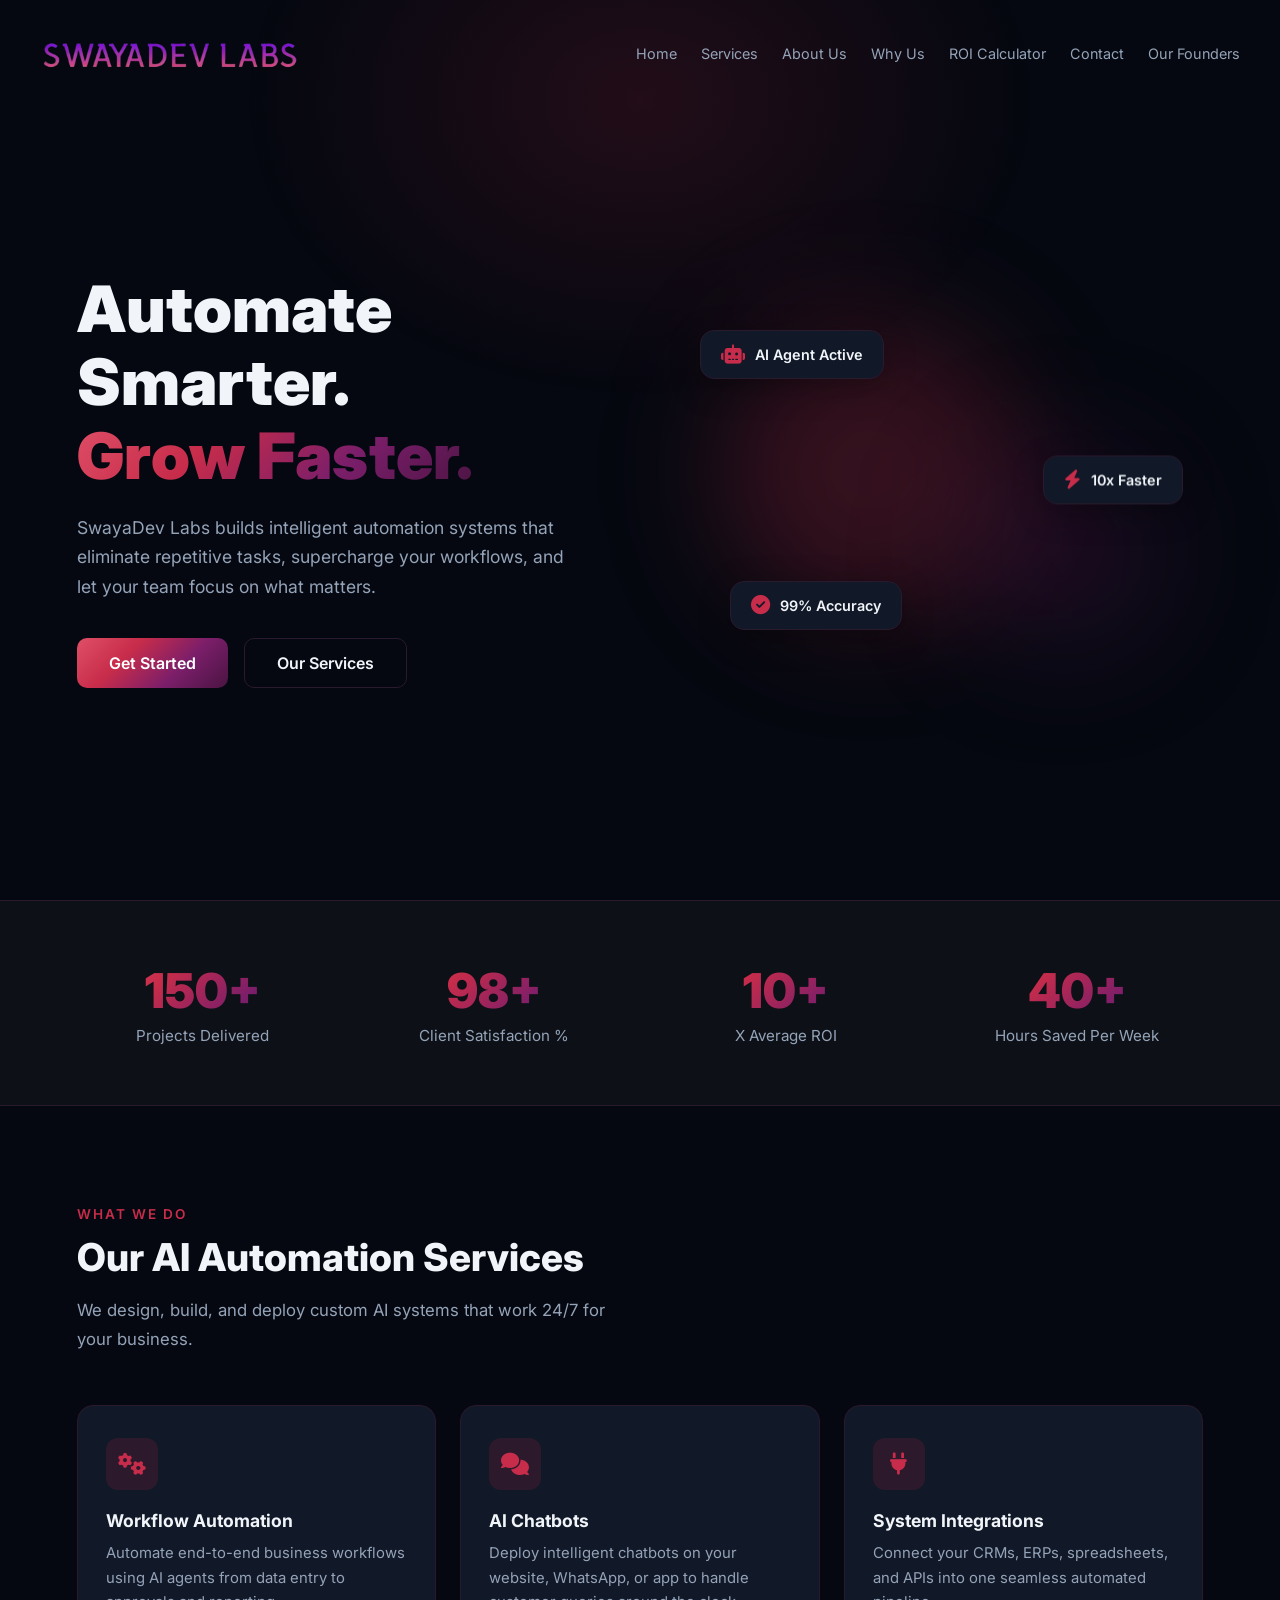
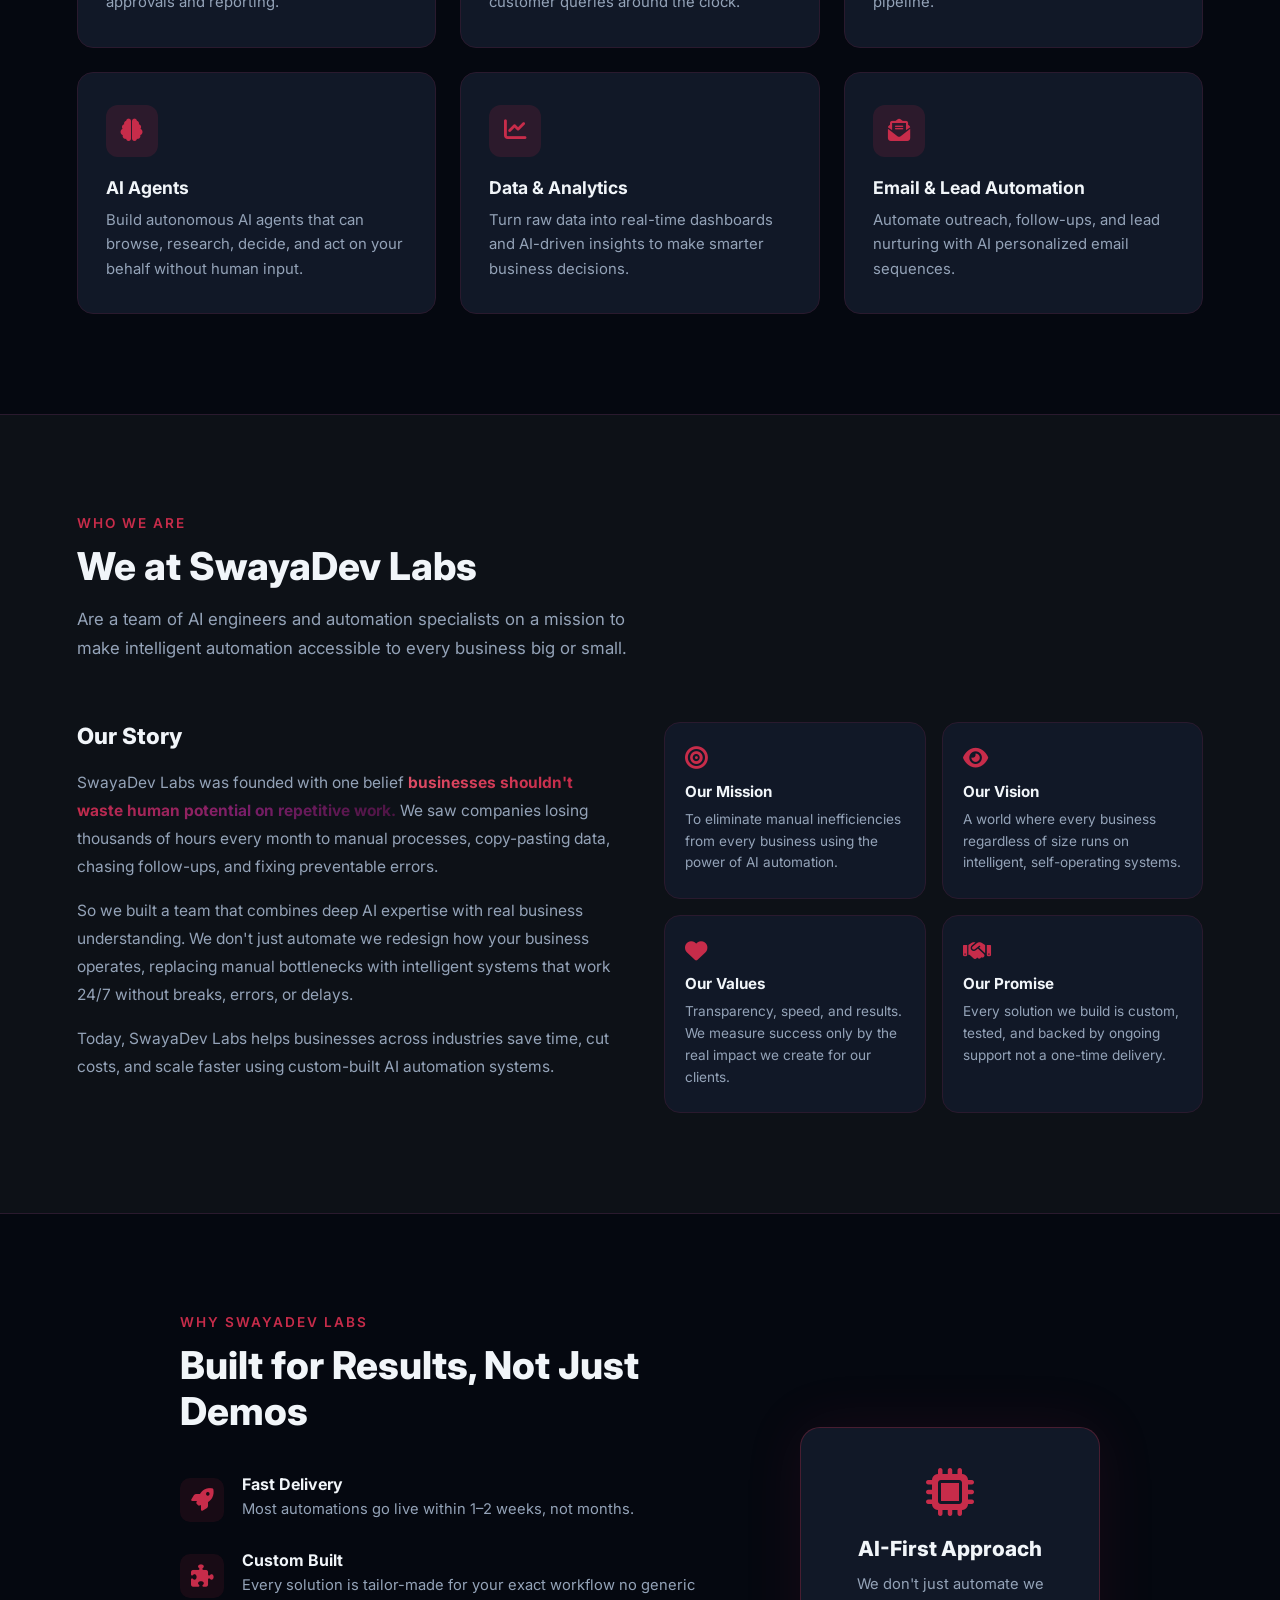
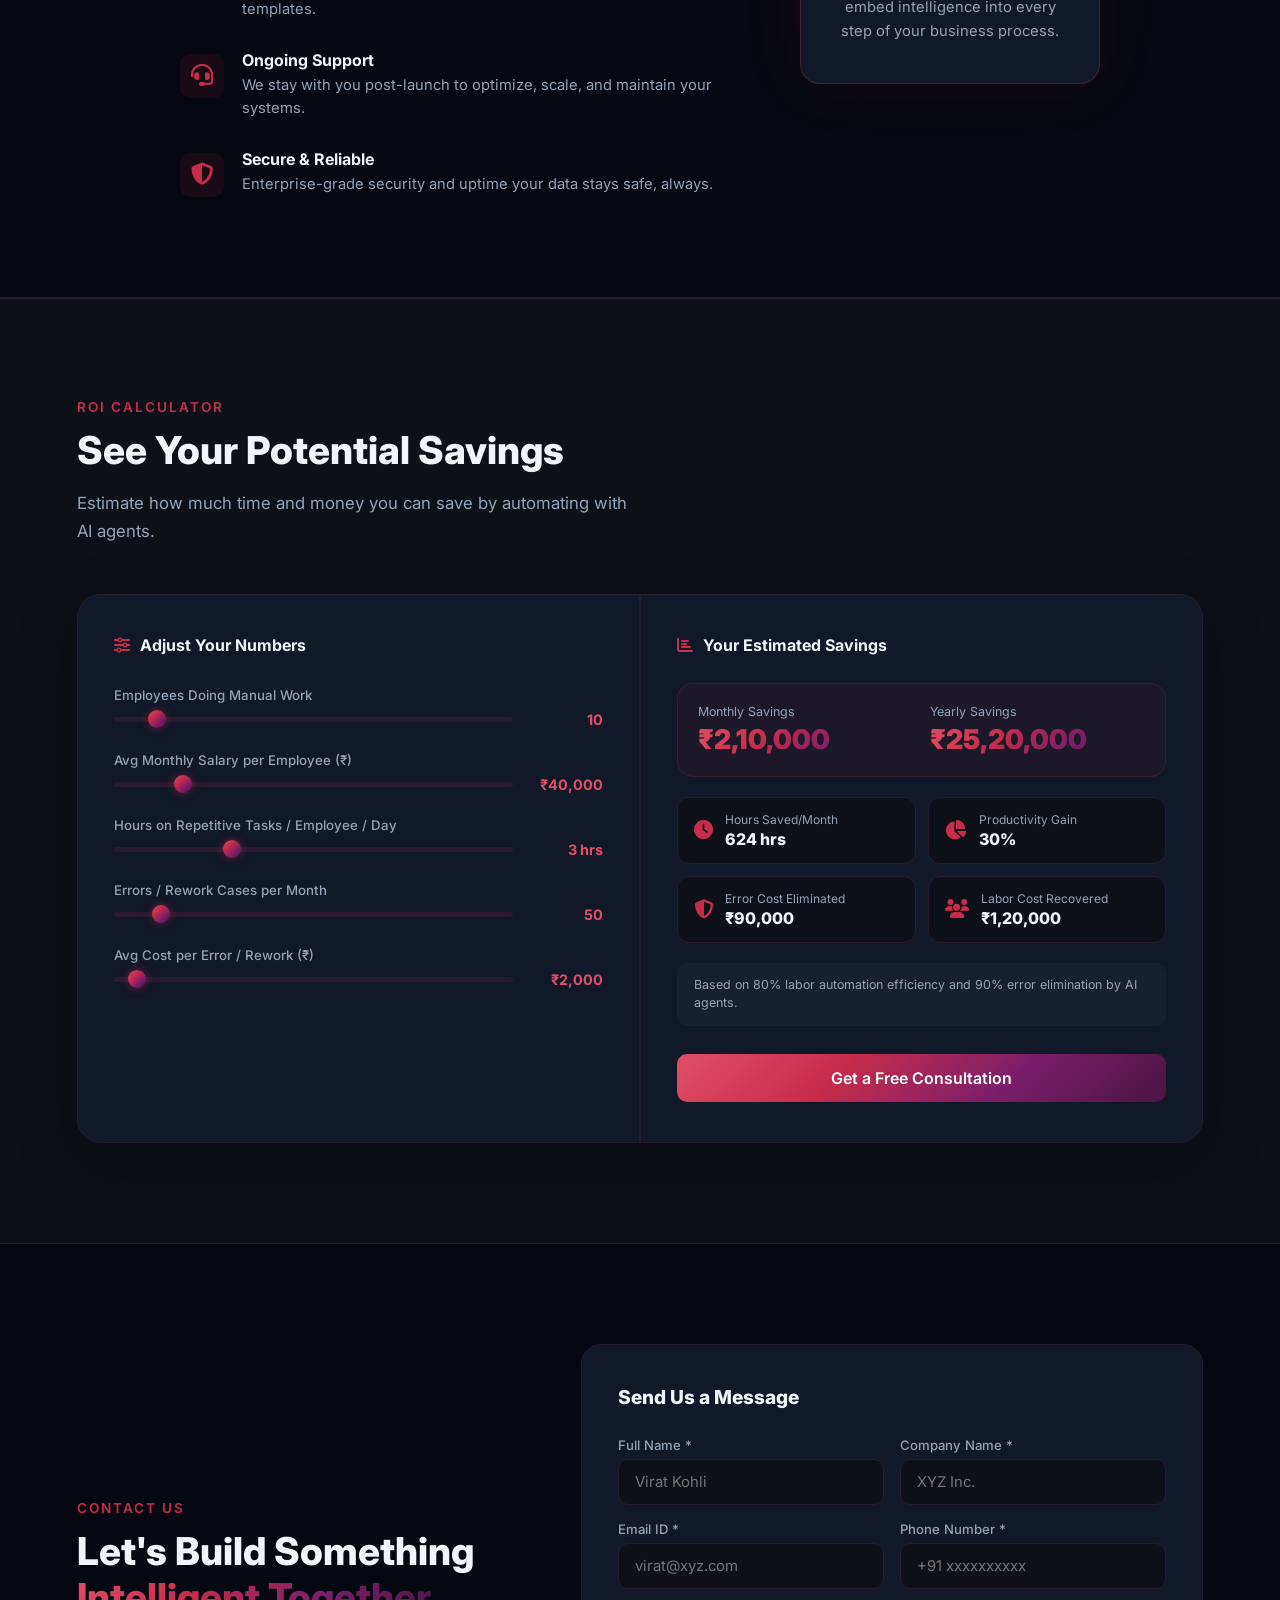
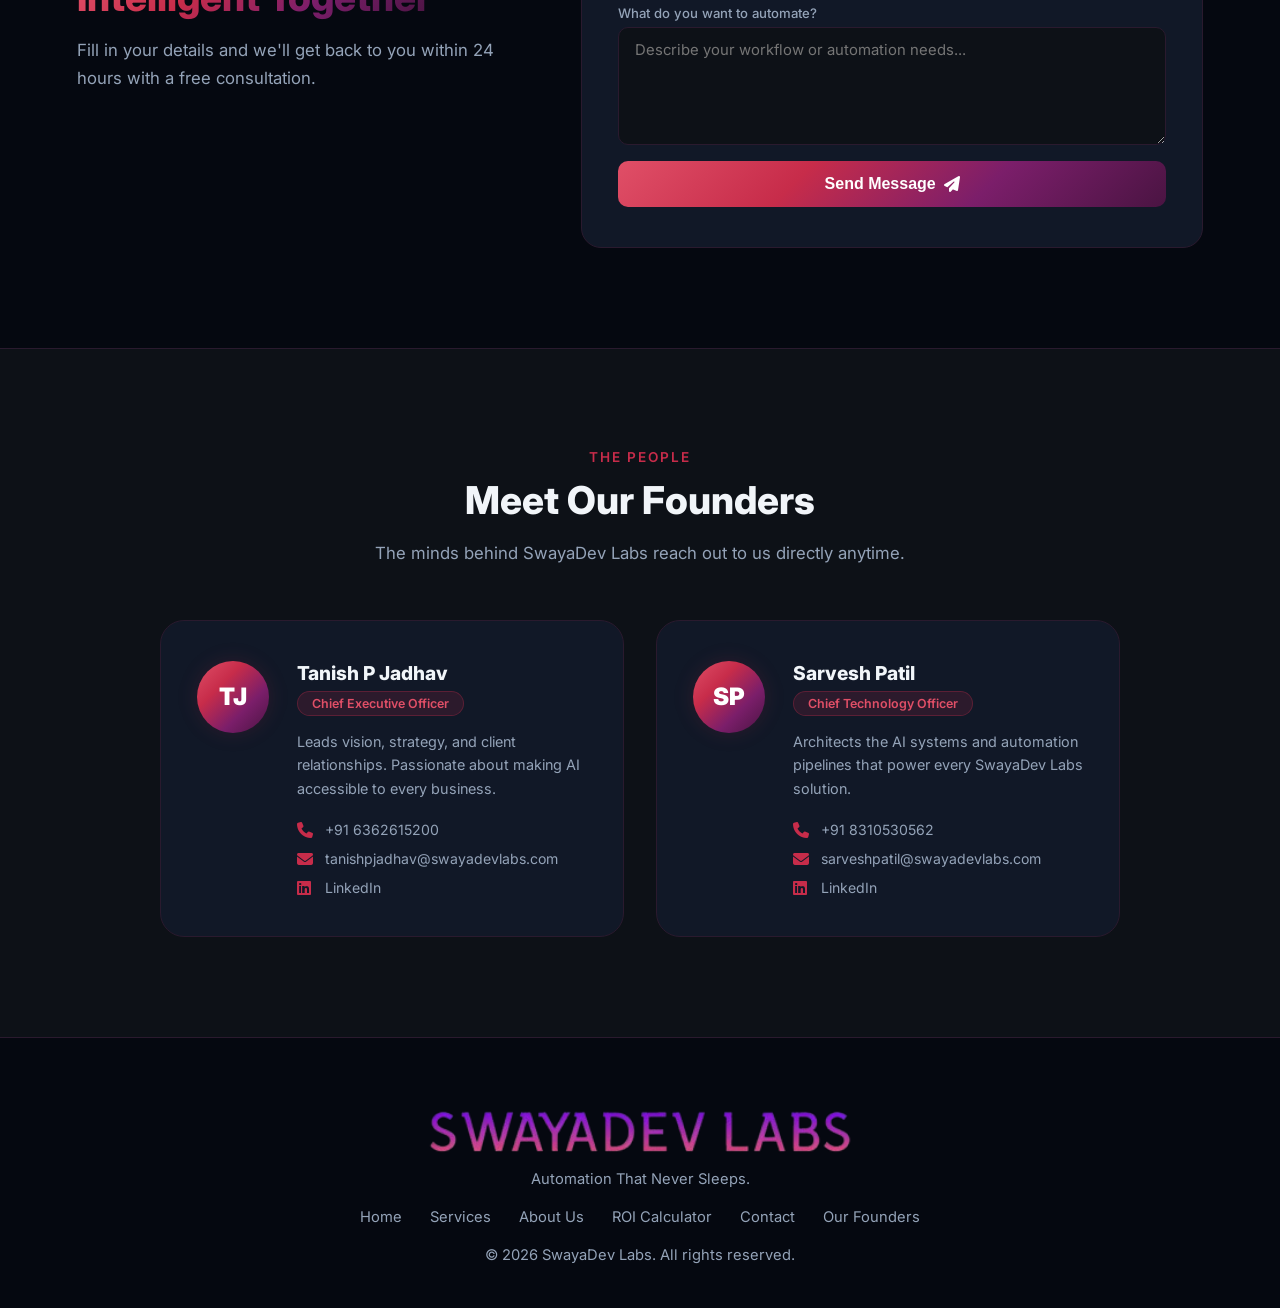
==== index.html @ 707bb058 "Update index.html" ====
<!DOCTYPE html>
<html lang="en">
<head>
  <meta charset="UTF-8" />
  <meta name="viewport" content="width=device-width, initial-scale=1.0"/>
  <title>SwayaDev Labs</title>
  <meta name="description" content="SwayaDev Labs builds custom AI automation systems that work 24/7 for your business. From workflow automation to AI agents we help businesses scale smarter." />
  <link rel="stylesheet" href="style.css" />
  <link href="https://fonts.googleapis.com/css2?family=Inter:wght@300;400;600;700;900&display=swap" rel="stylesheet"/>
  <link rel="icon" type="image/png" href="TheLogo.png" />
  <link rel="stylesheet" href="https://cdnjs.cloudflare.com/ajax/libs/font-awesome/6.5.0/css/all.min.css"/>
</head>
<body>

  <!-- NAVBAR -->
  <nav class="navbar" id="navbar">
    <div class="nav-container">
      <div class="logo">
        <img src="logo.png" alt="SwayaDev Labs" class="logo-img" />
      </div>
      <ul class="nav-links" id="navLinks">
        <li><a href="#home">Home</a></li>
        <li><a href="#services">Services</a></li>
        <li><a href="#about">About Us</a></li>
        <li><a href="#why-us">Why Us</a></li>
        <li><a href="#roi">ROI Calculator</a></li>
        <li><a href="#contact">Contact</a></li>
        <li><a href="#founders">Our Founders</a></li>
      </ul>
      <div class="hamburger" id="hamburger">
        <span></span><span></span><span></span>
      </div>
    </div>
  </nav>

  <!-- HERO -->
  <section class="hero" id="home">
    <div class="hero-bg-glow"></div>
    <div class="hero-content">
      <h1>Automate Smarter.<br/><span>Grow Faster.</span></h1>
      <p>SwayaDev Labs builds intelligent automation systems that eliminate repetitive tasks, supercharge your workflows, and let your team focus on what matters.</p>
      <div class="hero-btns">
        <a href="#contact" class="btn-primary">Get Started</a>
        <a href="#services" class="btn-outline">Our Services</a>
      </div>
    </div>
    <div class="hero-visual">
      <div class="orb orb1"></div>
      <div class="orb orb2"></div>
      <div class="card-float card1"><i class="fas fa-robot"></i><span>AI Agent Active</span></div>
      <div class="card-float card2"><i class="fas fa-bolt"></i><span>10x Faster</span></div>
      <div class="card-float card3"><i class="fas fa-check-circle"></i><span>99% Accuracy</span></div>
    </div>
  </section>

  <!-- STATS -->
  <section class="stats">
    <div class="stats-container">
      <div class="stat-item">
        <h2 class="counter" data-target="150">0</h2>
        <p>Projects Delivered</p>
      </div>
      <div class="stat-item">
        <h2 class="counter" data-target="98">0</h2>
        <p>Client Satisfaction %</p>
      </div>
      <div class="stat-item">
        <h2 class="counter" data-target="10">0</h2>
        <p>X Average ROI</p>
      </div>
      <div class="stat-item">
        <h2 class="counter" data-target="40">0</h2>
        <p>Hours Saved Per Week</p>
      </div>
    </div>
  </section>

  <!-- SERVICES -->
  <section class="services" id="services">
    <div class="section-label">What We Do</div>
    <h2 class="section-title">Our AI Automation Services</h2>
    <p class="section-sub">We design, build, and deploy custom AI systems that work 24/7 for your business.</p>
    <div class="services-grid">
      <div class="service-card">
        <div class="service-icon"><i class="fas fa-cogs"></i></div>
        <h3>Workflow Automation</h3>
        <p>Automate end-to-end business workflows using AI agents from data entry to approvals and reporting.</p>
      </div>
      <div class="service-card">
        <div class="service-icon"><i class="fas fa-comments"></i></div>
        <h3>AI Chatbots</h3>
        <p>Deploy intelligent chatbots on your website, WhatsApp, or app to handle customer queries around the clock.</p>
      </div>
      <div class="service-card">
        <div class="service-icon"><i class="fas fa-plug"></i></div>
        <h3>System Integrations</h3>
        <p>Connect your CRMs, ERPs, spreadsheets, and APIs into one seamless automated pipeline.</p>
      </div>
      <div class="service-card">
        <div class="service-icon"><i class="fas fa-brain"></i></div>
        <h3>AI Agents</h3>
        <p>Build autonomous AI agents that can browse, research, decide, and act on your behalf without human input.</p>
      </div>
      <div class="service-card">
        <div class="service-icon"><i class="fas fa-chart-line"></i></div>
        <h3>Data & Analytics</h3>
        <p>Turn raw data into real-time dashboards and AI-driven insights to make smarter business decisions.</p>
      </div>
      <div class="service-card">
        <div class="service-icon"><i class="fas fa-envelope-open-text"></i></div>
        <h3>Email & Lead Automation</h3>
        <p>Automate outreach, follow-ups, and lead nurturing with AI personalized email sequences.</p>
      </div>
    </div>
  </section>

  <!-- ABOUT US -->
  <section class="about" id="about">
    <div class="about-top">
      <div class="section-label">Who We Are</div>
      <h2 class="section-title">We at SwayaDev Labs</h2>
      <p class="section-sub">Are a team of AI engineers and automation specialists on a mission to make intelligent automation accessible to every business big or small.</p>
    </div>
    <div class="about-grid">
      <div class="about-story">
        <h3>Our Story</h3>
        <p>SwayaDev Labs was founded with one belief <span class="highlight-text">businesses shouldn't waste human potential on repetitive work.</span> We saw companies losing thousands of hours every month to manual processes, copy-pasting data, chasing follow-ups, and fixing preventable errors.</p>
        <p>So we built a team that combines deep AI expertise with real business understanding. We don't just automate we redesign how your business operates, replacing manual bottlenecks with intelligent systems that work 24/7 without breaks, errors, or delays.</p>
        <p>Today, SwayaDev Labs helps businesses across industries save time, cut costs, and scale faster using custom-built AI automation systems.</p>
      </div>
      <div class="about-values">
        <div class="value-card">
          <i class="fas fa-bullseye"></i>
          <h4>Our Mission</h4>
          <p>To eliminate manual inefficiencies from every business using the power of AI automation.</p>
        </div>
        <div class="value-card">
          <i class="fas fa-eye"></i>
          <h4>Our Vision</h4>
          <p>A world where every business regardless of size runs on intelligent, self-operating systems.</p>
        </div>
        <div class="value-card">
          <i class="fas fa-heart"></i>
          <h4>Our Values</h4>
          <p>Transparency, speed, and results. We measure success only by the real impact we create for our clients.</p>
        </div>
        <div class="value-card">
          <i class="fas fa-handshake"></i>
          <h4>Our Promise</h4>
          <p>Every solution we build is custom, tested, and backed by ongoing support not a one-time delivery.</p>
        </div>
      </div>
    </div>
  </section>

  <!-- WHY US -->
  <section class="why-us" id="why-us">
    <div class="why-content">
      <div class="section-label">Why SwayaDev Labs</div>
      <h2 class="section-title">Built for Results, Not Just Demos</h2>
      <div class="why-list">
        <div class="why-item">
          <i class="fas fa-rocket"></i>
          <div>
            <h4>Fast Delivery</h4>
            <p>Most automations go live within 1–2 weeks, not months.</p>
          </div>
        </div>
        <div class="why-item">
          <i class="fas fa-puzzle-piece"></i>
          <div>
            <h4>Custom Built</h4>
            <p>Every solution is tailor-made for your exact workflow no generic templates.</p>
          </div>
        </div>
        <div class="why-item">
          <i class="fas fa-headset"></i>
          <div>
            <h4>Ongoing Support</h4>
            <p>We stay with you post-launch to optimize, scale, and maintain your systems.</p>
          </div>
        </div>
        <div class="why-item">
          <i class="fas fa-shield-alt"></i>
          <div>
            <h4>Secure & Reliable</h4>
            <p>Enterprise-grade security and uptime your data stays safe, always.</p>
          </div>
        </div>
      </div>
    </div>
    <div class="why-visual">
      <div class="glow-box">
        <i class="fas fa-microchip"></i>
        <h3>AI-First Approach</h3>
        <p>We don't just automate we embed intelligence into every step of your business process.</p>
      </div>
    </div>
  </section>

  <!-- ROI CALCULATOR -->
  <section class="roi" id="roi">
    <div class="section-label">ROI Calculator</div>
    <h2 class="section-title">See Your Potential Savings</h2>
    <p class="section-sub">Estimate how much time and money you can save by automating with AI agents.</p>
    <div class="roi-card">
      <div class="roi-inputs">
        <h3 class="roi-sub-title"><i class="fas fa-sliders-h"></i> Adjust Your Numbers</h3>
        <div class="roi-field">
          <label>Employees Doing Manual Work</label>
          <div class="roi-slider-row">
            <input type="range" min="1" max="100" value="10" id="empCount" oninput="calcROI()"/>
            <span class="roi-val" id="empCountVal">10</span>
          </div>
        </div>
        <div class="roi-field">
          <label>Avg Monthly Salary per Employee (₹)</label>
          <div class="roi-slider-row">
            <input type="range" min="10000" max="200000" step="5000" value="40000" id="salary" oninput="calcROI()"/>
            <span class="roi-val" id="salaryVal">₹40,000</span>
          </div>
        </div>
        <div class="roi-field">
          <label>Hours on Repetitive Tasks / Employee / Day</label>
          <div class="roi-slider-row">
            <input type="range" min="1" max="8" value="3" id="hours" oninput="calcROI()"/>
            <span class="roi-val" id="hoursVal">3 hrs</span>
          </div>
        </div>
        <div class="roi-field">
          <label>Errors / Rework Cases per Month</label>
          <div class="roi-slider-row">
            <input type="range" min="0" max="500" step="10" value="50" id="errors" oninput="calcROI()"/>
            <span class="roi-val" id="errorsVal">50</span>
          </div>
        </div>
        <div class="roi-field">
          <label>Avg Cost per Error / Rework (₹)</label>
          <div class="roi-slider-row">
            <input type="range" min="100" max="50000" step="100" value="2000" id="errorCost" oninput="calcROI()"/>
            <span class="roi-val" id="errorCostVal">₹2,000</span>
          </div>
        </div>
      </div>
      <div class="roi-divider"></div>
      <div class="roi-results">
        <h3 class="roi-sub-title"><i class="fas fa-chart-bar"></i> Your Estimated Savings</h3>
        <div class="roi-result-highlight">
          <div class="roi-result-big">
            <span>Monthly Savings</span>
            <h2 id="monthlySaved">₹0</h2>
          </div>
          <div class="roi-result-big">
            <span>Yearly Savings</span>
            <h2 id="yearlySaved">₹0</h2>
          </div>
        </div>
        <div class="roi-result-grid">
          <div class="roi-result-item">
            <i class="fas fa-clock"></i>
            <div>
              <p>Hours Saved/Month</p>
              <h4 id="hoursSaved">0 hrs</h4>
            </div>
          </div>
          <div class="roi-result-item">
            <i class="fas fa-chart-pie"></i>
            <div>
              <p>Productivity Gain</p>
              <h4 id="productivity">0%</h4>
            </div>
          </div>
          <div class="roi-result-item">
            <i class="fas fa-shield-alt"></i>
            <div>
              <p>Error Cost Eliminated</p>
              <h4 id="errorSaved">₹0</h4>
            </div>
          </div>
          <div class="roi-result-item">
            <i class="fas fa-users"></i>
            <div>
              <p>Labor Cost Recovered</p>
              <h4 id="laborSaved">₹0</h4>
            </div>
          </div>
        </div>
        <div class="roi-note">
          Based on 80% labor automation efficiency and 90% error elimination by AI agents.
        </div>
        <a href="#contact" class="btn-primary" style="width:100%; justify-content:center; margin-top:8px;">
          Get a Free Consultation
        </a>
      </div>
    </div>
  </section>

  <!-- CONTACT -->
  <section class="contact" id="contact">
    <div class="contact-inner">
      <div class="contact-info">
        <div class="section-label">Contact Us</div>
        <h2 class="section-title">Let's Build Something<br/><span>Intelligent Together</span></h2>
        <p class="section-sub">Fill in your details and we'll get back to you within 24 hours with a free consultation.</p>
      </div>
      <div class="contact-form-wrap">
        <h3>Send Us a Message</h3>
        <form class="contact-form" id="contactForm" action="https://api.web3forms.com/submit" method="POST">

          <!-- Web3Forms Config -->
          <input type="hidden" name="access_key" value="97d4f446-0b6a-4288-a774-8020ad5adff2"/>
          <input type="hidden" name="subject" value="New Lead - SwayaDev Labs Website"/>
          <input type="hidden" name="from_name" value="SwayaDev Labs Contact Form"/>
          <input type="hidden" name="redirect" value="false"/>
          <input type="checkbox" name="botcheck" style="display:none"/>

          <div class="form-row">
            <div class="form-group">
              <label>Full Name *</label>
              <input type="text" name="Full Name" placeholder="Virat Kohli" required />
            </div>
            <div class="form-group">
              <label>Company Name *</label>
              <input type="text" name="Company Name" placeholder="XYZ Inc." required />
            </div>
          </div>
          <div class="form-row">
            <div class="form-group">
              <label>Email ID *</label>
              <input type="email" name="Email" placeholder="virat@xyz.com" required />
            </div>
            <div class="form-group">
              <label>Phone Number *</label>
              <input type="tel" name="Phone" placeholder="+91 xxxxxxxxxx" required />
            </div>
          </div>
          <div class="form-group">
            <label>What do you want to automate?</label>
            <textarea name="Message" placeholder="Describe your workflow or automation needs..." rows="5"></textarea>
          </div>
          <button type="submit" class="btn-primary" style="width:100%; justify-content:center;">
            Send Message <i class="fas fa-paper-plane"></i>
          </button>
        </form>
        <div class="contact-success" id="successMsg">✅ Thanks! We'll reach out within 24 hours.</div>
      </div>
    </div>
  </section>

  <!-- MEET OUR FOUNDERS -->
  <section class="founders" id="founders">
    <div class="section-label">The People</div>
    <h2 class="section-title">Meet Our Founders</h2>
    <p class="section-sub">The minds behind SwayaDev Labs reach out to us directly anytime.</p>
    <div class="founders-grid">

      <div class="founder-card">
        <div class="founder-avatar-wrap">
          <div class="founder-avatar">TJ</div>
          <div class="founder-glow"></div>
        </div>
        <div class="founder-info">
          <h3>Tanish P Jadhav</h3>
          <span class="founder-role">Chief Executive Officer</span>
          <p>Leads vision, strategy, and client relationships. Passionate about making AI accessible to every business.</p>
          <div class="founder-contacts">
            <a href="tel:+916362615200">
              <i class="fas fa-phone"></i> +91 6362615200
            </a>
            <a href="mailto:tanishpjadhav@swayadevlabs.com">
              <i class="fas fa-envelope"></i> tanishpjadhav@swayadevlabs.com
            </a>
            <a href="https://www.linkedin.com/in/tanish-p-jadhav/" target="_blank">
              <i class="fab fa-linkedin"></i> LinkedIn
            </a>
          </div>
        </div>
      </div>

      <div class="founder-card">
        <div class="founder-avatar-wrap">
          <div class="founder-avatar">SP</div>
          <div class="founder-glow"></div>
        </div>
        <div class="founder-info">
          <h3>Sarvesh Patil</h3>
          <span class="founder-role">Chief Technology Officer</span>
          <p>Architects the AI systems and automation pipelines that power every SwayaDev Labs solution.</p>
          <div class="founder-contacts">
            <a href="tel:+918310530562">
              <i class="fas fa-phone"></i> +91 8310530562
            </a>
            <a href="mailto:sarveshpatil@swayadevlabs.com">
              <i class="fas fa-envelope"></i> sarveshpatil@swayadevlabs.com
            </a>
            <a href="https://www.linkedin.com/in/sarvesh-patil-13b0a2276/" target="_blank">
              <i class="fab fa-linkedin"></i> LinkedIn
            </a>
          </div>
        </div>
      </div>

    </div>
  </section>

  <!-- FOOTER -->
  <footer class="footer">
    <div class="footer-inner">
      <img src="logo.png" alt="SwayaDev Labs" class="footer-logo-img"/>
      <p>Automation That Never Sleeps.</p>
      <div class="footer-links">
        <a href="#home">Home</a>
        <a href="#services">Services</a>
        <a href="#about">About Us</a>
        <a href="#roi">ROI Calculator</a>
        <a href="#contact">Contact</a>
        <a href="#founders">Our Founders</a>
      </div>
      <p class="footer-copy">© 2026 SwayaDev Labs. All rights reserved.</p>
    </div>
  </footer>

  <script src="script.js"></script>
</body>
</html>
---- style.css ----
*, *::before, *::after { margin: 0; padding: 0; box-sizing: border-box; }

:root {
  --bg: #050810;
  --surface: #0d1117;
  --card: #111827;
  --border: #2a1a2e;
  --accent: #C72C4A;
  --accent2: #7B1E6A;
  --text: #f1f5f9;
  --muted: #94a3b8;
  --grad: linear-gradient(135deg, #E04F67, #C72C4A, #7B1E6A, #4A1442);
}

html { scroll-behavior: smooth; }

body {
  font-family: 'Inter', sans-serif;
  background: var(--bg);
  color: var(--text);
  overflow-x: hidden;
  width: 100%;
}

/* NAVBAR */
.navbar {
  position: fixed; top: 0; width: 100%; z-index: 1000;
  padding: 8px 0;
  transition: background 0.3s, box-shadow 0.3s;
}
.navbar.scrolled {
  background: rgba(5,8,16,0.95);
  backdrop-filter: blur(12px);
  box-shadow: 0 1px 0 var(--border);
}
.nav-container {
  width: 100%; padding: 0 40px;
  display: flex; align-items: center; justify-content: space-between;
}
.logo-img {
  height: 90px; width: auto;
  max-width: 260px; object-fit: contain; display: block;
}
.nav-links { list-style: none; display: flex; gap: 24px; }
.nav-links a { text-decoration: none; color: var(--muted); font-size: 0.9rem; transition: color 0.2s; }
.nav-links a:hover { color: var(--text); }
.hamburger { display: none; flex-direction: column; gap: 5px; cursor: pointer; }
.hamburger span { display: block; width: 24px; height: 2px; background: var(--text); border-radius: 2px; }

/* HERO */
.hero {
  min-height: 100vh;
  display: flex; align-items: center; justify-content: space-between;
  width: 100%; padding: 140px 6vw 80px;
  position: relative; gap: 60px;
}
.hero-bg-glow {
  position: fixed; top: -200px; left: 50%; transform: translateX(-50%);
  width: 800px; height: 600px;
  background: radial-gradient(ellipse at center, rgba(199,44,74,0.15) 0%, transparent 70%);
  pointer-events: none; z-index: 0;
}
.hero-content { flex: 1; z-index: 1; }
.badge {
  display: inline-block;
  background: rgba(199,44,74,0.15);
  border: 1px solid rgba(199,44,74,0.3);
  color: #E04F67; padding: 6px 16px;
  border-radius: 50px; font-size: 0.85rem; margin-bottom: 24px;
}
.hero-content h1 {
  font-size: clamp(2.5rem, 5vw, 4rem);
  font-weight: 900; line-height: 1.15; margin-bottom: 20px;
}
.hero-content h1 span { background: var(--grad); -webkit-background-clip: text; -webkit-text-fill-color: transparent; }
.hero-content p { color: var(--muted); font-size: 1.1rem; line-height: 1.7; max-width: 500px; margin-bottom: 36px; }
.hero-btns { display: flex; gap: 16px; flex-wrap: wrap; }

.btn-primary {
  background: var(--grad); color: #fff;
  padding: 14px 32px; border-radius: 10px;
  text-decoration: none; font-weight: 600;
  border: none; cursor: pointer; font-size: 1rem;
  transition: opacity 0.2s, transform 0.2s;
  display: inline-flex; align-items: center; gap: 8px;
}
.btn-primary:hover { opacity: 0.9; transform: translateY(-2px); }
.btn-outline {
  background: transparent; border: 1px solid var(--border);
  color: var(--text); padding: 14px 32px;
  border-radius: 10px; text-decoration: none;
  font-weight: 600; font-size: 1rem;
  transition: border-color 0.2s, transform 0.2s;
}
.btn-outline:hover { border-color: var(--accent); transform: translateY(-2px); }

/* HERO VISUAL */
.hero-visual {
  flex: 1; position: relative;
  height: 420px; display: flex;
  align-items: center; justify-content: center;
}
.orb { position: absolute; border-radius: 50%; filter: blur(60px); animation: float 6s ease-in-out infinite; }
.orb1 { width: 300px; height: 300px; background: rgba(199,44,74,0.25); top: 50px; left: 50px; }
.orb2 { width: 200px; height: 200px; background: rgba(123,30,106,0.2); bottom: 40px; right: 40px; animation-delay: 3s; }
.card-float {
  position: absolute; background: var(--card); border: 1px solid var(--border);
  border-radius: 14px; padding: 14px 20px;
  display: flex; align-items: center; gap: 10px;
  font-size: 0.9rem; font-weight: 600;
  backdrop-filter: blur(10px); box-shadow: 0 8px 32px rgba(0,0,0,0.3);
  animation: floatCard 4s ease-in-out infinite;
}
.card-float i { color: var(--accent); font-size: 1.2rem; }
.card1 { top: 60px; left: 30px; }
.card2 { top: 50%; right: 20px; transform: translateY(-50%); animation-delay: 1.5s; }
.card3 { bottom: 60px; left: 60px; animation-delay: 3s; }
@keyframes float { 0%,100%{ transform:translateY(0) } 50%{ transform:translateY(-20px) } }
@keyframes floatCard { 0%,100%{ transform:translateY(0) } 50%{ transform:translateY(-10px) } }

/* STATS */
.stats {
  background: var(--surface);
  border-top: 1px solid var(--border); border-bottom: 1px solid var(--border);
  padding: 60px 6vw; width: 100%;
}
.stats-container { width: 100%; display: grid; grid-template-columns: repeat(4,1fr); gap: 40px; text-align: center; }
.stat-item h2 { font-size: 3rem; font-weight: 900; background: var(--grad); -webkit-background-clip: text; -webkit-text-fill-color: transparent; }
.stat-item p { color: var(--muted); font-size: 0.95rem; margin-top: 6px; }

/* SECTION COMMON */
.section-label { color: var(--accent); font-size: 0.85rem; font-weight: 600; text-transform: uppercase; letter-spacing: 2px; margin-bottom: 12px; }
.section-title { font-size: clamp(1.8rem, 3vw, 2.6rem); font-weight: 800; margin-bottom: 16px; }
.section-sub { color: var(--muted); font-size: 1.05rem; max-width: 560px; line-height: 1.7; }

/* SERVICES */
.services { width: 100%; padding: 100px 6vw; }
.services-grid { display: grid; grid-template-columns: repeat(3,1fr); gap: 24px; margin-top: 52px; }
.service-card {
  background: var(--card); border: 1px solid var(--border);
  border-radius: 16px; padding: 32px 28px;
  transition: border-color 0.3s, transform 0.3s, box-shadow 0.3s;
}
.service-card:hover { border-color: var(--accent); transform: translateY(-6px); box-shadow: 0 12px 40px rgba(199,44,74,0.15); }
.service-icon {
  width: 52px; height: 52px; background: rgba(199,44,74,0.15);
  border-radius: 12px; display: flex; align-items: center; justify-content: center; margin-bottom: 20px;
}
.service-icon i { font-size: 1.4rem; color: var(--accent); }
.service-card h3 { font-size: 1.1rem; font-weight: 700; margin-bottom: 10px; }
.service-card p { color: var(--muted); font-size: 0.93rem; line-height: 1.65; }

/* ABOUT US */
.about { width: 100%; padding: 100px 6vw; background: var(--surface); border-top: 1px solid var(--border); }
.about-top { margin-bottom: 60px; }
.about-grid { display: grid; grid-template-columns: 1fr 1fr; gap: 48px; align-items: start; }
.about-story h3 { font-size: 1.4rem; font-weight: 800; margin-bottom: 20px; }
.about-story p { color: var(--muted); font-size: 0.97rem; line-height: 1.8; margin-bottom: 16px; }
.highlight-text { background: var(--grad); -webkit-background-clip: text; -webkit-text-fill-color: transparent; font-weight: 700; }
.about-values { display: grid; grid-template-columns: 1fr 1fr; gap: 16px; }
.value-card {
  background: var(--card); border: 1px solid var(--border);
  border-radius: 16px; padding: 24px 20px;
  transition: border-color 0.3s, transform 0.3s;
}
.value-card:hover { border-color: var(--accent); transform: translateY(-4px); }
.value-card i { font-size: 1.4rem; color: var(--accent); margin-bottom: 12px; display: block; }
.value-card h4 { font-size: 0.95rem; font-weight: 700; margin-bottom: 8px; }
.value-card p { font-size: 0.85rem; color: var(--muted); line-height: 1.6; }

/* WHY US */
.why-us {
  background: var(--bg);
  border-top: 1px solid var(--border); border-bottom: 1px solid var(--border);
  padding: 100px 6vw; display: flex; justify-content: center; gap: 80px; flex-wrap: wrap; width: 100%;
}
.why-content { max-width: 540px; }
.why-list { margin-top: 40px; display: flex; flex-direction: column; gap: 28px; }
.why-item { display: flex; gap: 18px; align-items: flex-start; }
.why-item i {
  font-size: 1.4rem; color: var(--accent); margin-top: 4px; flex-shrink: 0;
  width: 44px; height: 44px; background: rgba(199,44,74,0.1);
  border-radius: 10px; display: flex; align-items: center; justify-content: center;
}
.why-item h4 { font-size: 1rem; font-weight: 700; margin-bottom: 4px; }
.why-item p { color: var(--muted); font-size: 0.92rem; line-height: 1.6; }
.why-visual { display: flex; align-items: center; }
.glow-box {
  background: var(--card); border: 1px solid rgba(199,44,74,0.3);
  border-radius: 20px; padding: 40px; text-align: center; max-width: 300px;
  box-shadow: 0 0 60px rgba(199,44,74,0.1);
}
.glow-box i { font-size: 3rem; color: var(--accent); margin-bottom: 20px; }
.glow-box h3 { font-size: 1.3rem; font-weight: 800; margin-bottom: 12px; }
.glow-box p { color: var(--muted); font-size: 0.92rem; line-height: 1.6; }

/* ROI CALCULATOR */
.roi {
  width: 100%; padding: 100px 6vw;
  background: var(--surface); border-top: 1px solid var(--border);
}
.roi .section-sub { margin-bottom: 48px; }
.roi-card {
  display: grid; grid-template-columns: 1fr 2px 1fr;
  background: var(--card); border: 1px solid var(--border);
  border-radius: 24px; overflow: hidden;
  box-shadow: 0 20px 60px rgba(0,0,0,0.3);
}
.roi-inputs { padding: 40px 36px; display: flex; flex-direction: column; gap: 24px; }
.roi-divider { background: var(--border); width: 2px; }
.roi-results { padding: 40px 36px; display: flex; flex-direction: column; gap: 20px; }
.roi-sub-title { font-size: 1rem; font-weight: 700; display: flex; align-items: center; gap: 10px; margin-bottom: 8px; }
.roi-sub-title i { color: var(--accent); }
.roi-field label { display: block; font-size: 0.83rem; color: var(--muted); margin-bottom: 8px; font-weight: 500; }
.roi-slider-row { display: flex; align-items: center; gap: 14px; }
.roi-slider-row input[type="range"] {
  flex: 1; -webkit-appearance: none; appearance: none;
  height: 5px; border-radius: 4px; background: var(--border); outline: none; cursor: pointer;
}
.roi-slider-row input[type="range"]::-webkit-slider-thumb {
  -webkit-appearance: none; width: 18px; height: 18px; border-radius: 50%;
  background: var(--grad); cursor: pointer; border: none; box-shadow: 0 0 8px rgba(199,44,74,0.5);
}
.roi-val { min-width: 76px; text-align: right; font-weight: 700; font-size: 0.9rem; color: #E04F67; }
.roi-result-highlight {
  display: grid; grid-template-columns: 1fr 1fr; gap: 16px;
  background: rgba(199,44,74,0.06); border: 1px solid rgba(199,44,74,0.2);
  border-radius: 16px; padding: 20px;
}
.roi-result-big span { font-size: 0.78rem; color: var(--muted); display: block; margin-bottom: 4px; }
.roi-result-big h2 { font-size: 1.7rem; font-weight: 900; background: var(--grad); -webkit-background-clip: text; -webkit-text-fill-color: transparent; }
.roi-result-grid { display: grid; grid-template-columns: 1fr 1fr; gap: 12px; }
.roi-result-item {
  display: flex; align-items: center; gap: 12px;
  background: var(--surface); border: 1px solid var(--border);
  border-radius: 12px; padding: 14px 16px;
}
.roi-result-item i { color: var(--accent); font-size: 1.2rem; flex-shrink: 0; }
.roi-result-item p { font-size: 0.75rem; color: var(--muted); margin-bottom: 2px; }
.roi-result-item h4 { font-size: 1rem; font-weight: 800; color: var(--text); }
.roi-note {
  font-size: 0.78rem; color: var(--muted);
  background: rgba(255,255,255,0.03); border: 1px solid var(--border);
  border-radius: 10px; padding: 12px 16px; line-height: 1.5;
}

/* CONTACT */
.contact {
  width: 100%; padding: 100px 6vw;
  background: var(--bg); border-top: 1px solid var(--border);
}
.contact-inner {
  display: grid; grid-template-columns: 1fr 1.4fr;
  gap: 60px; align-items: center;
}
.contact-info .section-title span { background: var(--grad); -webkit-background-clip: text; -webkit-text-fill-color: transparent; }
.contact-info .section-sub { margin-bottom: 0; }
.contact-form-wrap {
  background: var(--card); border: 1px solid var(--border);
  border-radius: 20px; padding: 40px 36px;
}
.contact-form-wrap h3 { font-size: 1.2rem; font-weight: 800; margin-bottom: 28px; }
.contact-form { display: flex; flex-direction: column; gap: 16px; }
.form-row { display: grid; grid-template-columns: 1fr 1fr; gap: 16px; }
.form-group { display: flex; flex-direction: column; gap: 6px; }
.form-group label { font-size: 0.82rem; color: var(--muted); font-weight: 500; }
.contact-form input,
.contact-form textarea {
  background: var(--surface); border: 1px solid var(--border);
  color: var(--text); padding: 13px 16px;
  border-radius: 10px; font-size: 0.93rem;
  font-family: 'Inter', sans-serif;
  transition: border-color 0.2s; width: 100%;
}
.contact-form input:focus,
.contact-form textarea:focus { outline: none; border-color: var(--accent); }
.contact-form textarea { resize: vertical; }
.contact-success {
  display: none; margin-top: 16px;
  color: #4ade80; font-weight: 600;
  font-size: 0.95rem; text-align: center;
}

/* MEET OUR FOUNDERS */
.founders {
  width: 100%; padding: 100px 6vw;
  background: var(--surface); border-top: 1px solid var(--border);
  text-align: center;
}
.founders .section-sub { margin: 0 auto 52px; }
.founders-grid {
  display: grid; grid-template-columns: 1fr 1fr;
  gap: 32px; max-width: 960px; margin: 0 auto; text-align: left;
}
.founder-card {
  background: var(--card); border: 1px solid var(--border);
  border-radius: 24px; padding: 40px 36px;
  display: flex; gap: 28px; align-items: flex-start;
  transition: border-color 0.3s, transform 0.3s, box-shadow 0.3s;
}
.founder-card:hover {
  border-color: var(--accent);
  transform: translateY(-8px);
  box-shadow: 0 16px 50px rgba(199,44,74,0.18);
}
.founder-avatar-wrap { position: relative; flex-shrink: 0; }
.founder-avatar {
  width: 72px; height: 72px; background: var(--grad);
  border-radius: 50%; display: flex; align-items: center; justify-content: center;
  font-size: 1.5rem; font-weight: 900; color: #fff;
  position: relative; z-index: 1;
}
.founder-glow {
  position: absolute; top: 50%; left: 50%;
  transform: translate(-50%, -50%);
  width: 90px; height: 90px; border-radius: 50%;
  background: radial-gradient(circle, rgba(199,44,74,0.35), transparent 70%);
  filter: blur(8px);
}
.founder-info h3 { font-size: 1.2rem; font-weight: 800; margin-bottom: 6px; }
.founder-role {
  display: inline-block; background: rgba(199,44,74,0.15);
  border: 1px solid rgba(199,44,74,0.3); color: #E04F67;
  padding: 4px 14px; border-radius: 50px;
  font-size: 0.78rem; font-weight: 600; margin-bottom: 14px;
}
.founder-info > p { color: var(--muted); font-size: 0.9rem; line-height: 1.65; margin-bottom: 20px; }
.founder-contacts { display: flex; flex-direction: column; gap: 12px; }
.founder-contacts a {
  display: flex; align-items: center; gap: 10px;
  color: var(--muted); text-decoration: none;
  font-size: 0.88rem; transition: color 0.2s;
}
.founder-contacts a:hover { color: var(--accent); }
.founder-contacts a i { color: var(--accent); font-size: 1rem; width: 18px; flex-shrink: 0; }

/* FOOTER */
.footer { padding: 60px 6vw 36px; border-top: 1px solid var(--border); width: 100%; }
.footer-inner { width: 100%; text-align: center; }
.footer-logo-img { height: 60px; width: auto; object-fit: contain; margin: 0 auto 12px; display: block; }
.footer-inner p { color: var(--muted); font-size: 0.92rem; margin: 8px 0; }
.footer-links { display: flex; gap: 28px; justify-content: center; margin: 20px 0; flex-wrap: wrap; }
.footer-links a { color: var(--muted); text-decoration: none; font-size: 0.92rem; transition: color 0.2s; }
.footer-links a:hover { color: var(--text); }
.footer-copy { font-size: 0.82rem; color: #475569; margin-top: 16px; }

/* RESPONSIVE */
@media (max-width: 1024px) {
  .roi-card { grid-template-columns: 1fr; }
  .roi-divider { width: 100%; height: 2px; }
}
@media (max-width: 900px) {
  .hero { flex-direction: column; text-align: center; padding-top: 160px; }
  .hero-content p { max-width: 100%; }
  .hero-btns { justify-content: center; }
  .hero-visual { display: none; }
  .services-grid { grid-template-columns: repeat(2,1fr); }
  .stats-container { grid-template-columns: repeat(2,1fr); }
  .about-grid { grid-template-columns: 1fr; }
  .why-us { flex-direction: column; align-items: center; text-align: center; }
  .why-item { flex-direction: column; align-items: center; text-align: center; }
  .contact-inner { grid-template-columns: 1fr; }
  .form-row { grid-template-columns: 1fr; }
  .founders-grid { grid-template-columns: 1fr; max-width: 500px; }
}
@media (max-width: 580px) {
  .services-grid { grid-template-columns: 1fr; }
  .about-values { grid-template-columns: 1fr; }
  .stats-container { grid-template-columns: repeat(2,1fr); }
  .roi-result-highlight { grid-template-columns: 1fr; }
  .roi-result-grid { grid-template-columns: 1fr; }
  .contact-form-wrap { padding: 28px 20px; }
  .founder-card { flex-direction: column; align-items: center; text-align: center; }
  .founder-contacts a { justify-content: center; }
  .nav-links {
    display: none; flex-direction: column;
    position: absolute; top: 110px; left: 0;
    width: 100%; background: var(--surface);
    padding: 24px; gap: 20px;
    border-bottom: 1px solid var(--border);
  }
  .nav-links.open { display: flex; }
  .hamburger { display: flex; }
}
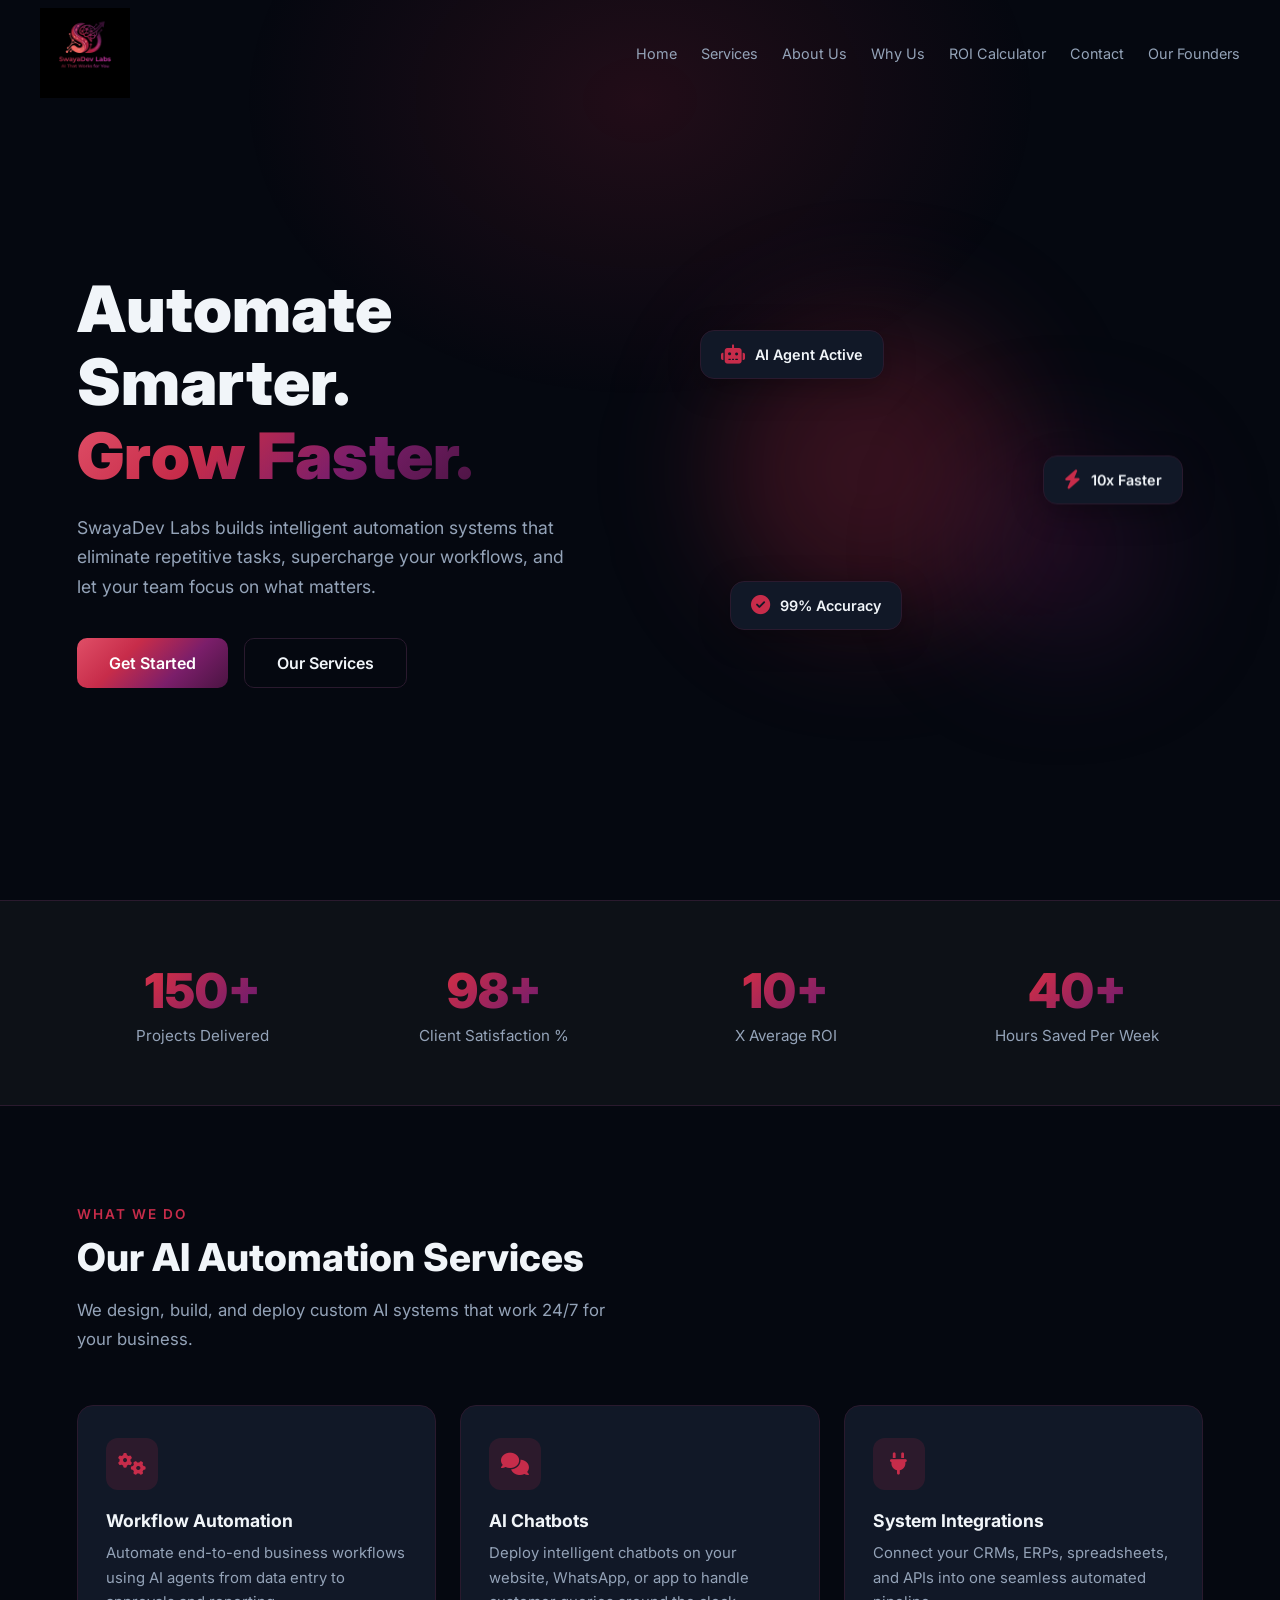
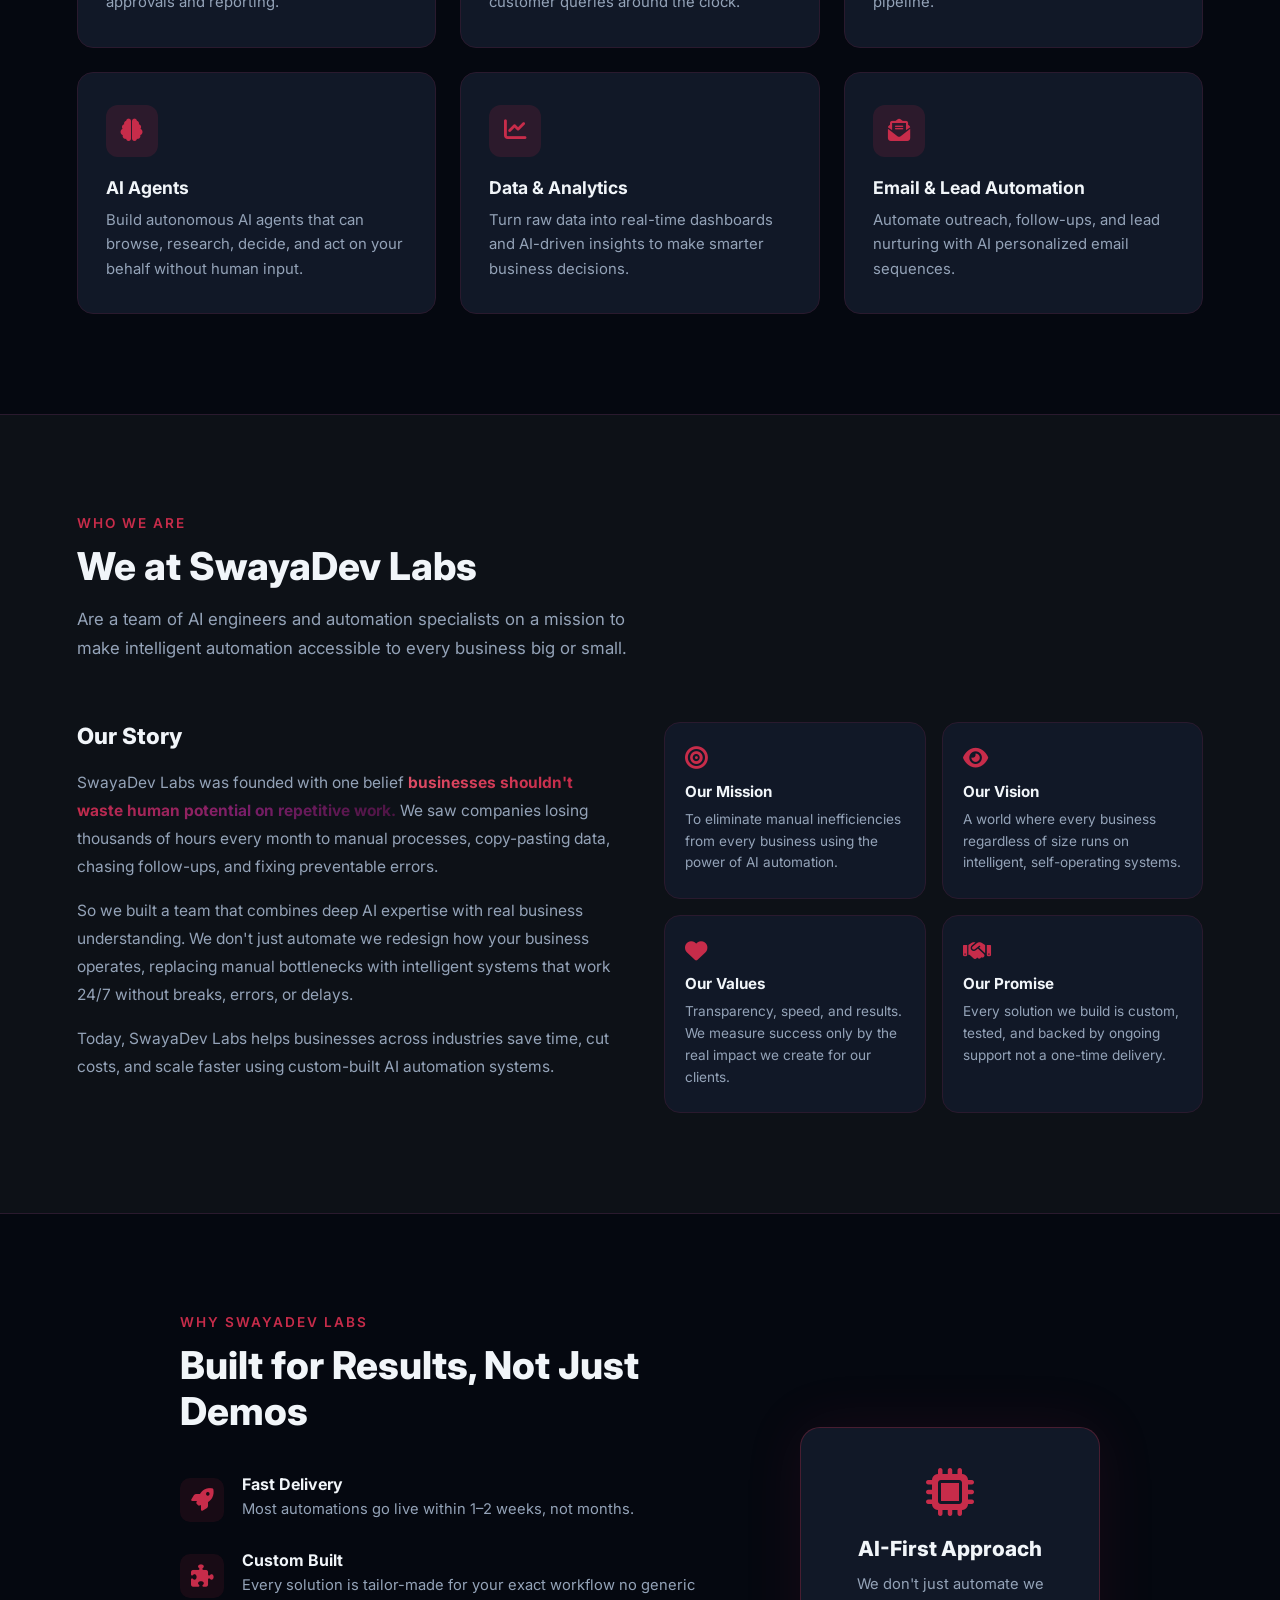
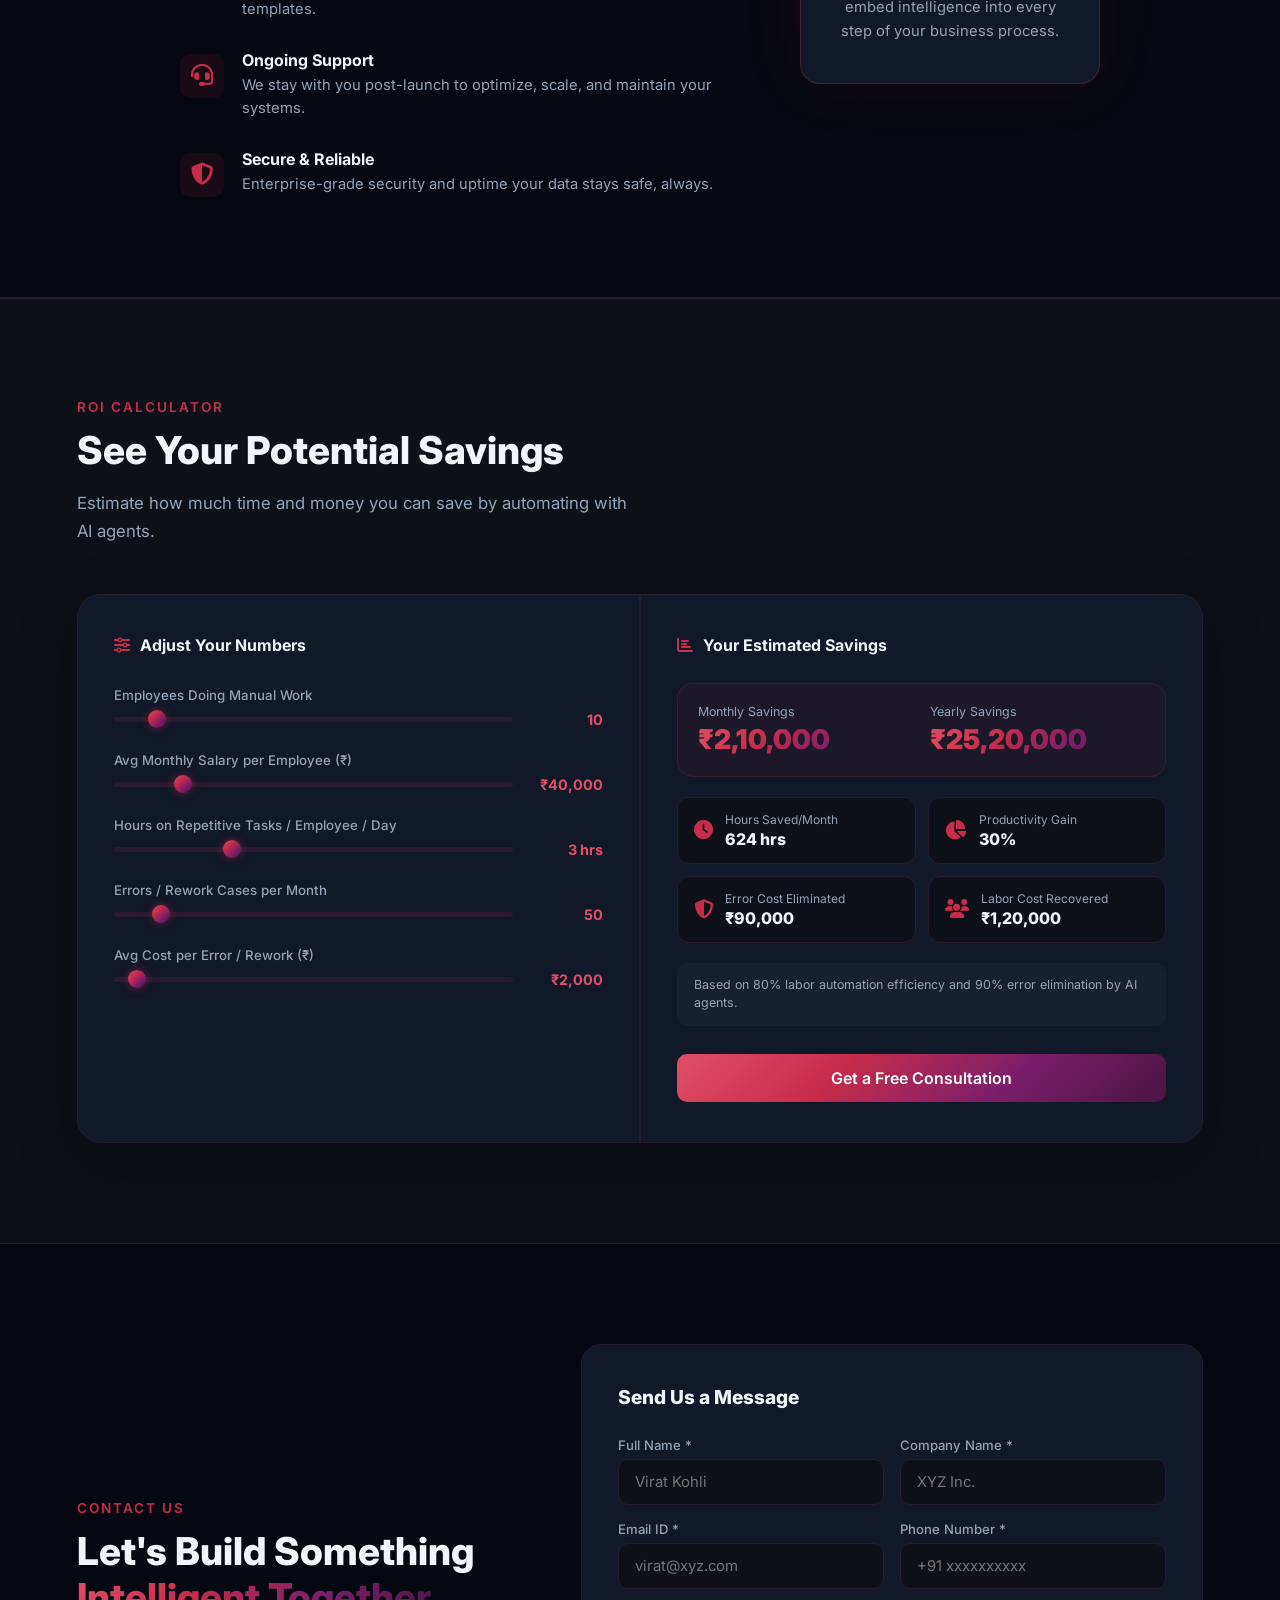
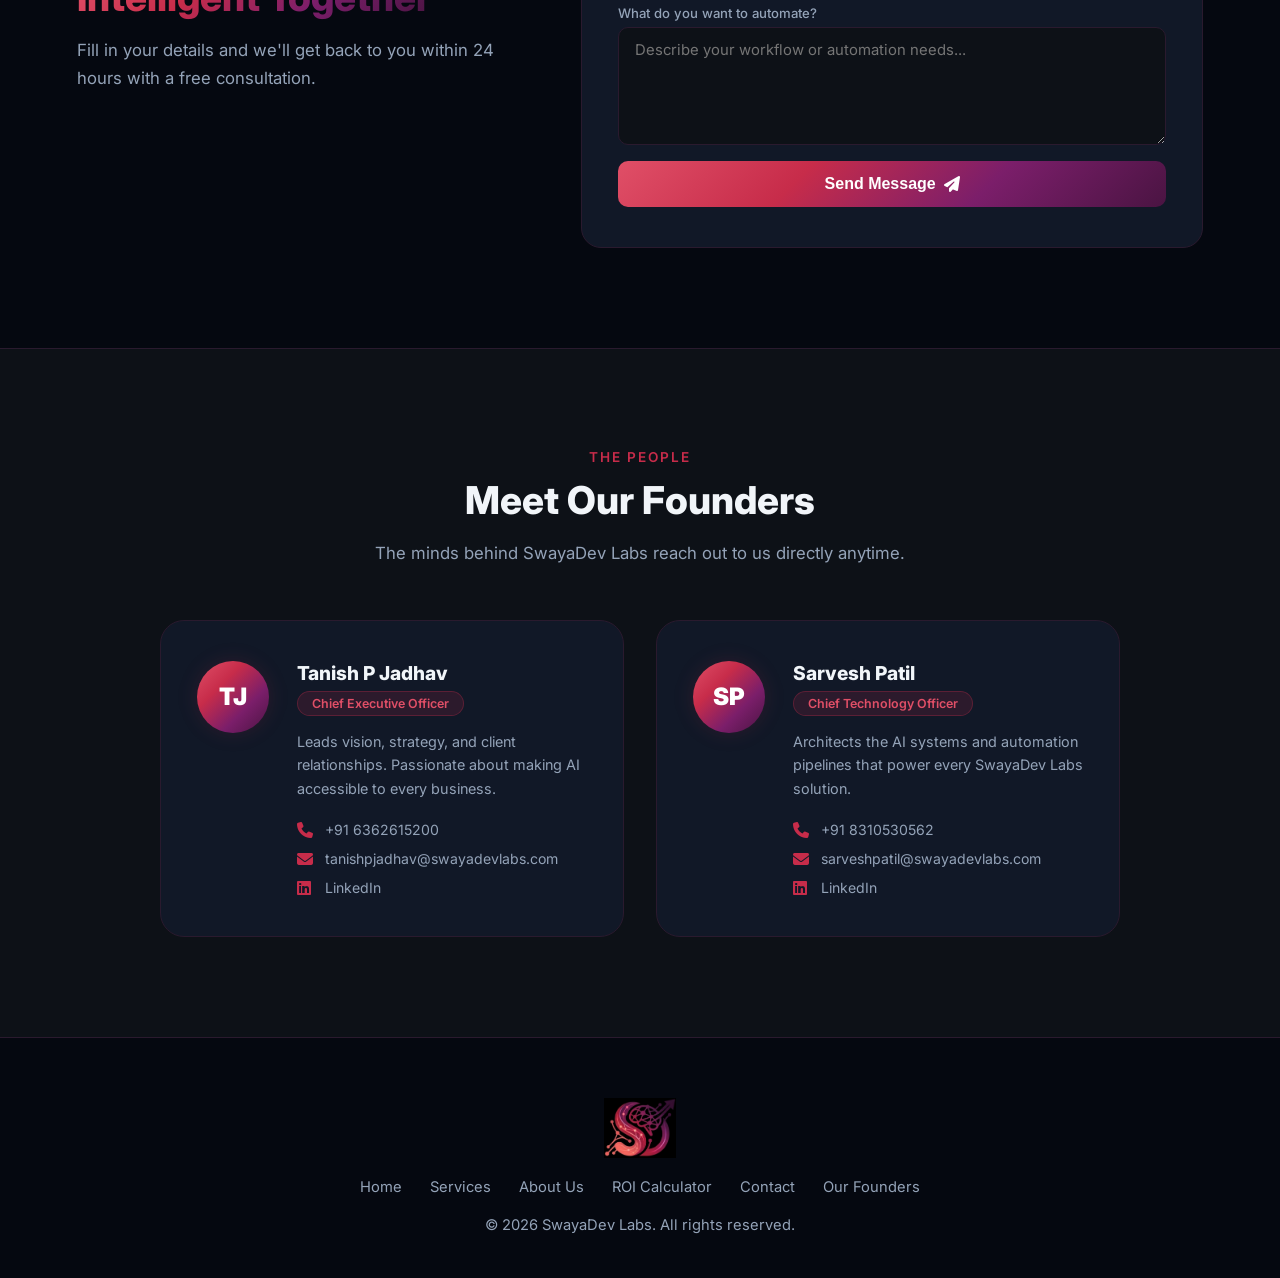
==== commit 229b90b1: "Update index.html" ====
--- a/index.html
+++ b/index.html
@@ -7,7 +7,7 @@
   <meta name="description" content="SwayaDev Labs builds custom AI automation systems that work 24/7 for your business. From workflow automation to AI agents we help businesses scale smarter." />
   <link rel="stylesheet" href="style.css" />
   <link href="https://fonts.googleapis.com/css2?family=Inter:wght@300;400;600;700;900&display=swap" rel="stylesheet"/>
-  <link rel="icon" type="image/png" href="TheLogo.png" />
+  <link rel="icon" type="image/png" href="Logo 2.1.jpeg" />
   <link rel="stylesheet" href="https://cdnjs.cloudflare.com/ajax/libs/font-awesome/6.5.0/css/all.min.css"/>
 </head>
 <body>
@@ -16,7 +16,7 @@
   <nav class="navbar" id="navbar">
     <div class="nav-container">
       <div class="logo">
-        <img src="logo.png" alt="SwayaDev Labs" class="logo-img" />
+        <img src="Logo 2.0.jpeg" alt="SwayaDev Labs" class="logo-img" />
       </div>
       <ul class="nav-links" id="navLinks">
         <li><a href="#home">Home</a></li>
@@ -406,8 +406,8 @@
   <!-- FOOTER -->
   <footer class="footer">
     <div class="footer-inner">
-      <img src="logo.png" alt="SwayaDev Labs" class="footer-logo-img"/>
-      <p>Automation That Never Sleeps.</p>
+      <img src="Logo 2.1.jpeg" alt="SwayaDev Labs" class="footer-logo-img"/>
+      <!-- <p>Automation That Never Sleeps.</p> -->
       <div class="footer-links">
         <a href="#home">Home</a>
         <a href="#services">Services</a>
@@ -427,4 +427,3 @@
 
 
 
-
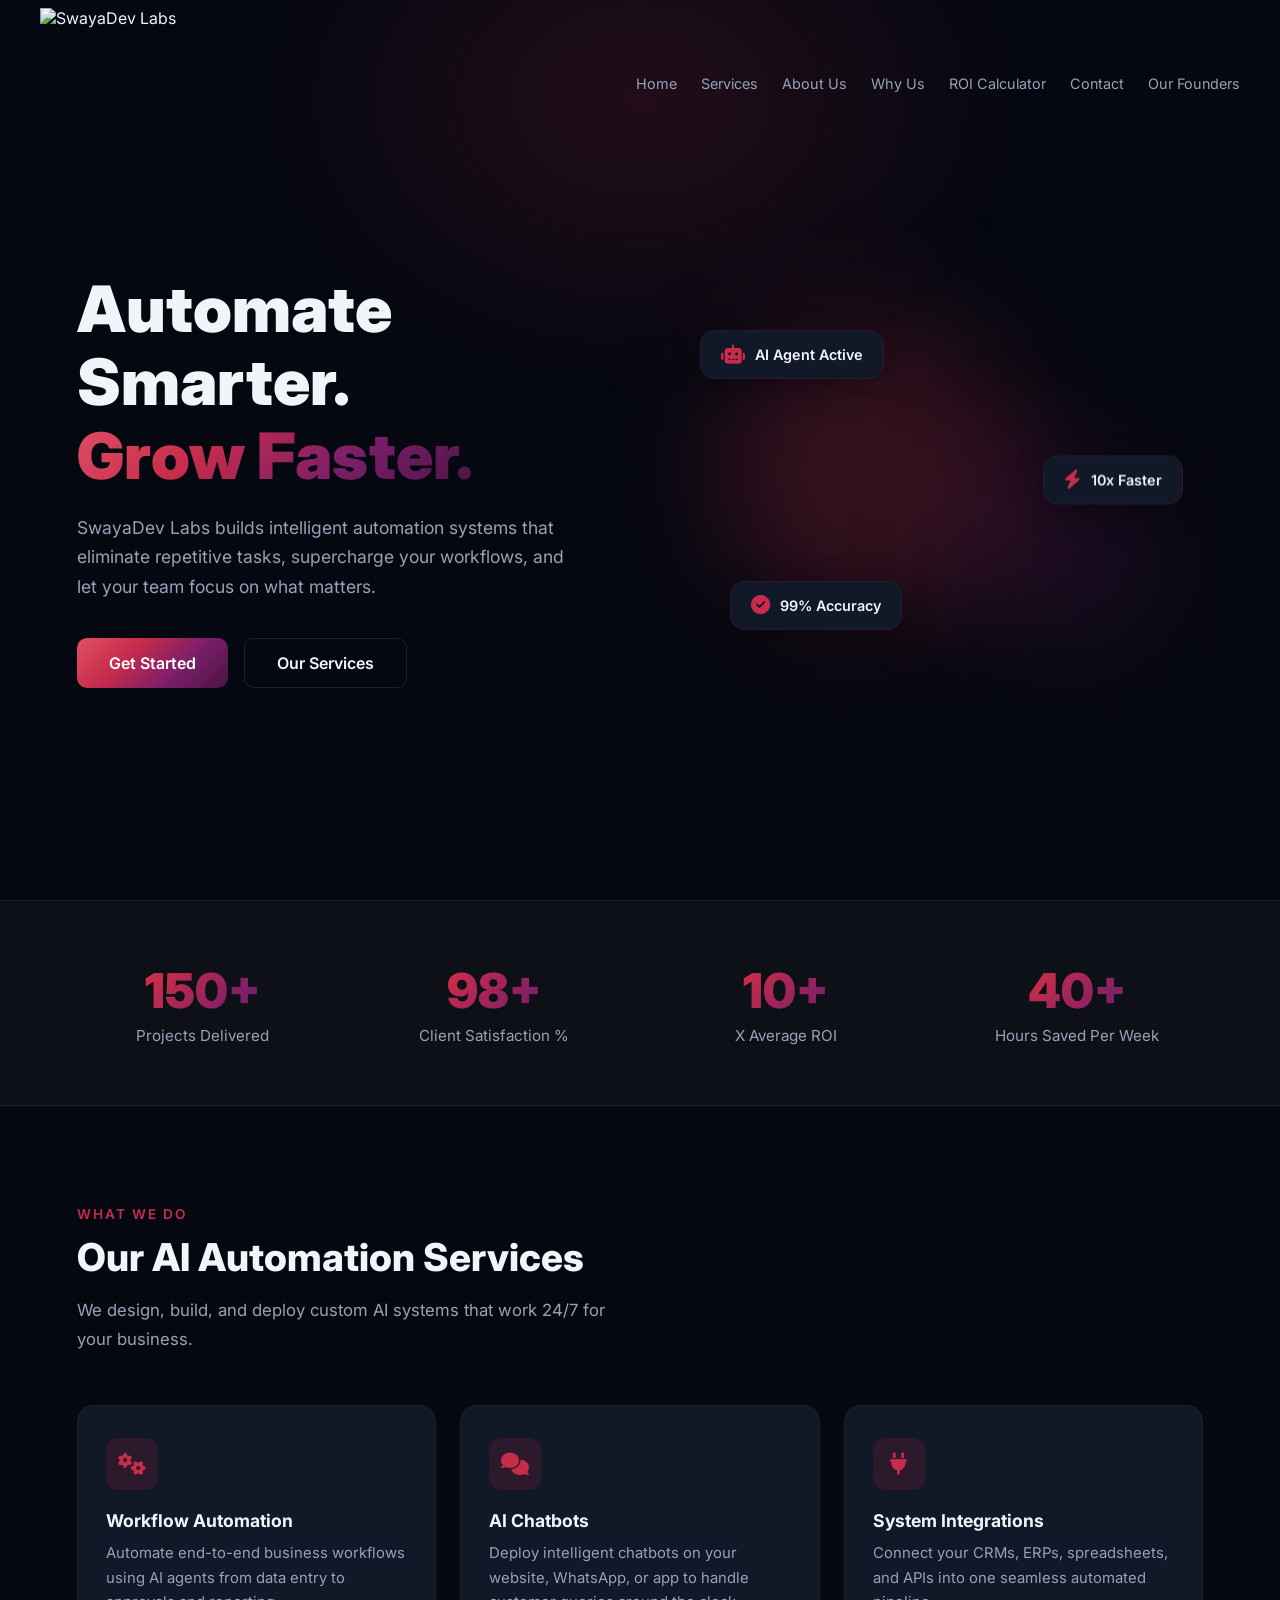
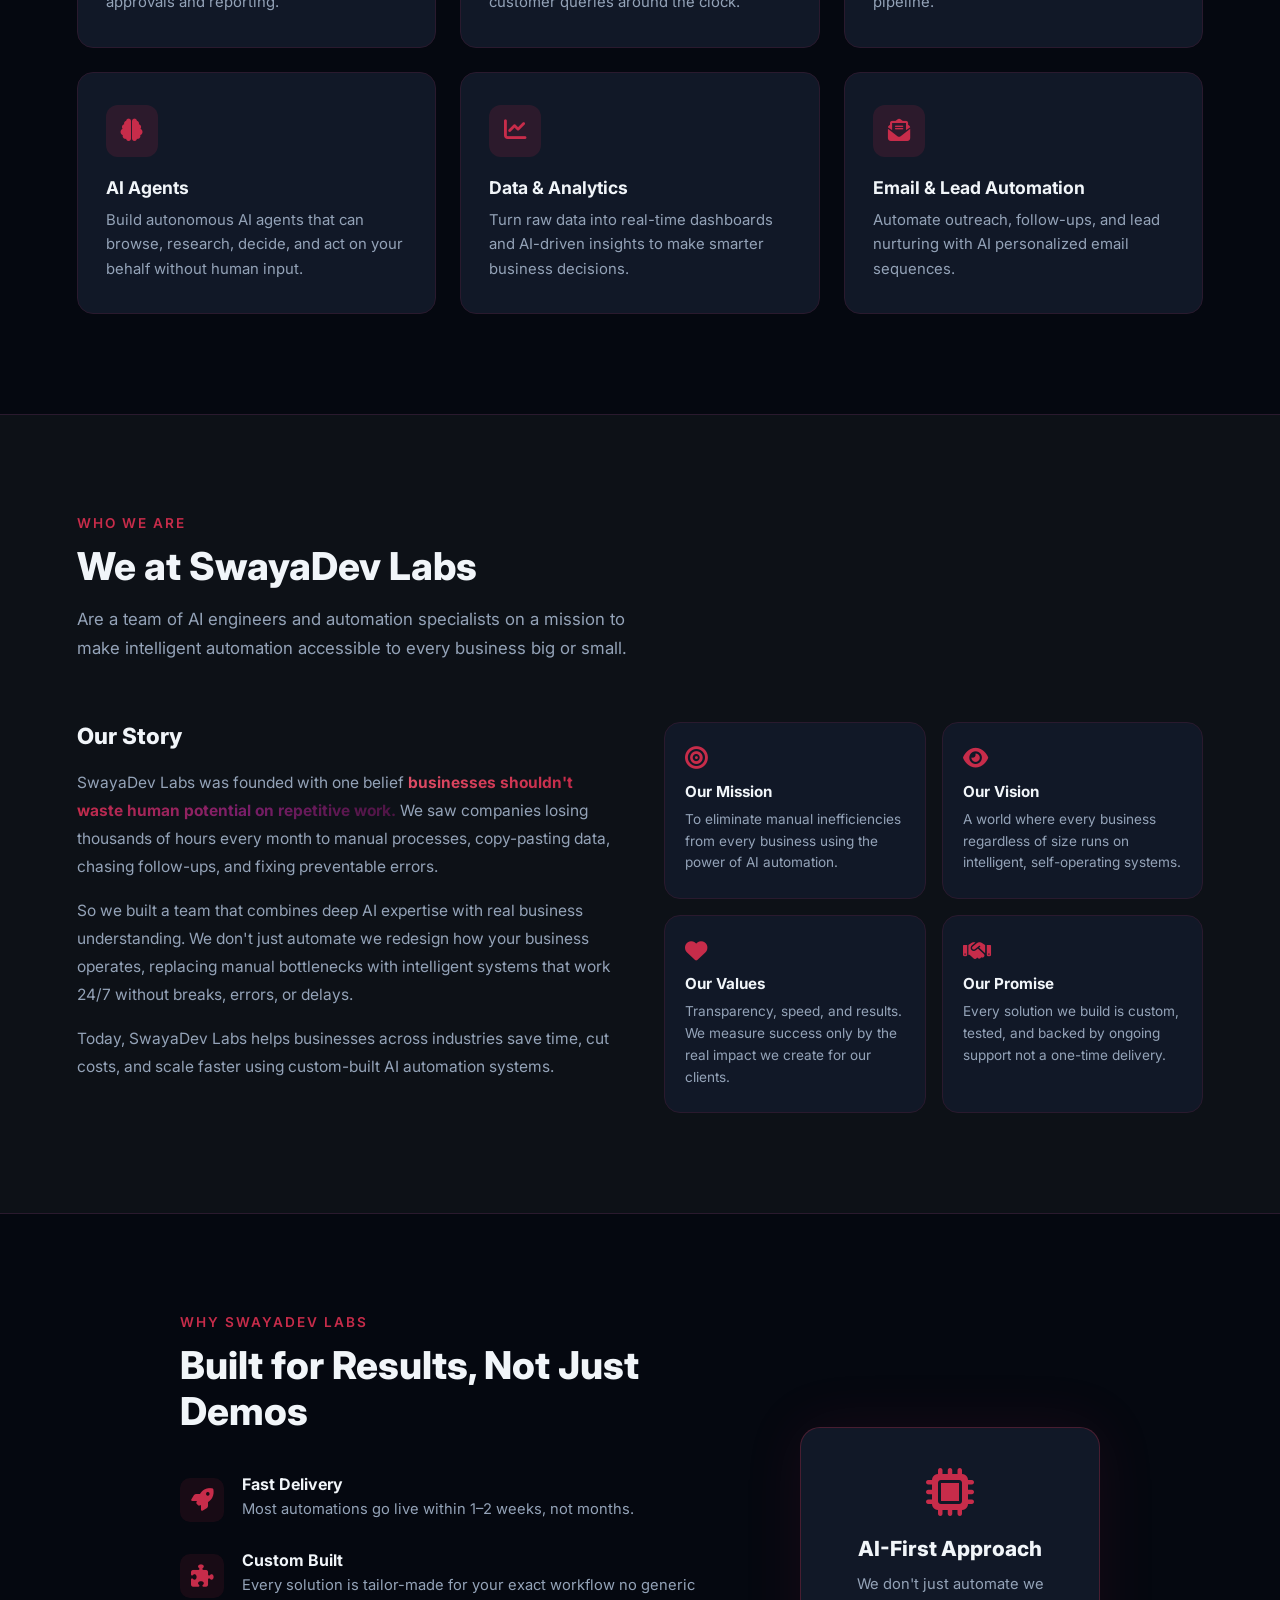
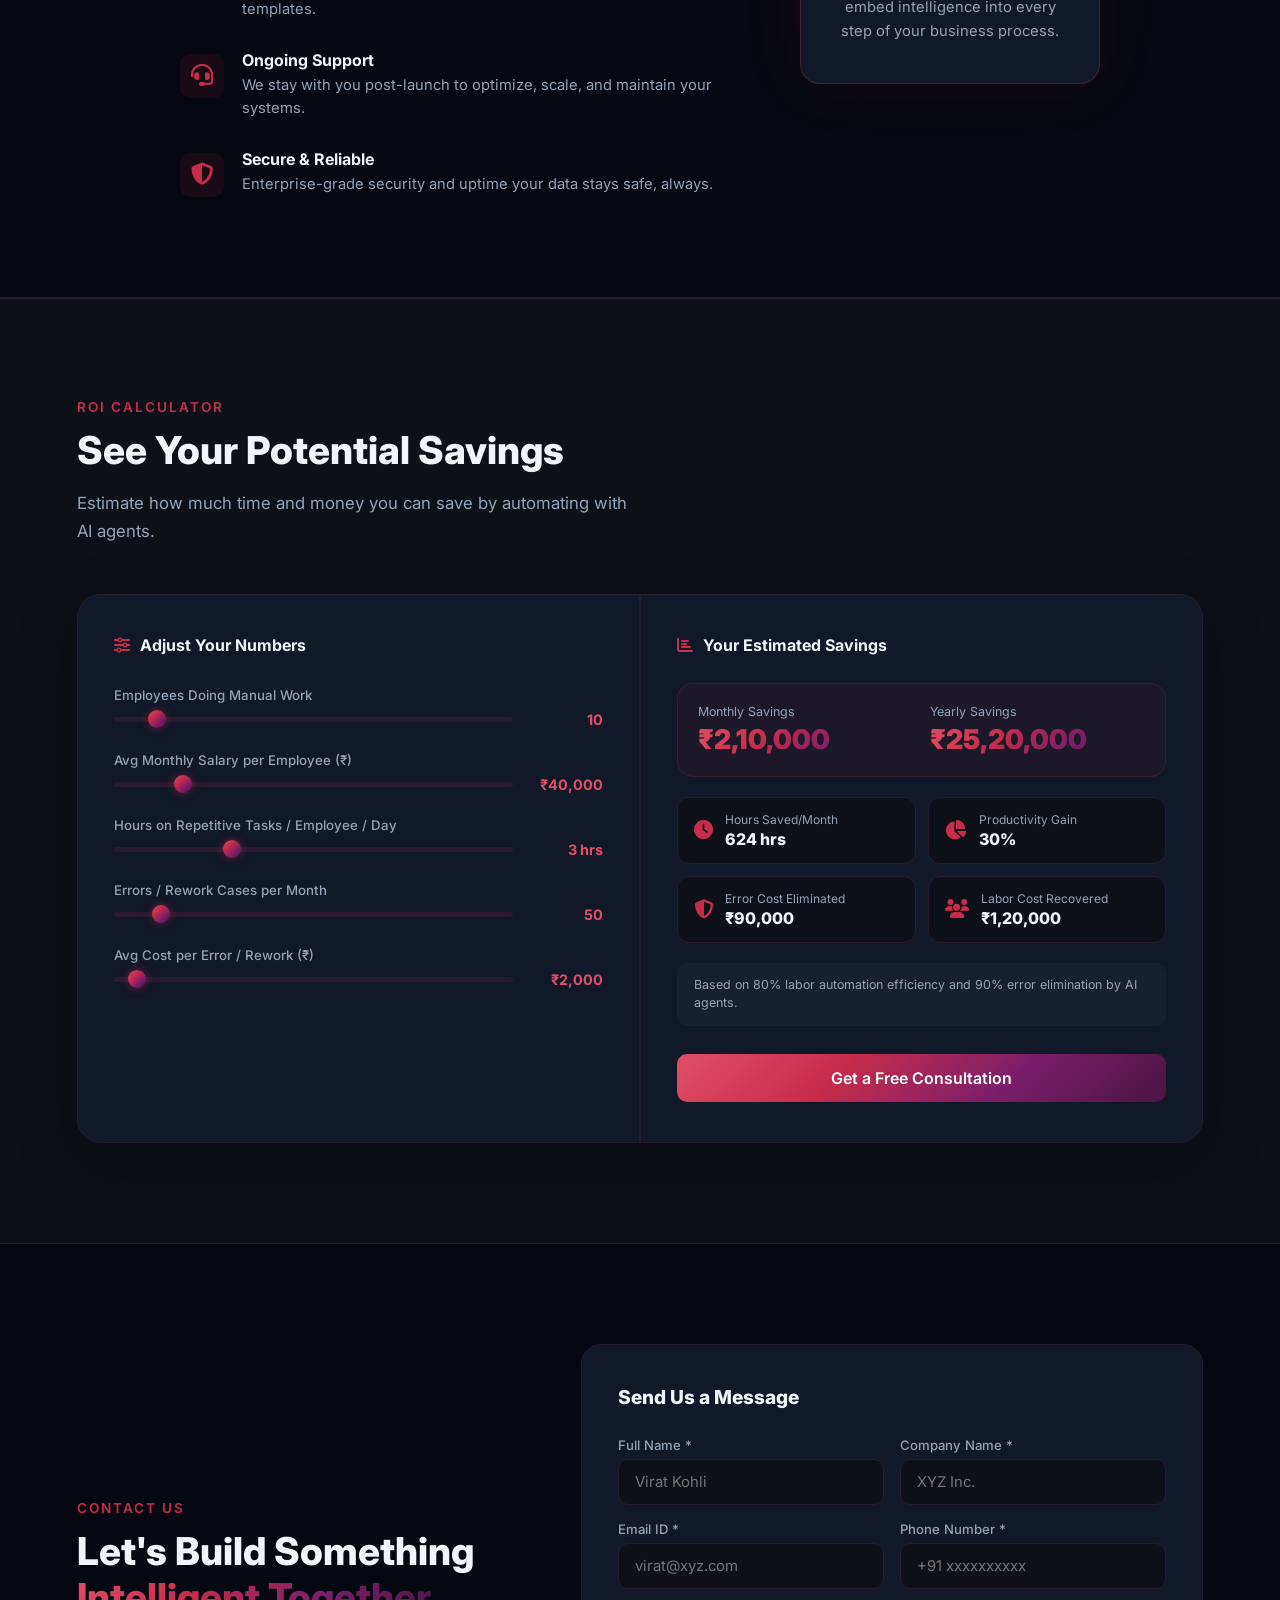
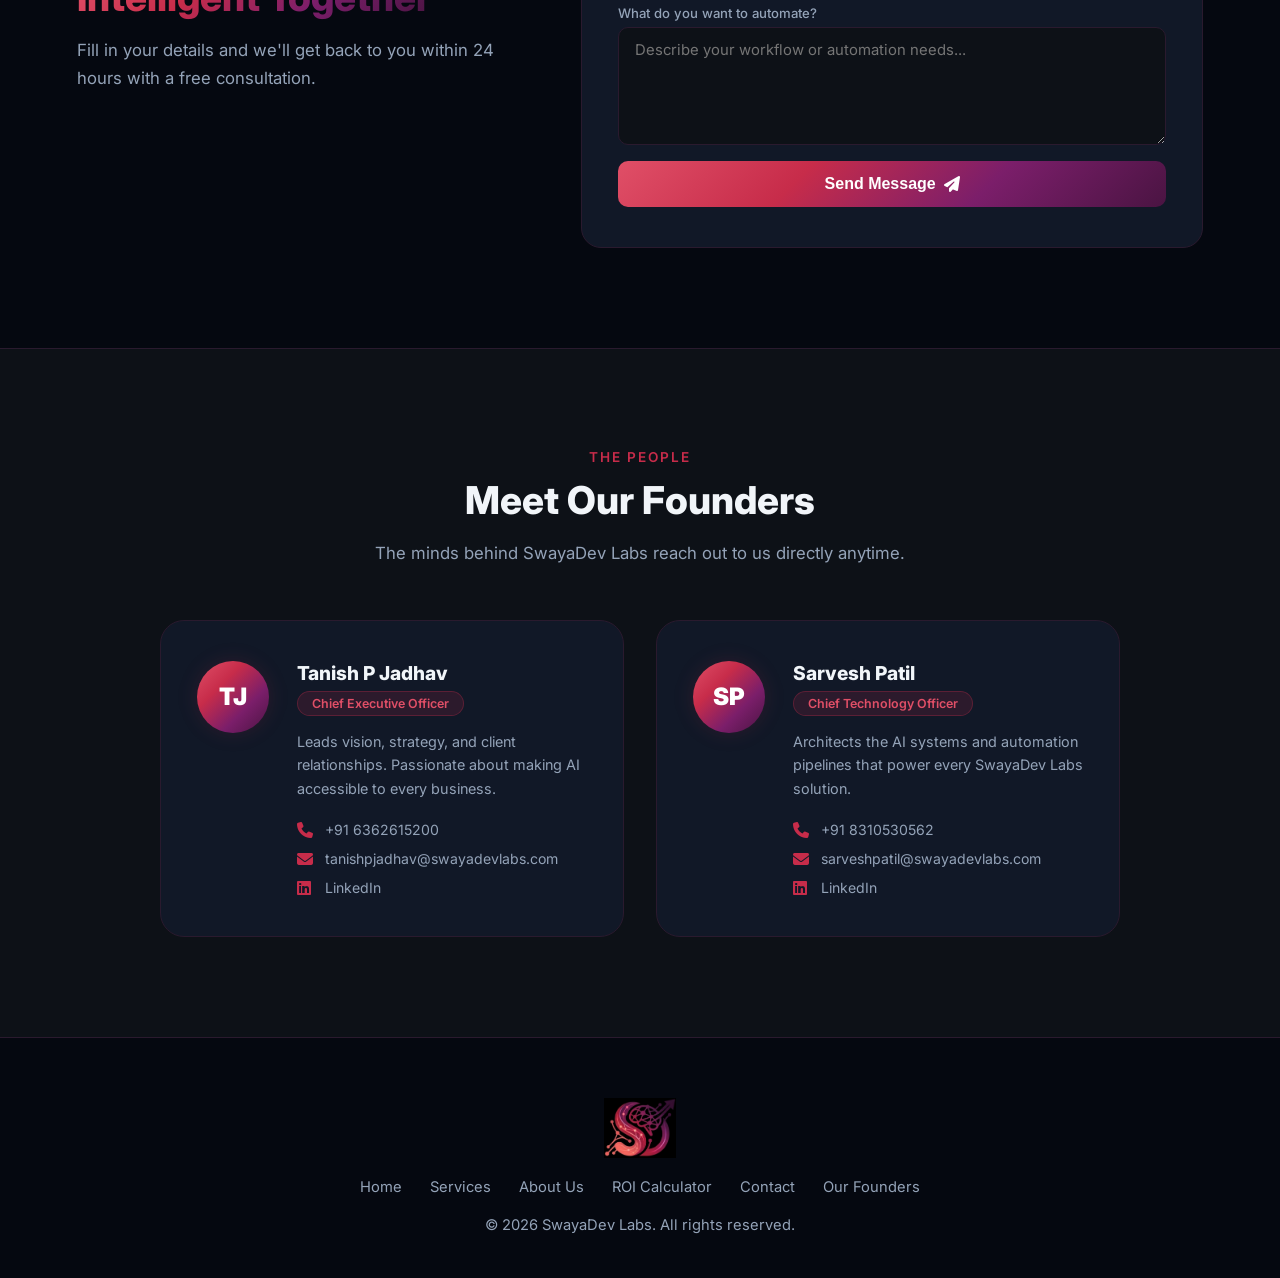
==== commit d3f68b22: "Update index.html" ====
--- a/index.html
+++ b/index.html
@@ -16,7 +16,7 @@
   <nav class="navbar" id="navbar">
     <div class="nav-container">
       <div class="logo">
-        <img src="Logo 2.0.jpeg" alt="SwayaDev Labs" class="logo-img" />
+        <img src="Logo 2.0.1jpeg" alt="SwayaDev Labs" class="logo-img" />
       </div>
       <ul class="nav-links" id="navLinks">
         <li><a href="#home">Home</a></li>
@@ -427,3 +427,4 @@
 
 
 
+
--- a/style.css
+++ b/style.css
@@ -38,7 +38,7 @@
   display: flex; align-items: center; justify-content: space-between;
 }
 .logo-img {
-  height: 90px; width: auto;
+  height: 150px; width: auto;
   max-width: 260px; object-fit: contain; display: block;
 }
 .nav-links { list-style: none; display: flex; gap: 24px; }
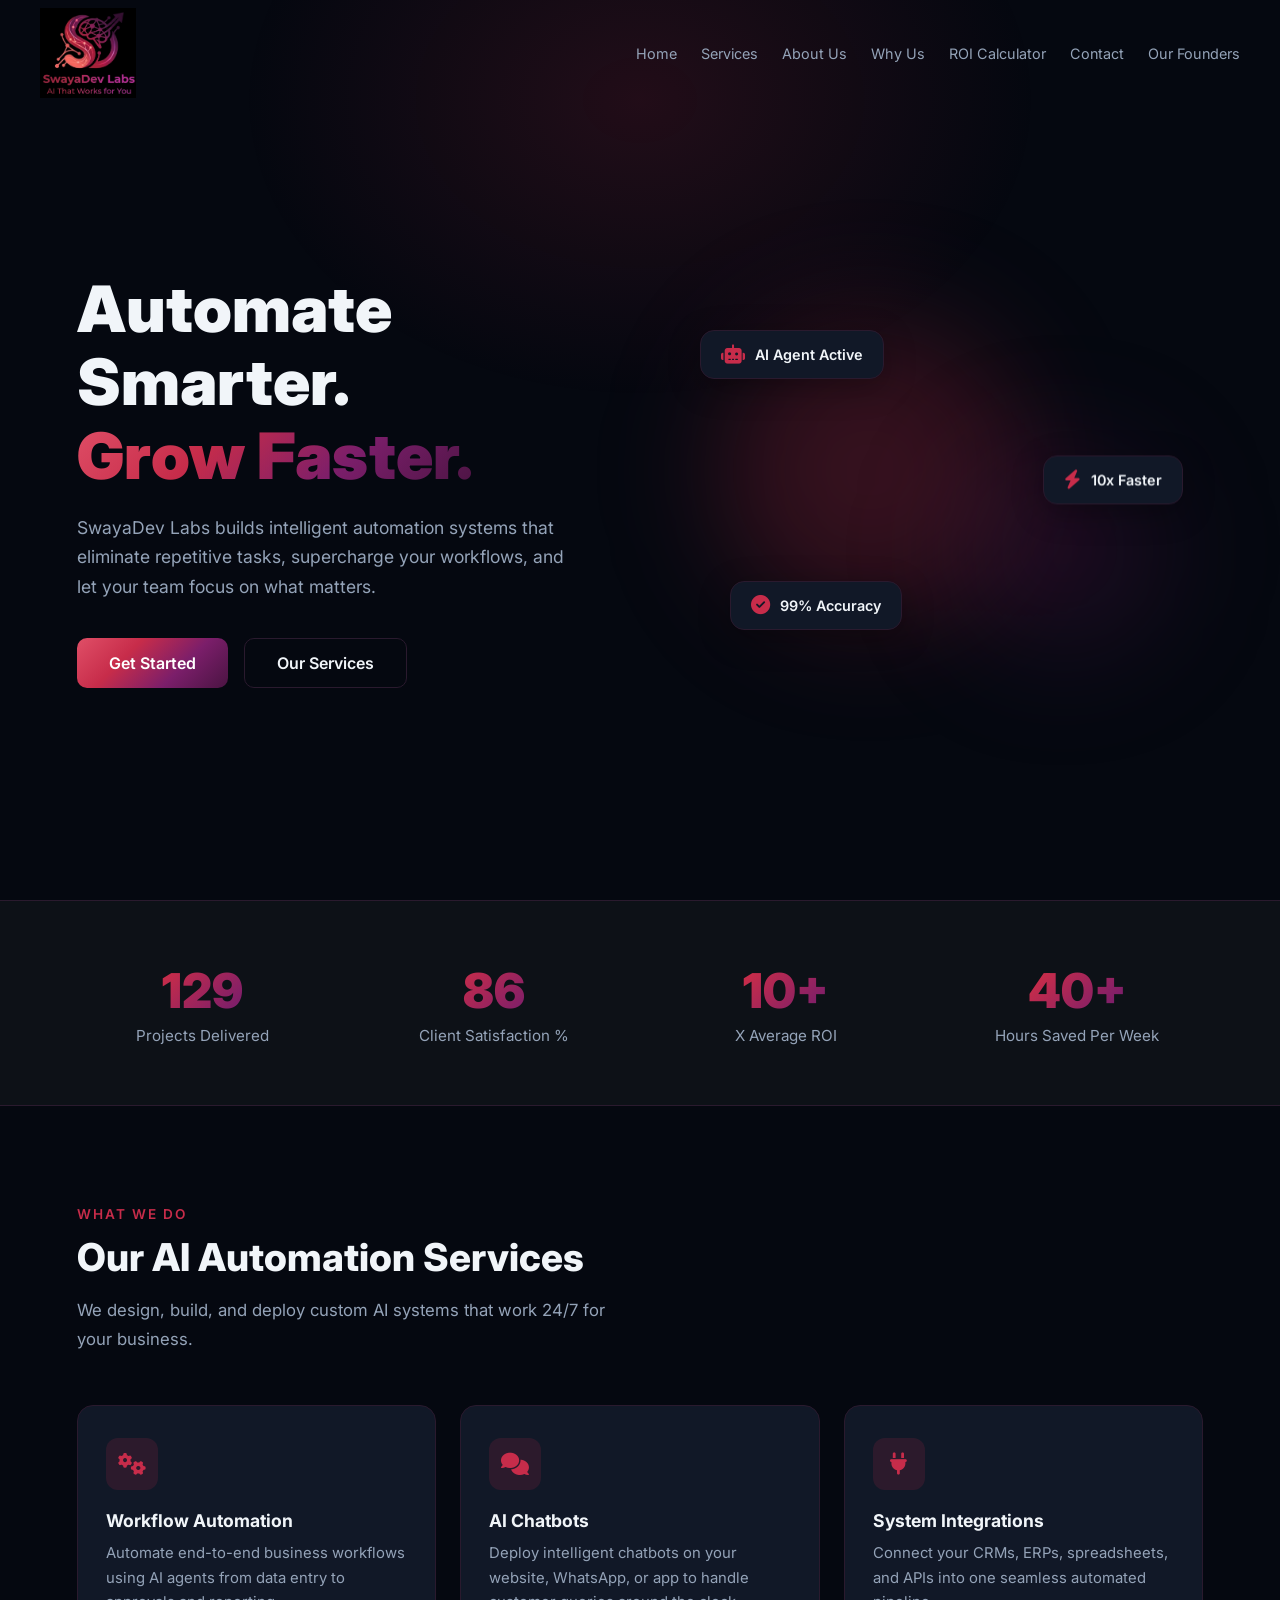
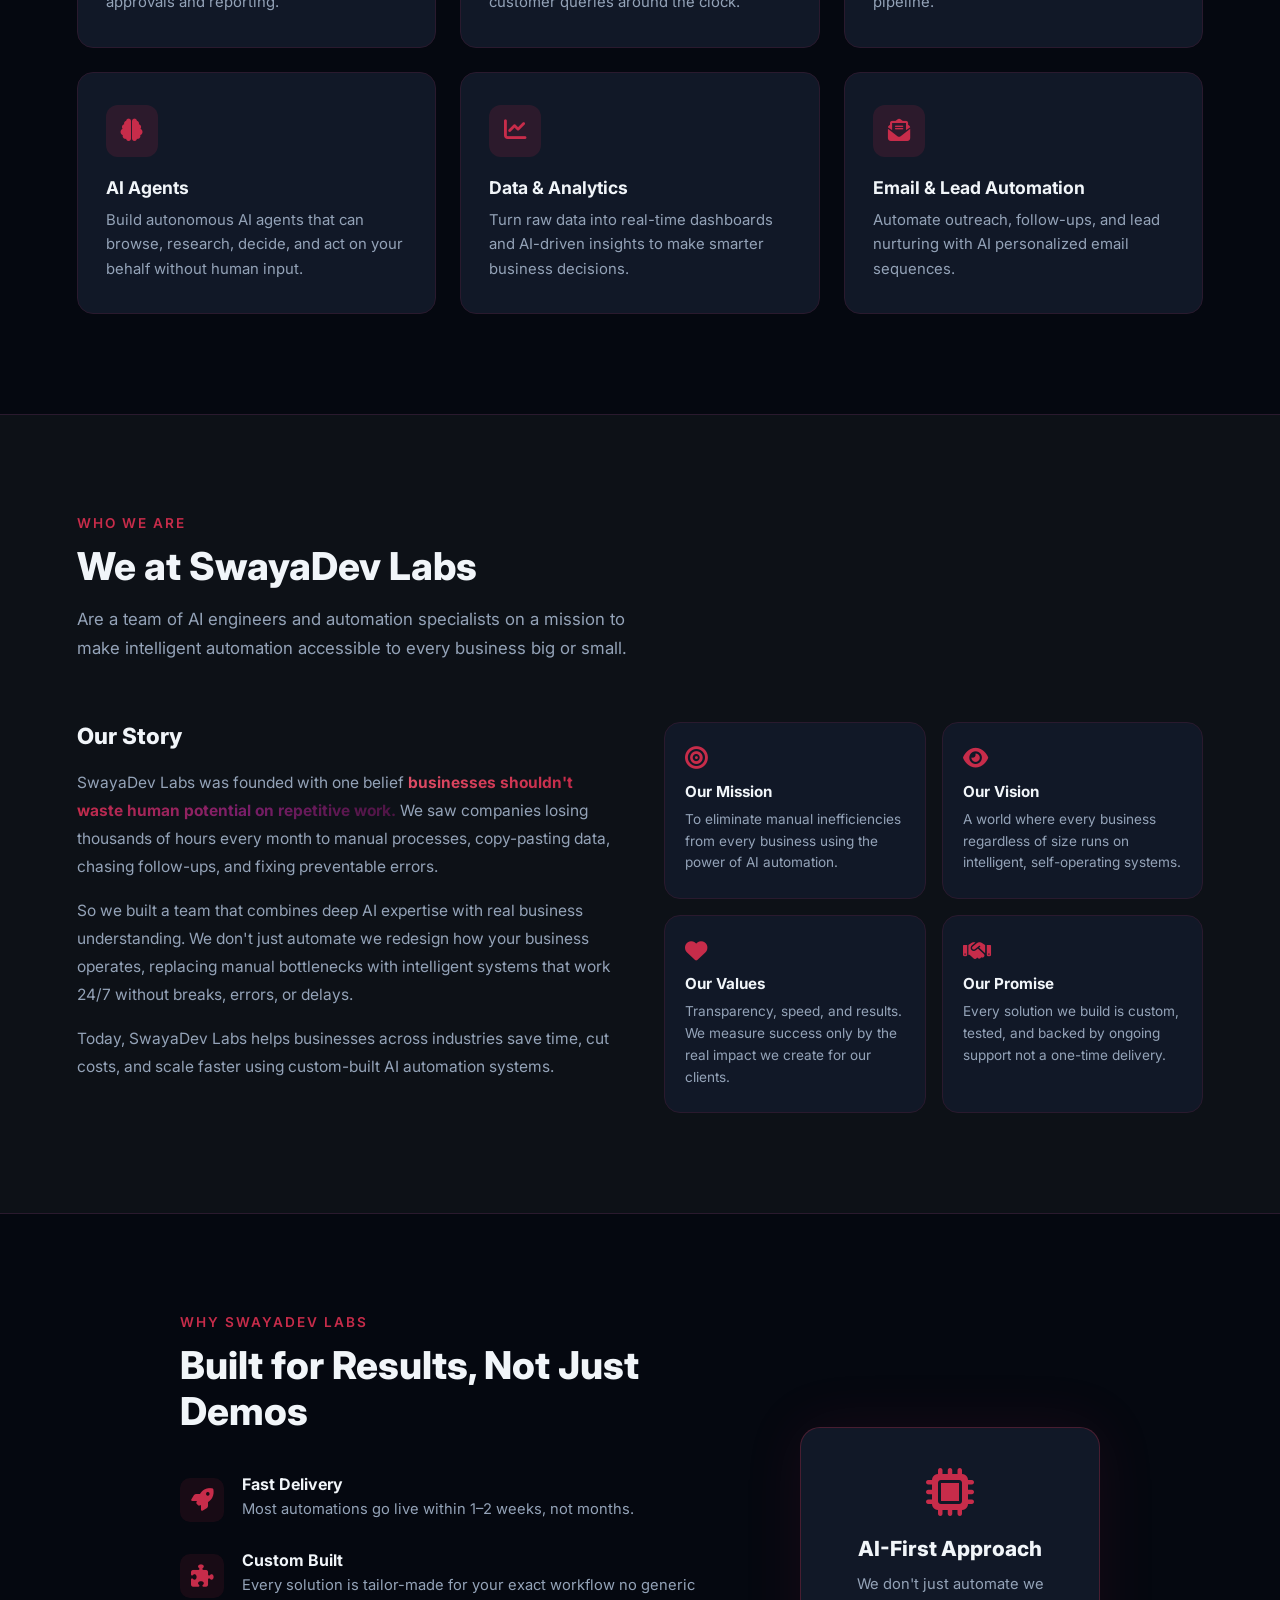
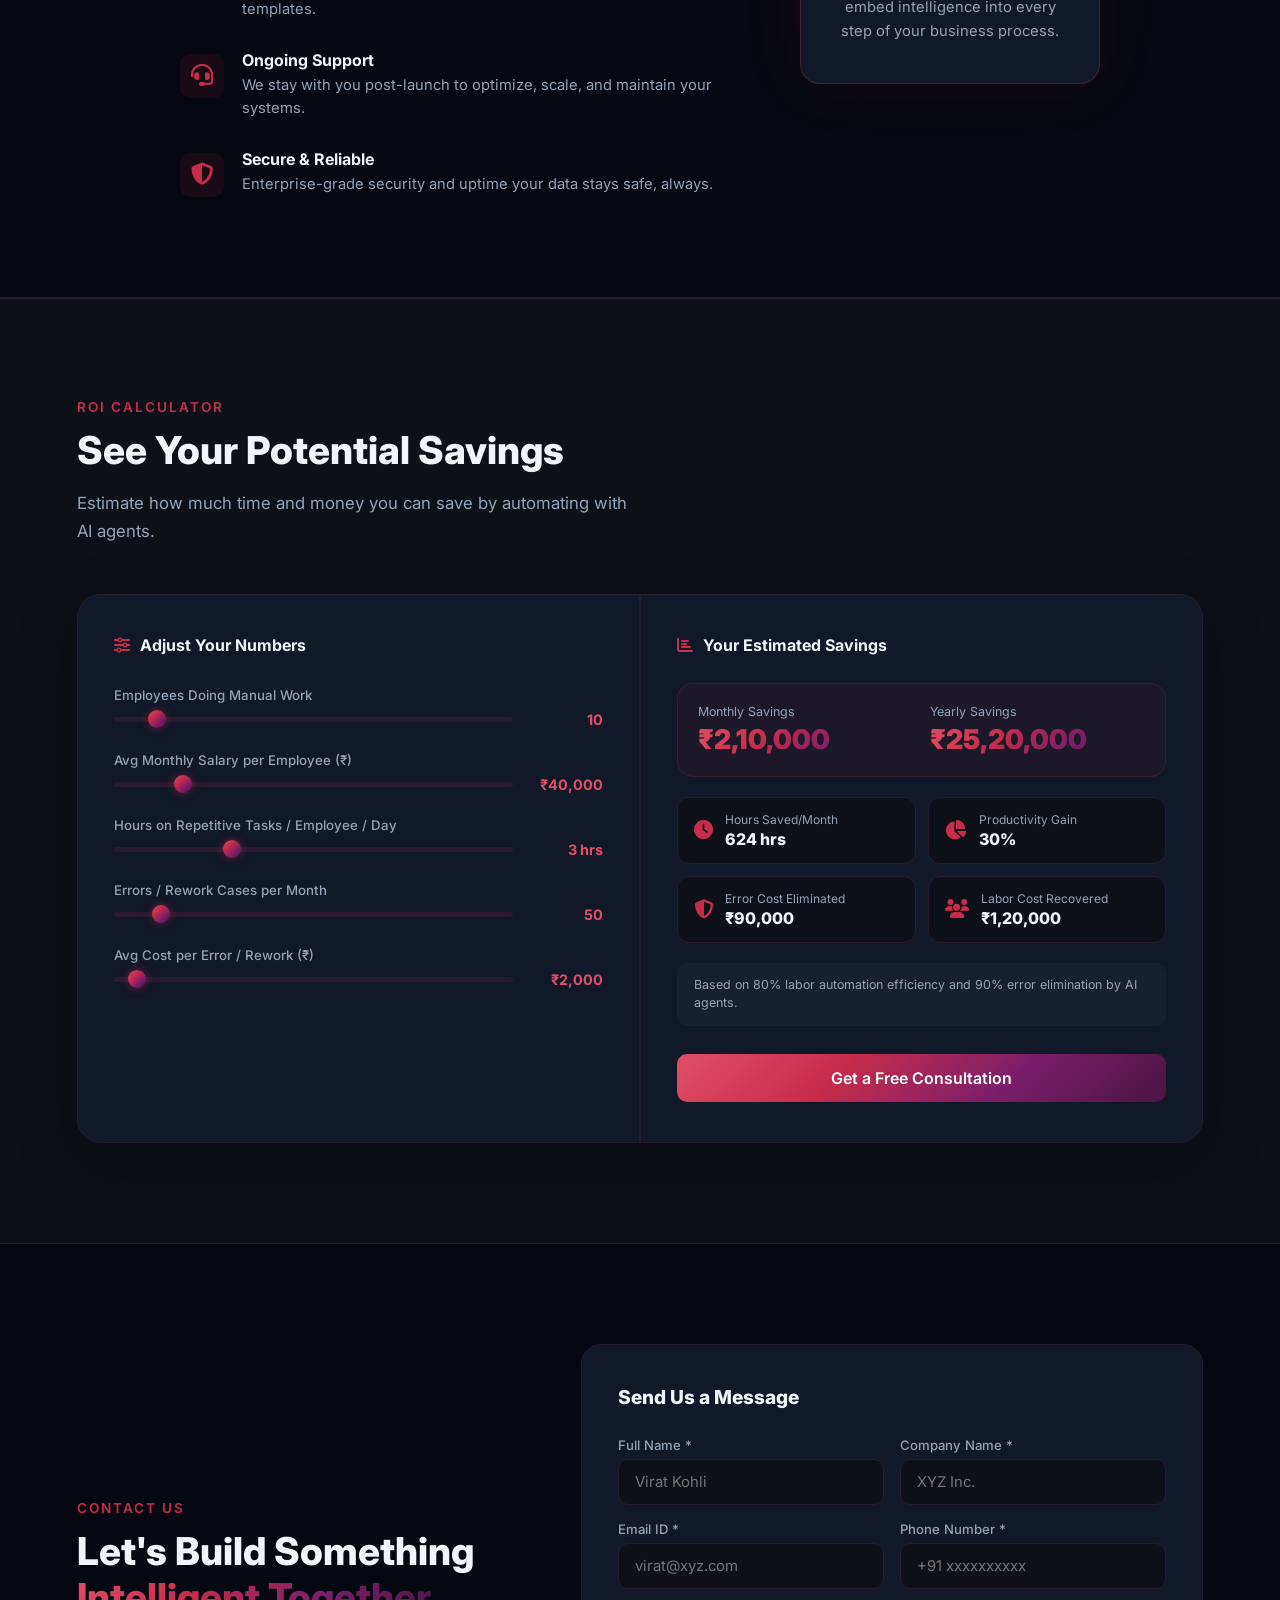
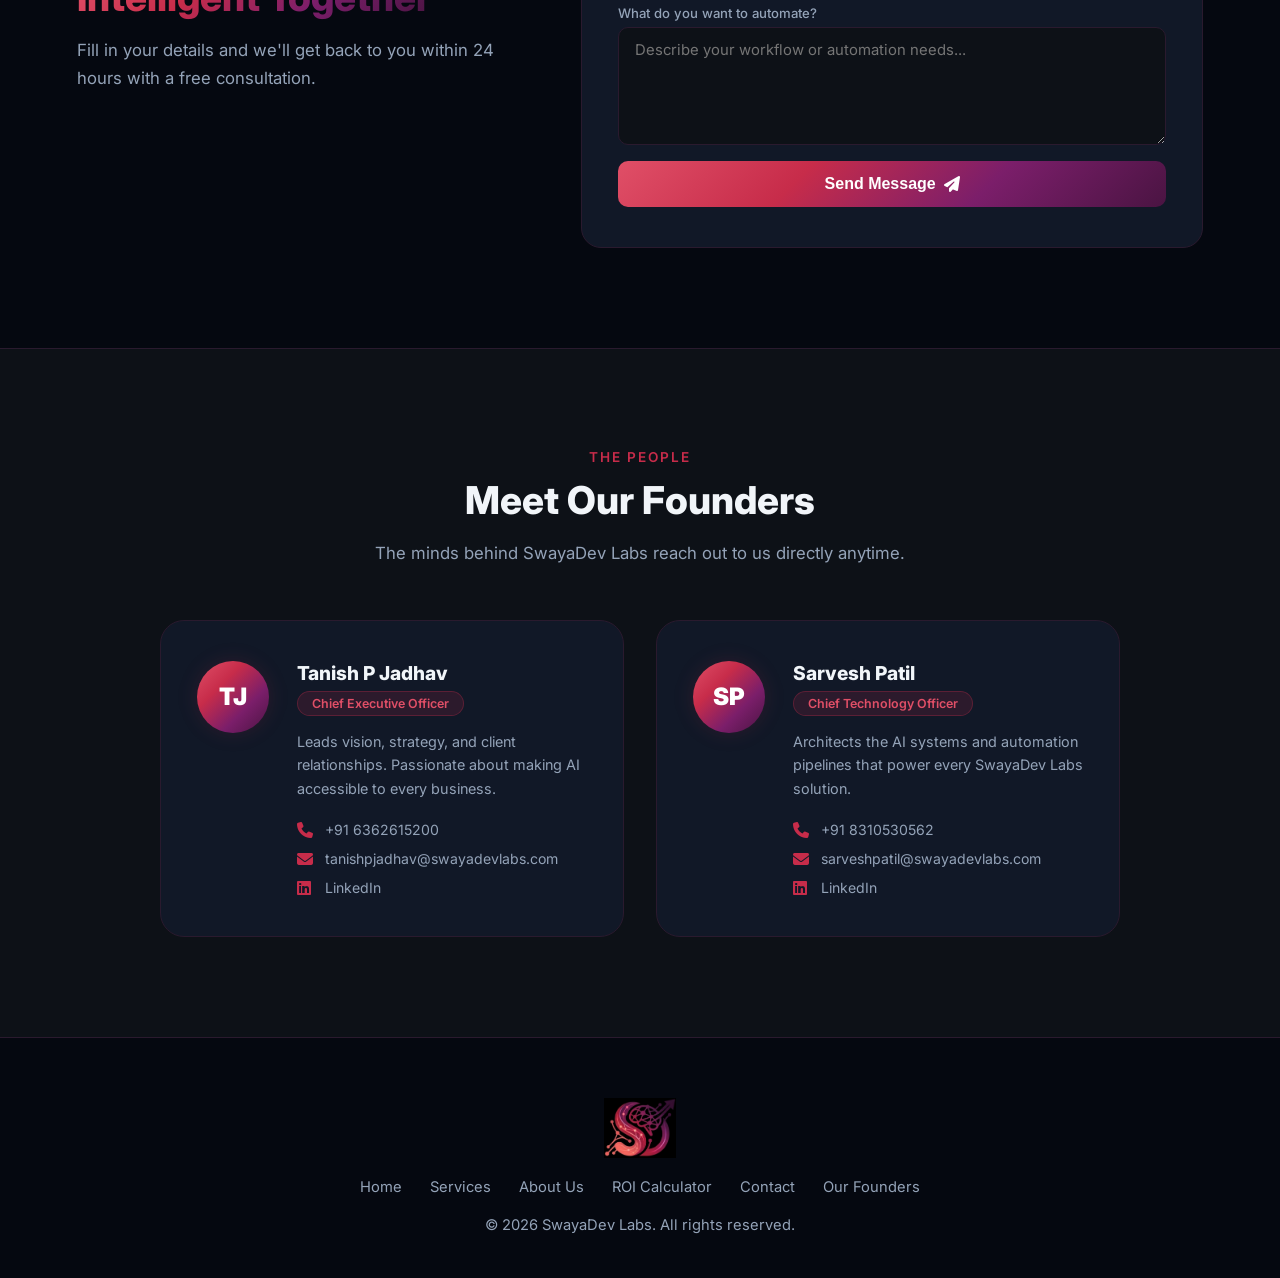
==== commit d0c5ecfd: "Update index.html" ====
--- a/index.html
+++ b/index.html
@@ -16,7 +16,7 @@
   <nav class="navbar" id="navbar">
     <div class="nav-container">
       <div class="logo">
-        <img src="Logo 2.0.1jpeg" alt="SwayaDev Labs" class="logo-img" />
+        <img src="Logo 2.0.1.1.png" alt="SwayaDev Labs" class="logo-img" />
       </div>
       <ul class="nav-links" id="navLinks">
         <li><a href="#home">Home</a></li>
@@ -427,4 +427,3 @@
 
 
 
-
--- a/style.css
+++ b/style.css
@@ -38,7 +38,7 @@
   display: flex; align-items: center; justify-content: space-between;
 }
 .logo-img {
-  height: 150px; width: auto;
+  height: 90px; width: auto;
   max-width: 260px; object-fit: contain; display: block;
 }
 .nav-links { list-style: none; display: flex; gap: 24px; }
@@ -382,3 +382,4 @@
   .nav-links.open { display: flex; }
   .hamburger { display: flex; }
 }
+
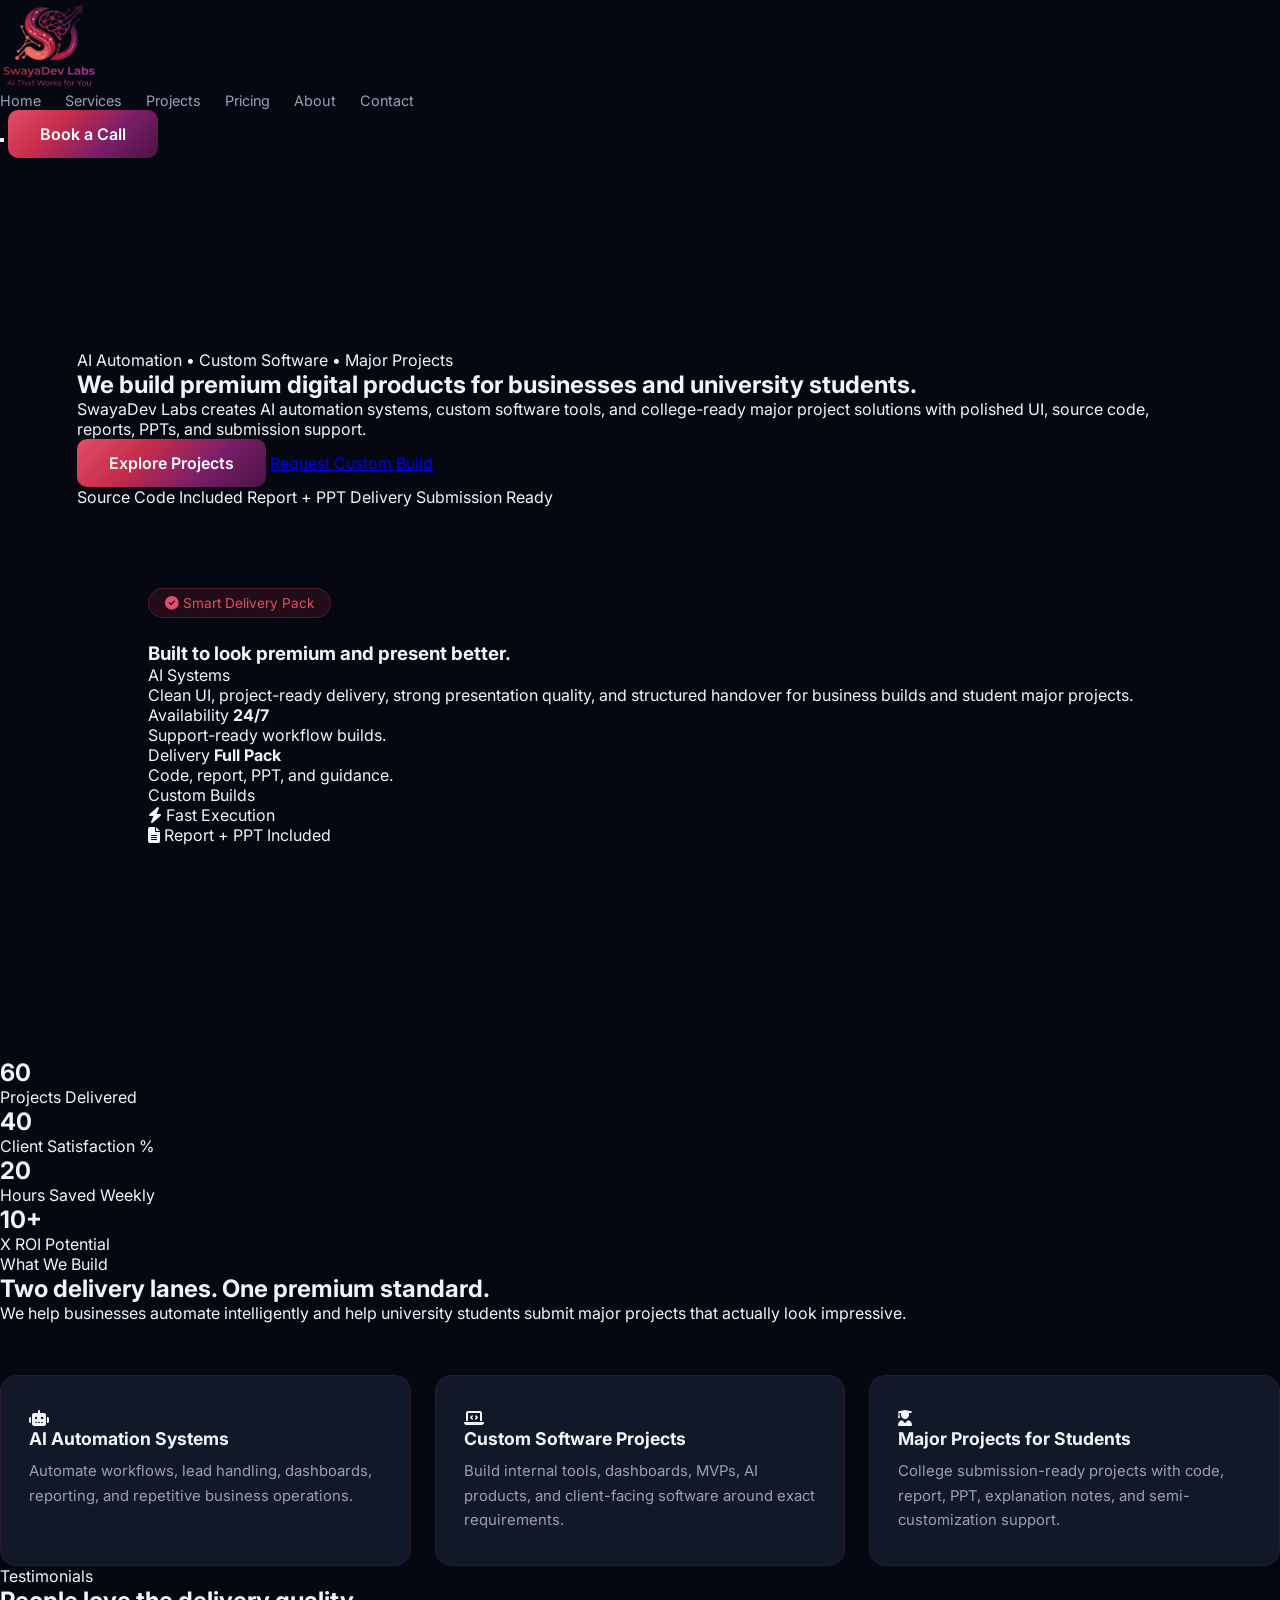
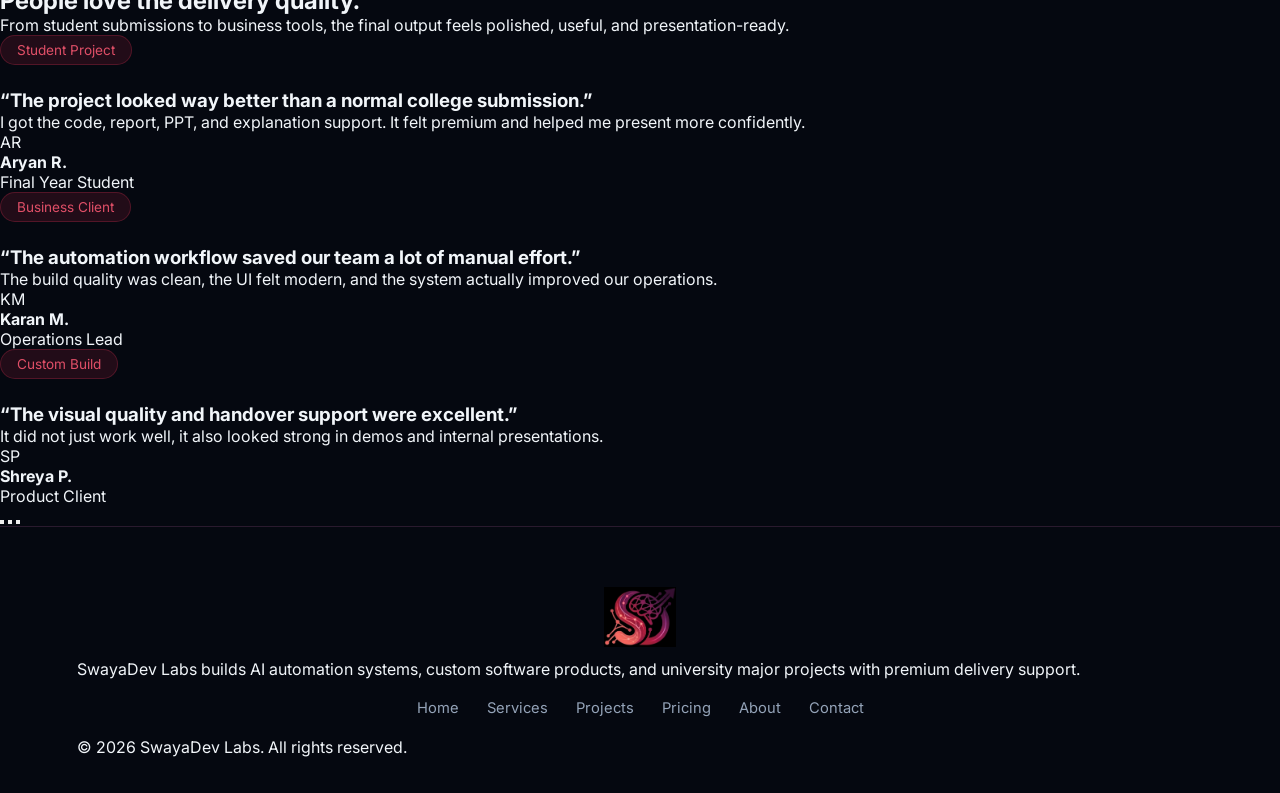
==== commit dcf32289: "New Update" ====
--- a/index.html
+++ b/index.html
@@ -4,426 +4,232 @@
   <meta charset="UTF-8" />
   <meta name="viewport" content="width=device-width, initial-scale=1.0"/>
   <title>SwayaDev Labs</title>
-  <meta name="description" content="SwayaDev Labs builds custom AI automation systems that work 24/7 for your business. From workflow automation to AI agents we help businesses scale smarter." />
+  <meta name="description" content="SwayaDev Labs builds AI automation systems, custom software, and major project solutions for university students with code, PPT, report, and customization." />
   <link rel="stylesheet" href="style.css" />
-  <link href="https://fonts.googleapis.com/css2?family=Inter:wght@300;400;600;700;900&display=swap" rel="stylesheet"/>
+  <link href="https://fonts.googleapis.com/css2?family=Inter:wght@300;400;500;600;700;800;900&display=swap" rel="stylesheet"/>
   <link rel="icon" type="image/png" href="Logo 2.1.jpeg" />
   <link rel="stylesheet" href="https://cdnjs.cloudflare.com/ajax/libs/font-awesome/6.5.0/css/all.min.css"/>
 </head>
 <body>
-
-  <!-- NAVBAR -->
-  <nav class="navbar" id="navbar">
-    <div class="nav-container">
-      <div class="logo">
-        <img src="Logo 2.0.1.1.png" alt="SwayaDev Labs" class="logo-img" />
-      </div>
-      <ul class="nav-links" id="navLinks">
-        <li><a href="#home">Home</a></li>
-        <li><a href="#services">Services</a></li>
-        <li><a href="#about">About Us</a></li>
-        <li><a href="#why-us">Why Us</a></li>
-        <li><a href="#roi">ROI Calculator</a></li>
-        <li><a href="#contact">Contact</a></li>
-        <li><a href="#founders">Our Founders</a></li>
-      </ul>
-      <div class="hamburger" id="hamburger">
-        <span></span><span></span><span></span>
+  <div class="cursor-glow"></div>
+  <div class="noise-overlay"></div>
+
+  <div class="page-shell">
+    <nav class="topbar" id="topbar">
+      <div class="container nav-wrap">
+        <a href="index.html"><img src="Logo 2.0.1.1.png" alt="SwayaDev Labs" class="logo-img"></a>
+
+        <ul class="nav-links" id="navLinks">
+          <li><a class="active" href="index.html">Home</a></li>
+          <li><a href="services.html">Services</a></li>
+          <li><a href="projects.html">Projects</a></li>
+          <li><a href="pricing.html">Pricing</a></li>
+          <li><a href="about.html">About</a></li>
+          <li><a href="contact.html">Contact</a></li>
+        </ul>
+
+        <div class="nav-right">
+          <button class="theme-toggle" id="themeToggle" aria-label="Toggle theme"></button>
+          <a href="contact.html" class="btn-primary">Book a Call</a>
+          <button class="hamburger" id="hamburger" aria-label="Open menu">
+            <span></span><span></span><span></span>
+          </button>
+        </div>
+      </div>
+    </nav>
+
+    <section class="hero">
+  <div class="container hero-grid">
+    <div class="hero-copy reveal-left">
+      <div class="section-tag">AI Automation • Custom Software • Major Projects</div>
+      <h1>We build <span class="gradient-text">premium digital products</span> for businesses and university students.</h1>
+      <p>SwayaDev Labs creates AI automation systems, custom software tools, and college-ready major project solutions with polished UI, source code, reports, PPTs, and submission support.</p>
+
+      <div class="hero-actions">
+        <a href="projects.html" class="btn-primary">Explore Projects</a>
+        <a href="contact.html" class="btn-secondary">Request Custom Build</a>
+      </div>
+
+      <div class="hero-pills">
+        <span class="hero-pill">Source Code Included</span>
+        <span class="hero-pill">Report + PPT Delivery</span>
+        <span class="hero-pill">Submission Ready</span>
       </div>
     </div>
-  </nav>
-
-  <!-- HERO -->
-  <section class="hero" id="home">
-    <div class="hero-bg-glow"></div>
-    <div class="hero-content">
-      <h1>Automate Smarter.<br/><span>Grow Faster.</span></h1>
-      <p>SwayaDev Labs builds intelligent automation systems that eliminate repetitive tasks, supercharge your workflows, and let your team focus on what matters.</p>
-      <div class="hero-btns">
-        <a href="#contact" class="btn-primary">Get Started</a>
-        <a href="#services" class="btn-outline">Our Services</a>
+
+    <div class="hero-visual zoom-reveal">
+      <div class="hero-showcase">
+        <div class="showcase-main-card">
+          <div class="showcase-top">
+            <div>
+              <div class="badge success"><i class="fas fa-circle-check"></i> Smart Delivery Pack</div>
+              <h3>Built to look premium and present better.</h3>
+            </div>
+            <div class="showcase-mini-pill">AI Systems</div>
+          </div>
+
+          <p class="showcase-text">
+            Clean UI, project-ready delivery, strong presentation quality, and structured handover for business builds and student major projects.
+          </p>
+
+          <div class="showcase-stats">
+            <div class="mini-stat-card">
+              <span class="mini-stat-label">Availability</span>
+              <strong>24/7</strong>
+              <p>Support-ready workflow builds.</p>
+            </div>
+
+            <div class="mini-stat-card">
+              <span class="mini-stat-label">Delivery</span>
+              <strong>Full Pack</strong>
+              <p>Code, report, PPT, and guidance.</p>
+            </div>
+          </div>
+
+          <div class="showcase-chart-card">
+            <div class="hero-chart-label">Custom Builds</div>
+            <div class="dashboard-bars clean-bars">
+              <span style="height:32%"></span>
+              <span style="height:56%"></span>
+              <span style="height:42%"></span>
+              <span style="height:76%"></span>
+              <span style="height:58%"></span>
+            </div>
+          </div>
+        </div>
+
+        <div class="floating-note note-one">
+          <i class="fas fa-bolt"></i>
+          <span>Fast Execution</span>
+        </div>
+
+        <div class="floating-note note-two">
+          <i class="fas fa-file-lines"></i>
+          <span>Report + PPT Included</span>
+        </div>
       </div>
     </div>
-    <div class="hero-visual">
-      <div class="orb orb1"></div>
-      <div class="orb orb2"></div>
-      <div class="card-float card1"><i class="fas fa-robot"></i><span>AI Agent Active</span></div>
-      <div class="card-float card2"><i class="fas fa-bolt"></i><span>10x Faster</span></div>
-      <div class="card-float card3"><i class="fas fa-check-circle"></i><span>99% Accuracy</span></div>
-    </div>
-  </section>
-
-  <!-- STATS -->
-  <section class="stats">
-    <div class="stats-container">
-      <div class="stat-item">
-        <h2 class="counter" data-target="150">0</h2>
-        <p>Projects Delivered</p>
-      </div>
-      <div class="stat-item">
-        <h2 class="counter" data-target="98">0</h2>
-        <p>Client Satisfaction %</p>
-      </div>
-      <div class="stat-item">
-        <h2 class="counter" data-target="10">0</h2>
-        <p>X Average ROI</p>
-      </div>
-      <div class="stat-item">
-        <h2 class="counter" data-target="40">0</h2>
-        <p>Hours Saved Per Week</p>
-      </div>
-    </div>
-  </section>
-
-  <!-- SERVICES -->
-  <section class="services" id="services">
-    <div class="section-label">What We Do</div>
-    <h2 class="section-title">Our AI Automation Services</h2>
-    <p class="section-sub">We design, build, and deploy custom AI systems that work 24/7 for your business.</p>
-    <div class="services-grid">
-      <div class="service-card">
-        <div class="service-icon"><i class="fas fa-cogs"></i></div>
-        <h3>Workflow Automation</h3>
-        <p>Automate end-to-end business workflows using AI agents from data entry to approvals and reporting.</p>
-      </div>
-      <div class="service-card">
-        <div class="service-icon"><i class="fas fa-comments"></i></div>
-        <h3>AI Chatbots</h3>
-        <p>Deploy intelligent chatbots on your website, WhatsApp, or app to handle customer queries around the clock.</p>
-      </div>
-      <div class="service-card">
-        <div class="service-icon"><i class="fas fa-plug"></i></div>
-        <h3>System Integrations</h3>
-        <p>Connect your CRMs, ERPs, spreadsheets, and APIs into one seamless automated pipeline.</p>
-      </div>
-      <div class="service-card">
-        <div class="service-icon"><i class="fas fa-brain"></i></div>
-        <h3>AI Agents</h3>
-        <p>Build autonomous AI agents that can browse, research, decide, and act on your behalf without human input.</p>
-      </div>
-      <div class="service-card">
-        <div class="service-icon"><i class="fas fa-chart-line"></i></div>
-        <h3>Data & Analytics</h3>
-        <p>Turn raw data into real-time dashboards and AI-driven insights to make smarter business decisions.</p>
-      </div>
-      <div class="service-card">
-        <div class="service-icon"><i class="fas fa-envelope-open-text"></i></div>
-        <h3>Email & Lead Automation</h3>
-        <p>Automate outreach, follow-ups, and lead nurturing with AI personalized email sequences.</p>
-      </div>
-    </div>
-  </section>
-
-  <!-- ABOUT US -->
-  <section class="about" id="about">
-    <div class="about-top">
-      <div class="section-label">Who We Are</div>
-      <h2 class="section-title">We at SwayaDev Labs</h2>
-      <p class="section-sub">Are a team of AI engineers and automation specialists on a mission to make intelligent automation accessible to every business big or small.</p>
-    </div>
-    <div class="about-grid">
-      <div class="about-story">
-        <h3>Our Story</h3>
-        <p>SwayaDev Labs was founded with one belief <span class="highlight-text">businesses shouldn't waste human potential on repetitive work.</span> We saw companies losing thousands of hours every month to manual processes, copy-pasting data, chasing follow-ups, and fixing preventable errors.</p>
-        <p>So we built a team that combines deep AI expertise with real business understanding. We don't just automate we redesign how your business operates, replacing manual bottlenecks with intelligent systems that work 24/7 without breaks, errors, or delays.</p>
-        <p>Today, SwayaDev Labs helps businesses across industries save time, cut costs, and scale faster using custom-built AI automation systems.</p>
-      </div>
-      <div class="about-values">
-        <div class="value-card">
-          <i class="fas fa-bullseye"></i>
-          <h4>Our Mission</h4>
-          <p>To eliminate manual inefficiencies from every business using the power of AI automation.</p>
-        </div>
-        <div class="value-card">
-          <i class="fas fa-eye"></i>
-          <h4>Our Vision</h4>
-          <p>A world where every business regardless of size runs on intelligent, self-operating systems.</p>
-        </div>
-        <div class="value-card">
-          <i class="fas fa-heart"></i>
-          <h4>Our Values</h4>
-          <p>Transparency, speed, and results. We measure success only by the real impact we create for our clients.</p>
-        </div>
-        <div class="value-card">
-          <i class="fas fa-handshake"></i>
-          <h4>Our Promise</h4>
-          <p>Every solution we build is custom, tested, and backed by ongoing support not a one-time delivery.</p>
-        </div>
-      </div>
-    </div>
-  </section>
-
-  <!-- WHY US -->
-  <section class="why-us" id="why-us">
-    <div class="why-content">
-      <div class="section-label">Why SwayaDev Labs</div>
-      <h2 class="section-title">Built for Results, Not Just Demos</h2>
-      <div class="why-list">
-        <div class="why-item">
-          <i class="fas fa-rocket"></i>
-          <div>
-            <h4>Fast Delivery</h4>
-            <p>Most automations go live within 1–2 weeks, not months.</p>
-          </div>
-        </div>
-        <div class="why-item">
-          <i class="fas fa-puzzle-piece"></i>
-          <div>
-            <h4>Custom Built</h4>
-            <p>Every solution is tailor-made for your exact workflow no generic templates.</p>
-          </div>
-        </div>
-        <div class="why-item">
-          <i class="fas fa-headset"></i>
-          <div>
-            <h4>Ongoing Support</h4>
-            <p>We stay with you post-launch to optimize, scale, and maintain your systems.</p>
-          </div>
-        </div>
-        <div class="why-item">
-          <i class="fas fa-shield-alt"></i>
-          <div>
-            <h4>Secure & Reliable</h4>
-            <p>Enterprise-grade security and uptime your data stays safe, always.</p>
-          </div>
-        </div>
-      </div>
-    </div>
-    <div class="why-visual">
-      <div class="glow-box">
-        <i class="fas fa-microchip"></i>
-        <h3>AI-First Approach</h3>
-        <p>We don't just automate we embed intelligence into every step of your business process.</p>
-      </div>
-    </div>
-  </section>
-
-  <!-- ROI CALCULATOR -->
-  <section class="roi" id="roi">
-    <div class="section-label">ROI Calculator</div>
-    <h2 class="section-title">See Your Potential Savings</h2>
-    <p class="section-sub">Estimate how much time and money you can save by automating with AI agents.</p>
-    <div class="roi-card">
-      <div class="roi-inputs">
-        <h3 class="roi-sub-title"><i class="fas fa-sliders-h"></i> Adjust Your Numbers</h3>
-        <div class="roi-field">
-          <label>Employees Doing Manual Work</label>
-          <div class="roi-slider-row">
-            <input type="range" min="1" max="100" value="10" id="empCount" oninput="calcROI()"/>
-            <span class="roi-val" id="empCountVal">10</span>
-          </div>
-        </div>
-        <div class="roi-field">
-          <label>Avg Monthly Salary per Employee (₹)</label>
-          <div class="roi-slider-row">
-            <input type="range" min="10000" max="200000" step="5000" value="40000" id="salary" oninput="calcROI()"/>
-            <span class="roi-val" id="salaryVal">₹40,000</span>
-          </div>
-        </div>
-        <div class="roi-field">
-          <label>Hours on Repetitive Tasks / Employee / Day</label>
-          <div class="roi-slider-row">
-            <input type="range" min="1" max="8" value="3" id="hours" oninput="calcROI()"/>
-            <span class="roi-val" id="hoursVal">3 hrs</span>
-          </div>
-        </div>
-        <div class="roi-field">
-          <label>Errors / Rework Cases per Month</label>
-          <div class="roi-slider-row">
-            <input type="range" min="0" max="500" step="10" value="50" id="errors" oninput="calcROI()"/>
-            <span class="roi-val" id="errorsVal">50</span>
-          </div>
-        </div>
-        <div class="roi-field">
-          <label>Avg Cost per Error / Rework (₹)</label>
-          <div class="roi-slider-row">
-            <input type="range" min="100" max="50000" step="100" value="2000" id="errorCost" oninput="calcROI()"/>
-            <span class="roi-val" id="errorCostVal">₹2,000</span>
-          </div>
-        </div>
-      </div>
-      <div class="roi-divider"></div>
-      <div class="roi-results">
-        <h3 class="roi-sub-title"><i class="fas fa-chart-bar"></i> Your Estimated Savings</h3>
-        <div class="roi-result-highlight">
-          <div class="roi-result-big">
-            <span>Monthly Savings</span>
-            <h2 id="monthlySaved">₹0</h2>
-          </div>
-          <div class="roi-result-big">
-            <span>Yearly Savings</span>
-            <h2 id="yearlySaved">₹0</h2>
-          </div>
-        </div>
-        <div class="roi-result-grid">
-          <div class="roi-result-item">
-            <i class="fas fa-clock"></i>
-            <div>
-              <p>Hours Saved/Month</p>
-              <h4 id="hoursSaved">0 hrs</h4>
-            </div>
-          </div>
-          <div class="roi-result-item">
-            <i class="fas fa-chart-pie"></i>
-            <div>
-              <p>Productivity Gain</p>
-              <h4 id="productivity">0%</h4>
-            </div>
-          </div>
-          <div class="roi-result-item">
-            <i class="fas fa-shield-alt"></i>
-            <div>
-              <p>Error Cost Eliminated</p>
-              <h4 id="errorSaved">₹0</h4>
-            </div>
-          </div>
-          <div class="roi-result-item">
-            <i class="fas fa-users"></i>
-            <div>
-              <p>Labor Cost Recovered</p>
-              <h4 id="laborSaved">₹0</h4>
-            </div>
-          </div>
-        </div>
-        <div class="roi-note">
-          Based on 80% labor automation efficiency and 90% error elimination by AI agents.
-        </div>
-        <a href="#contact" class="btn-primary" style="width:100%; justify-content:center; margin-top:8px;">
-          Get a Free Consultation
-        </a>
-      </div>
-    </div>
-  </section>
-
-  <!-- CONTACT -->
-  <section class="contact" id="contact">
-    <div class="contact-inner">
-      <div class="contact-info">
-        <div class="section-label">Contact Us</div>
-        <h2 class="section-title">Let's Build Something<br/><span>Intelligent Together</span></h2>
-        <p class="section-sub">Fill in your details and we'll get back to you within 24 hours with a free consultation.</p>
-      </div>
-      <div class="contact-form-wrap">
-        <h3>Send Us a Message</h3>
-        <form class="contact-form" id="contactForm" action="https://api.web3forms.com/submit" method="POST">
-
-          <!-- Web3Forms Config -->
-          <input type="hidden" name="access_key" value="97d4f446-0b6a-4288-a774-8020ad5adff2"/>
-          <input type="hidden" name="subject" value="New Lead - SwayaDev Labs Website"/>
-          <input type="hidden" name="from_name" value="SwayaDev Labs Contact Form"/>
-          <input type="hidden" name="redirect" value="false"/>
-          <input type="checkbox" name="botcheck" style="display:none"/>
-
-          <div class="form-row">
-            <div class="form-group">
-              <label>Full Name *</label>
-              <input type="text" name="Full Name" placeholder="Virat Kohli" required />
-            </div>
-            <div class="form-group">
-              <label>Company Name *</label>
-              <input type="text" name="Company Name" placeholder="XYZ Inc." required />
-            </div>
-          </div>
-          <div class="form-row">
-            <div class="form-group">
-              <label>Email ID *</label>
-              <input type="email" name="Email" placeholder="virat@xyz.com" required />
-            </div>
-            <div class="form-group">
-              <label>Phone Number *</label>
-              <input type="tel" name="Phone" placeholder="+91 xxxxxxxxxx" required />
-            </div>
-          </div>
-          <div class="form-group">
-            <label>What do you want to automate?</label>
-            <textarea name="Message" placeholder="Describe your workflow or automation needs..." rows="5"></textarea>
-          </div>
-          <button type="submit" class="btn-primary" style="width:100%; justify-content:center;">
-            Send Message <i class="fas fa-paper-plane"></i>
-          </button>
-        </form>
-        <div class="contact-success" id="successMsg">✅ Thanks! We'll reach out within 24 hours.</div>
-      </div>
-    </div>
-  </section>
-
-  <!-- MEET OUR FOUNDERS -->
-  <section class="founders" id="founders">
-    <div class="section-label">The People</div>
-    <h2 class="section-title">Meet Our Founders</h2>
-    <p class="section-sub">The minds behind SwayaDev Labs reach out to us directly anytime.</p>
-    <div class="founders-grid">
-
-      <div class="founder-card">
-        <div class="founder-avatar-wrap">
-          <div class="founder-avatar">TJ</div>
-          <div class="founder-glow"></div>
-        </div>
-        <div class="founder-info">
-          <h3>Tanish P Jadhav</h3>
-          <span class="founder-role">Chief Executive Officer</span>
-          <p>Leads vision, strategy, and client relationships. Passionate about making AI accessible to every business.</p>
-          <div class="founder-contacts">
-            <a href="tel:+916362615200">
-              <i class="fas fa-phone"></i> +91 6362615200
-            </a>
-            <a href="mailto:tanishpjadhav@swayadevlabs.com">
-              <i class="fas fa-envelope"></i> tanishpjadhav@swayadevlabs.com
-            </a>
-            <a href="https://www.linkedin.com/in/tanish-p-jadhav/" target="_blank">
-              <i class="fab fa-linkedin"></i> LinkedIn
-            </a>
-          </div>
-        </div>
-      </div>
-
-      <div class="founder-card">
-        <div class="founder-avatar-wrap">
-          <div class="founder-avatar">SP</div>
-          <div class="founder-glow"></div>
-        </div>
-        <div class="founder-info">
-          <h3>Sarvesh Patil</h3>
-          <span class="founder-role">Chief Technology Officer</span>
-          <p>Architects the AI systems and automation pipelines that power every SwayaDev Labs solution.</p>
-          <div class="founder-contacts">
-            <a href="tel:+918310530562">
-              <i class="fas fa-phone"></i> +91 8310530562
-            </a>
-            <a href="mailto:sarveshpatil@swayadevlabs.com">
-              <i class="fas fa-envelope"></i> sarveshpatil@swayadevlabs.com
-            </a>
-            <a href="https://www.linkedin.com/in/sarvesh-patil-13b0a2276/" target="_blank">
-              <i class="fab fa-linkedin"></i> LinkedIn
-            </a>
-          </div>
-        </div>
-      </div>
-
-    </div>
-  </section>
-
-  <!-- FOOTER -->
-  <footer class="footer">
-    <div class="footer-inner">
-      <img src="Logo 2.1.jpeg" alt="SwayaDev Labs" class="footer-logo-img"/>
-      <!-- <p>Automation That Never Sleeps.</p> -->
-      <div class="footer-links">
-        <a href="#home">Home</a>
-        <a href="#services">Services</a>
-        <a href="#about">About Us</a>
-        <a href="#roi">ROI Calculator</a>
-        <a href="#contact">Contact</a>
-        <a href="#founders">Our Founders</a>
-      </div>
-      <p class="footer-copy">© 2026 SwayaDev Labs. All rights reserved.</p>
-    </div>
-  </footer>
+  </div>
+</section>
+
+    <section class="section-tight">
+      <div class="container stats-grid">
+        <div class="card stat-card stagger-up">
+          <h2 class="counter" data-target="150">0</h2>
+          <p>Projects Delivered</p>
+        </div>
+        <div class="card stat-card stagger-up">
+          <h2 class="counter" data-target="98">0</h2>
+          <p>Client Satisfaction %</p>
+        </div>
+        <div class="card stat-card stagger-up">
+          <h2 class="counter" data-target="40">0</h2>
+          <p>Hours Saved Weekly</p>
+        </div>
+        <div class="card stat-card stagger-up">
+          <h2 class="counter" data-target="10">0</h2>
+          <p>X ROI Potential</p>
+        </div>
+      </div>
+    </section>
+
+    <section class="section section-dark">
+      <div class="container">
+        <div class="section-head center reveal">
+          <div class="section-tag">What We Build</div>
+          <h2>Two delivery lanes. One premium standard.</h2>
+          <p>We help businesses automate intelligently and help university students submit major projects that actually look impressive.</p>
+        </div>
+
+        <div class="services-grid">
+          <div class="service-card stagger-up">
+            <div class="icon-box"><i class="fas fa-robot"></i></div>
+            <h3>AI Automation Systems</h3>
+            <p>Automate workflows, lead handling, dashboards, reporting, and repetitive business operations.</p>
+          </div>
+
+          <div class="service-card featured stagger-up">
+            <div class="icon-box"><i class="fas fa-laptop-code"></i></div>
+            <h3>Custom Software Projects</h3>
+            <p>Build internal tools, dashboards, MVPs, AI products, and client-facing software around exact requirements.</p>
+          </div>
+
+          <div class="service-card stagger-up">
+            <div class="icon-box"><i class="fas fa-user-graduate"></i></div>
+            <h3>Major Projects for Students</h3>
+            <p>College submission-ready projects with code, report, PPT, explanation notes, and semi-customization support.</p>
+          </div>
+        </div>
+      </div>
+    </section>
+
+    <section class="section">
+      <div class="container">
+        <div class="section-head center reveal">
+          <div class="section-tag">Testimonials</div>
+          <h2>People love the delivery quality.</h2>
+          <p>From student submissions to business tools, the final output feels polished, useful, and presentation-ready.</p>
+        </div>
+
+        <div class="testimonial-slider reveal" data-slider>
+          <div class="testimonial-track">
+            <div class="testimonial-card">
+              <div class="badge">Student Project</div>
+              <h3>“The project looked way better than a normal college submission.”</h3>
+              <p>I got the code, report, PPT, and explanation support. It felt premium and helped me present more confidently.</p>
+              <div class="testimonial-meta">
+                <div class="testimonial-avatar">AR</div>
+                <div><strong>Aryan R.</strong><br><span>Final Year Student</span></div>
+              </div>
+            </div>
+
+            <div class="testimonial-card">
+              <div class="badge">Business Client</div>
+              <h3>“The automation workflow saved our team a lot of manual effort.”</h3>
+              <p>The build quality was clean, the UI felt modern, and the system actually improved our operations.</p>
+              <div class="testimonial-meta">
+                <div class="testimonial-avatar">KM</div>
+                <div><strong>Karan M.</strong><br><span>Operations Lead</span></div>
+              </div>
+            </div>
+
+            <div class="testimonial-card">
+              <div class="badge">Custom Build</div>
+              <h3>“The visual quality and handover support were excellent.”</h3>
+              <p>It did not just work well, it also looked strong in demos and internal presentations.</p>
+              <div class="testimonial-meta">
+                <div class="testimonial-avatar">SP</div>
+                <div><strong>Shreya P.</strong><br><span>Product Client</span></div>
+              </div>
+            </div>
+          </div>
+
+          <div class="slider-dots">
+            <button class="slider-dot active"></button>
+            <button class="slider-dot"></button>
+            <button class="slider-dot"></button>
+          </div>
+        </div>
+      </div>
+    </section>
+
+    <footer class="footer">
+      <div class="container">
+        <img src="Logo 2.1.jpeg" alt="SwayaDev Labs" class="footer-logo-img">
+        <p>SwayaDev Labs builds AI automation systems, custom software products, and university major projects with premium delivery support.</p>
+        <div class="footer-links">
+          <a href="index.html">Home</a>
+          <a href="services.html">Services</a>
+          <a href="projects.html">Projects</a>
+          <a href="pricing.html">Pricing</a>
+          <a href="about.html">About</a>
+          <a href="contact.html">Contact</a>
+        </div>
+        <div class="copy">© 2026 SwayaDev Labs. All rights reserved.</div>
+      </div>
+    </footer>
+  </div>
 
   <script src="script.js"></script>
 </body>
 </html>
-
-
-
-
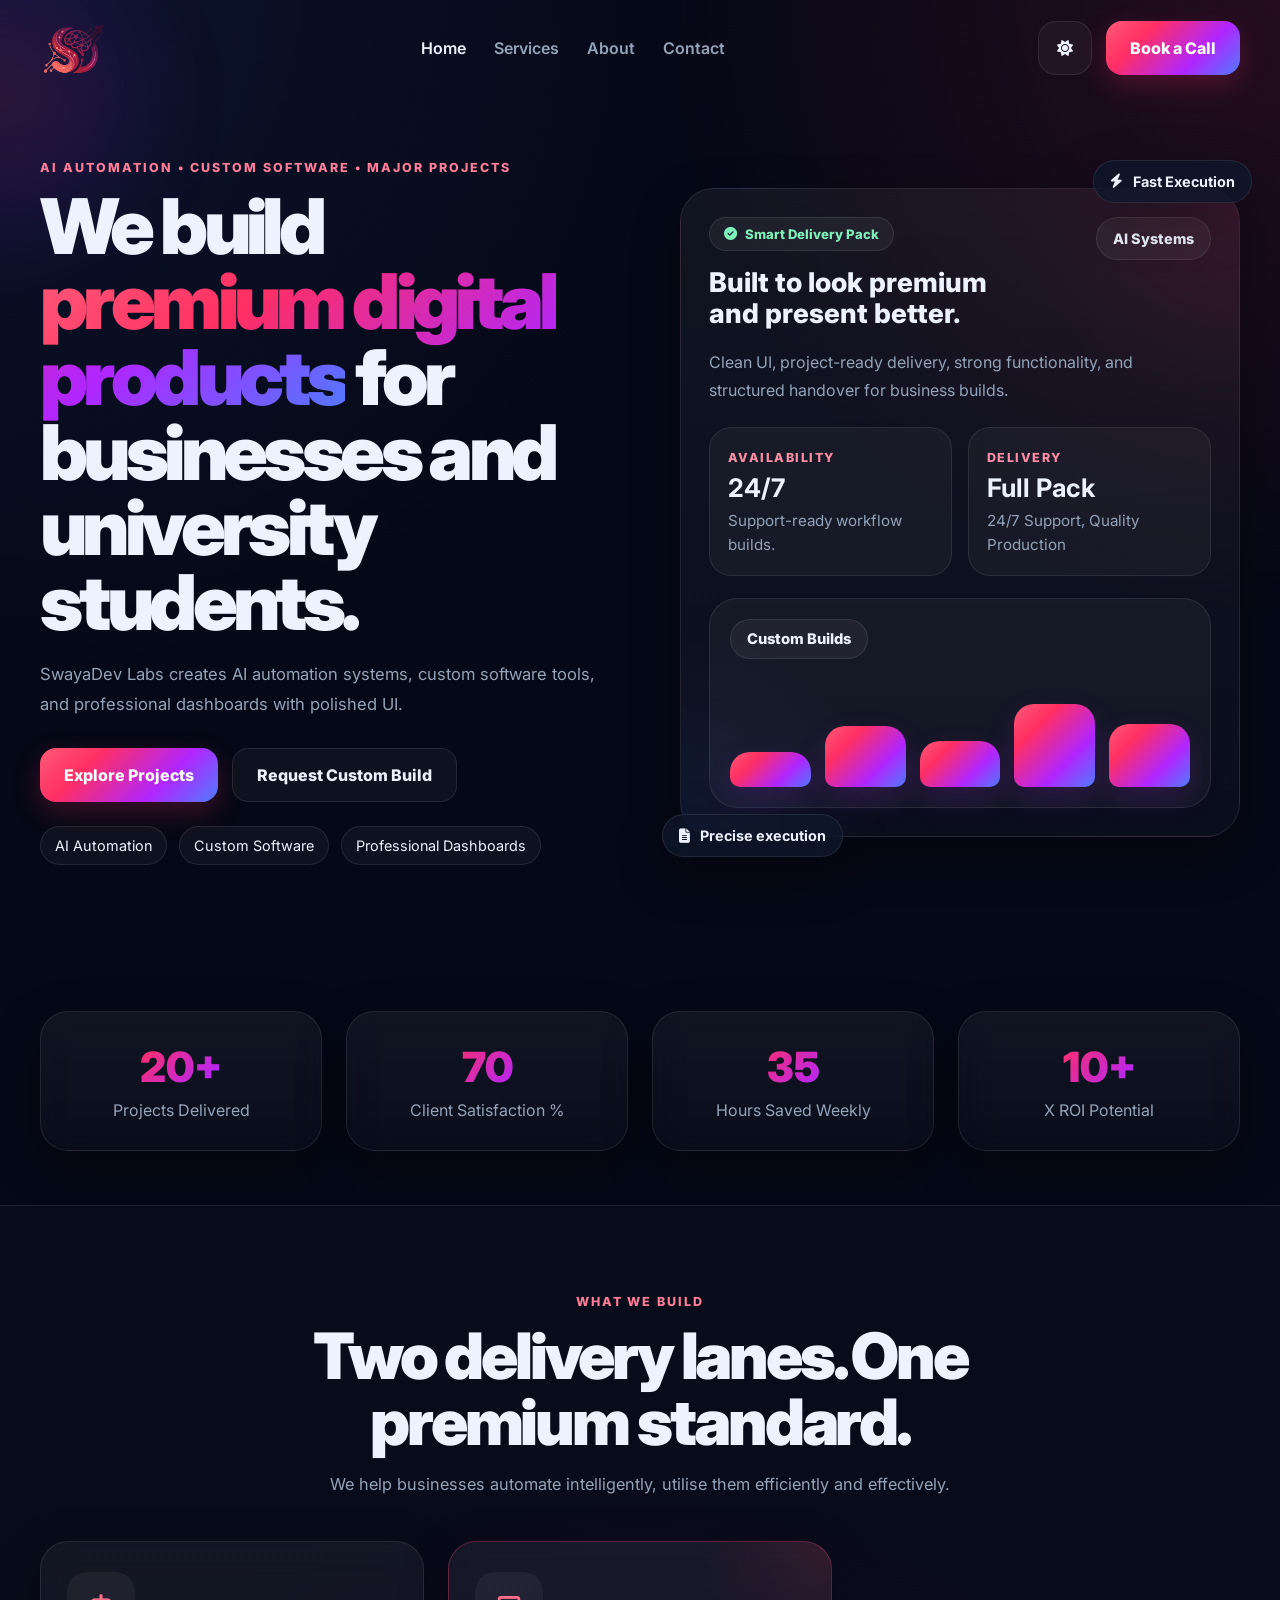
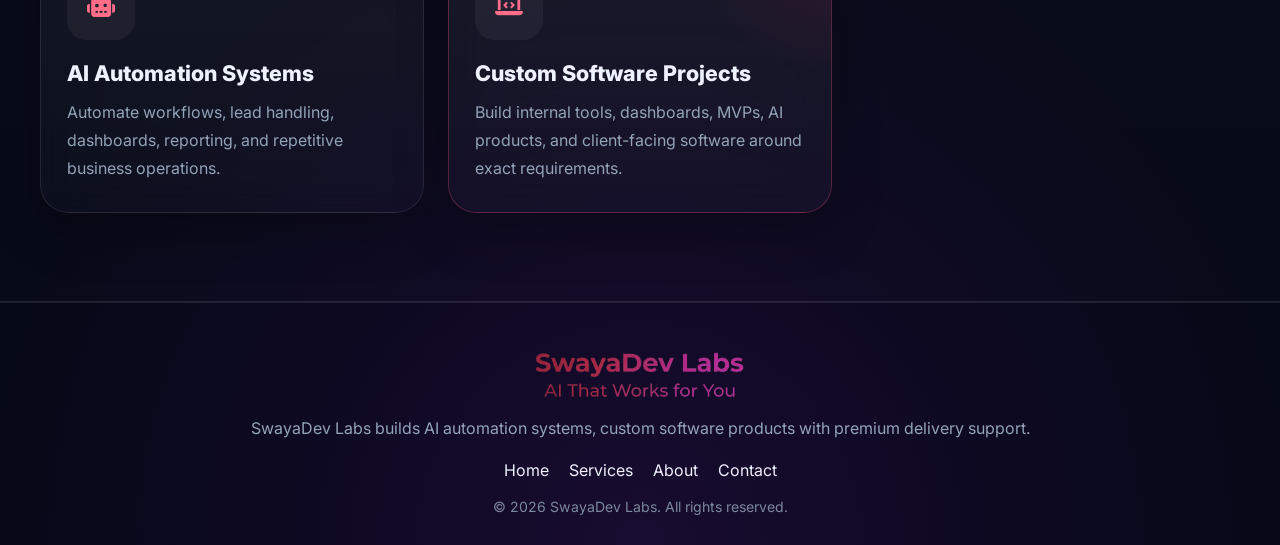
==== commit 4e5226d4: "Add files via upload" ====
--- a/index.html
+++ b/index.html
@@ -7,7 +7,7 @@
   <meta name="description" content="SwayaDev Labs builds AI automation systems, custom software, and major project solutions for university students with code, PPT, report, and customization." />
   <link rel="stylesheet" href="style.css" />
   <link href="https://fonts.googleapis.com/css2?family=Inter:wght@300;400;500;600;700;800;900&display=swap" rel="stylesheet"/>
-  <link rel="icon" type="image/png" href="Logo 2.1.jpeg" />
+  <link rel="icon" type="image/png" href="Just Logo.png" />
   <link rel="stylesheet" href="https://cdnjs.cloudflare.com/ajax/libs/font-awesome/6.5.0/css/all.min.css"/>
 </head>
 <body>
@@ -17,13 +17,11 @@
   <div class="page-shell">
     <nav class="topbar" id="topbar">
       <div class="container nav-wrap">
-        <a href="index.html"><img src="Logo 2.0.1.1.png" alt="SwayaDev Labs" class="logo-img"></a>
+        <a href="index.html"><img src="Just Logo.png" alt="SwayaDev Labs" class="logo-img"></a>
 
         <ul class="nav-links" id="navLinks">
           <li><a class="active" href="index.html">Home</a></li>
           <li><a href="services.html">Services</a></li>
-          <li><a href="projects.html">Projects</a></li>
-          <li><a href="pricing.html">Pricing</a></li>
           <li><a href="about.html">About</a></li>
           <li><a href="contact.html">Contact</a></li>
         </ul>
@@ -43,7 +41,7 @@
     <div class="hero-copy reveal-left">
       <div class="section-tag">AI Automation • Custom Software • Major Projects</div>
       <h1>We build <span class="gradient-text">premium digital products</span> for businesses and university students.</h1>
-      <p>SwayaDev Labs creates AI automation systems, custom software tools, and college-ready major project solutions with polished UI, source code, reports, PPTs, and submission support.</p>
+      <p>SwayaDev Labs creates AI automation systems, custom software tools, and professional dashboards with polished UI.</p>
 
       <div class="hero-actions">
         <a href="projects.html" class="btn-primary">Explore Projects</a>
@@ -51,9 +49,9 @@
       </div>
 
       <div class="hero-pills">
-        <span class="hero-pill">Source Code Included</span>
-        <span class="hero-pill">Report + PPT Delivery</span>
-        <span class="hero-pill">Submission Ready</span>
+        <span class="hero-pill">AI Automation</span>
+        <span class="hero-pill">Custom Software</span>
+        <span class="hero-pill">Professional Dashboards</span>
       </div>
     </div>
 
@@ -69,7 +67,7 @@
           </div>
 
           <p class="showcase-text">
-            Clean UI, project-ready delivery, strong presentation quality, and structured handover for business builds and student major projects.
+            Clean UI, project-ready delivery, strong functionality, and structured handover for business builds.
           </p>
 
           <div class="showcase-stats">
@@ -82,7 +80,7 @@
             <div class="mini-stat-card">
               <span class="mini-stat-label">Delivery</span>
               <strong>Full Pack</strong>
-              <p>Code, report, PPT, and guidance.</p>
+              <p>24/7 Support, Quality Production</p>
             </div>
           </div>
 
@@ -105,7 +103,7 @@
 
         <div class="floating-note note-two">
           <i class="fas fa-file-lines"></i>
-          <span>Report + PPT Included</span>
+          <span>Precise execution</span>
         </div>
       </div>
     </div>
@@ -115,7 +113,7 @@
     <section class="section-tight">
       <div class="container stats-grid">
         <div class="card stat-card stagger-up">
-          <h2 class="counter" data-target="150">0</h2>
+          <h2 class="counter" data-target="20">0</h2>
           <p>Projects Delivered</p>
         </div>
         <div class="card stat-card stagger-up">
@@ -138,7 +136,7 @@
         <div class="section-head center reveal">
           <div class="section-tag">What We Build</div>
           <h2>Two delivery lanes. One premium standard.</h2>
-          <p>We help businesses automate intelligently and help university students submit major projects that actually look impressive.</p>
+          <p>We help businesses automate intelligently, utilise them efficiently and effectively.</p>
         </div>
 
         <div class="services-grid">
@@ -154,74 +152,19 @@
             <p>Build internal tools, dashboards, MVPs, AI products, and client-facing software around exact requirements.</p>
           </div>
 
-          <div class="service-card stagger-up">
-            <div class="icon-box"><i class="fas fa-user-graduate"></i></div>
-            <h3>Major Projects for Students</h3>
-            <p>College submission-ready projects with code, report, PPT, explanation notes, and semi-customization support.</p>
-          </div>
         </div>
       </div>
     </section>
 
-    <section class="section">
-      <div class="container">
-        <div class="section-head center reveal">
-          <div class="section-tag">Testimonials</div>
-          <h2>People love the delivery quality.</h2>
-          <p>From student submissions to business tools, the final output feels polished, useful, and presentation-ready.</p>
-        </div>
-
-        <div class="testimonial-slider reveal" data-slider>
-          <div class="testimonial-track">
-            <div class="testimonial-card">
-              <div class="badge">Student Project</div>
-              <h3>“The project looked way better than a normal college submission.”</h3>
-              <p>I got the code, report, PPT, and explanation support. It felt premium and helped me present more confidently.</p>
-              <div class="testimonial-meta">
-                <div class="testimonial-avatar">AR</div>
-                <div><strong>Aryan R.</strong><br><span>Final Year Student</span></div>
-              </div>
-            </div>
-
-            <div class="testimonial-card">
-              <div class="badge">Business Client</div>
-              <h3>“The automation workflow saved our team a lot of manual effort.”</h3>
-              <p>The build quality was clean, the UI felt modern, and the system actually improved our operations.</p>
-              <div class="testimonial-meta">
-                <div class="testimonial-avatar">KM</div>
-                <div><strong>Karan M.</strong><br><span>Operations Lead</span></div>
-              </div>
-            </div>
-
-            <div class="testimonial-card">
-              <div class="badge">Custom Build</div>
-              <h3>“The visual quality and handover support were excellent.”</h3>
-              <p>It did not just work well, it also looked strong in demos and internal presentations.</p>
-              <div class="testimonial-meta">
-                <div class="testimonial-avatar">SP</div>
-                <div><strong>Shreya P.</strong><br><span>Product Client</span></div>
-              </div>
-            </div>
-          </div>
-
-          <div class="slider-dots">
-            <button class="slider-dot active"></button>
-            <button class="slider-dot"></button>
-            <button class="slider-dot"></button>
-          </div>
-        </div>
-      </div>
-    </section>
+    
 
     <footer class="footer">
       <div class="container">
-        <img src="Logo 2.1.jpeg" alt="SwayaDev Labs" class="footer-logo-img">
-        <p>SwayaDev Labs builds AI automation systems, custom software products, and university major projects with premium delivery support.</p>
+        <img src="Company Name.png" alt="SwayaDev Labs" class="footer-logo-img">
+        <p>SwayaDev Labs builds AI automation systems, custom software products with premium delivery support.</p>
         <div class="footer-links">
           <a href="index.html">Home</a>
           <a href="services.html">Services</a>
-          <a href="projects.html">Projects</a>
-          <a href="pricing.html">Pricing</a>
           <a href="about.html">About</a>
           <a href="contact.html">Contact</a>
         </div>
@@ -232,4 +175,4 @@
 
   <script src="script.js"></script>
 </body>
-</html>
+</html>
--- a/style.css
+++ b/style.css
@@ -1,385 +1,1241 @@
-*, *::before, *::after { margin: 0; padding: 0; box-sizing: border-box; }
+*,
+*::before,
+*::after {
+  margin: 0;
+  padding: 0;
+  box-sizing: border-box;
+}
 
 :root {
-  --bg: #050810;
-  --surface: #0d1117;
-  --card: #111827;
-  --border: #2a1a2e;
-  --accent: #C72C4A;
-  --accent2: #7B1E6A;
-  --text: #f1f5f9;
+  --bg: #050816;
+  --surface: rgba(15, 23, 42, 0.82);
+  --border: rgba(255, 255, 255, 0.09);
+  --text: #eef2ff;
   --muted: #94a3b8;
-  --grad: linear-gradient(135deg, #E04F67, #C72C4A, #7B1E6A, #4A1442);
-}
-
-html { scroll-behavior: smooth; }
+  --accent: #ff2f63;
+  --success: #39d98a;
+  --grad: linear-gradient(135deg, #ff5a77 0%, #ff2f63 28%, #b026ff 68%, #4f7cff 100%);
+  --shadow: 0 18px 50px rgba(0, 0, 0, 0.30);
+  --radius: 24px;
+  --header-height: 96px;
+}
+
+body.light-mode {
+  --bg: #f5f7ff;
+  --surface: rgba(255, 255, 255, 0.9);
+  --border: rgba(15, 23, 42, 0.08);
+  --text: #101828;
+  --muted: #475467;
+  --shadow: 0 14px 34px rgba(15, 23, 42, 0.08);
+}
+
+html {
+  scroll-behavior: smooth;
+}
 
 body {
   font-family: 'Inter', sans-serif;
-  background: var(--bg);
+  background:
+    radial-gradient(circle at top left, rgba(79,124,255,0.10), transparent 28%),
+    radial-gradient(circle at top right, rgba(255,47,99,0.12), transparent 25%),
+    radial-gradient(circle at bottom center, rgba(176,38,255,0.11), transparent 30%),
+    var(--bg);
   color: var(--text);
   overflow-x: hidden;
+  transition: background 0.35s ease, color 0.35s ease;
+  padding-top: var(--header-height);
+}
+
+a {
+  color: inherit;
+  text-decoration: none;
+}
+
+img {
+  max-width: 100%;
+  display: block;
+}
+
+input,
+textarea,
+button {
+  font: inherit;
+}
+
+.noise-overlay {
+  position: fixed;
+  inset: 0;
+  pointer-events: none;
+  opacity: 0.18;
+  background-image:
+    linear-gradient(rgba(255,255,255,0.018) 1px, transparent 1px),
+    linear-gradient(90deg, rgba(255,255,255,0.018) 1px, transparent 1px);
+  background-size: 28px 28px;
+  z-index: 0;
+}
+
+.cursor-glow {
+  position: fixed;
+  width: 400px;
+  height: 400px;
+  border-radius: 50%;
+  background: radial-gradient(circle, rgba(255,47,99,0.16), rgba(176,38,255,0.10), transparent 66%);
+  pointer-events: none;
+  transform: translate(-50%, -50%);
+  filter: blur(34px);
+  z-index: 1;
+}
+
+.page-shell {
+  position: relative;
+  z-index: 2;
+}
+
+.container {
+  width: min(1200px, calc(100% - 48px));
+  margin: 0 auto;
+}
+
+.section {
+  padding: 88px 0;
+}
+
+.section-tight {
+  padding: 54px 0;
+}
+
+.page-hero {
+  padding: 56px 0 70px;
+}
+
+.section-dark {
+  background: linear-gradient(180deg, rgba(255,255,255,0.02), rgba(255,255,255,0.01));
+  border-top: 1px solid var(--border);
+  border-bottom: 1px solid var(--border);
+}
+
+.section-tag {
+  color: #ff7d98;
+  text-transform: uppercase;
+  letter-spacing: 0.16em;
+  font-weight: 800;
+  font-size: 0.78rem;
+  margin-bottom: 14px;
+}
+
+.section-head {
+  max-width: 760px;
+  margin-bottom: 42px;
+}
+
+.section-head.center {
+  text-align: center;
+  margin-left: auto;
+  margin-right: auto;
+}
+
+.section-head h1,
+.section-head h2 {
+  font-size: clamp(2.2rem, 5vw, 4.8rem);
+  line-height: 1.02;
+  font-weight: 900;
+  letter-spacing: -0.05em;
+  margin-bottom: 16px;
+}
+
+.section-head p {
+  color: var(--muted);
+  line-height: 1.8;
+  font-size: 1.02rem;
+  max-width: 760px;
+}
+
+.gradient-text {
+  background: var(--grad);
+  -webkit-background-clip: text;
+  -webkit-text-fill-color: transparent;
+}
+
+.topbar {
+  position: fixed;
+  top: 0;
+  left: 0;
   width: 100%;
-}
-
-/* NAVBAR */
-.navbar {
-  position: fixed; top: 0; width: 100%; z-index: 1000;
-  padding: 8px 0;
-  transition: background 0.3s, box-shadow 0.3s;
-}
-.navbar.scrolled {
-  background: rgba(5,8,16,0.95);
-  backdrop-filter: blur(12px);
+  z-index: 1000;
+  min-height: var(--header-height);
+  padding: 14px 0;
+  display: flex;
+  align-items: center;
+  transition: all 0.3s ease;
+}
+
+.topbar.scrolled {
+  background: rgba(5, 8, 22, 0.76);
+  backdrop-filter: blur(18px);
   box-shadow: 0 1px 0 var(--border);
 }
-.nav-container {
-  width: 100%; padding: 0 40px;
-  display: flex; align-items: center; justify-content: space-between;
-}
+
+body.light-mode .topbar.scrolled {
+  background: rgba(255,255,255,0.82);
+}
+
+.nav-wrap {
+  display: flex;
+  align-items: center;
+  justify-content: space-between;
+  gap: 20px;
+}
+
 .logo-img {
-  height: 90px; width: auto;
-  max-width: 260px; object-fit: contain; display: block;
-}
-.nav-links { list-style: none; display: flex; gap: 24px; }
-.nav-links a { text-decoration: none; color: var(--muted); font-size: 0.9rem; transition: color 0.2s; }
-.nav-links a:hover { color: var(--text); }
-.hamburger { display: none; flex-direction: column; gap: 5px; cursor: pointer; }
-.hamburger span { display: block; width: 24px; height: 2px; background: var(--text); border-radius: 2px; }
-
-/* HERO */
+  height: 56px;
+  width: auto;
+  object-fit: contain;
+  flex-shrink: 0;
+}
+
+.nav-links {
+  list-style: none;
+  display: flex;
+  align-items: center;
+  gap: 28px;
+  flex: 1;
+  justify-content: center;
+}
+
+.nav-links a {
+  font-size: 1rem;
+  color: var(--muted);
+  font-weight: 600;
+}
+
+.nav-links a:hover,
+.nav-links a.active {
+  color: var(--text);
+}
+
+.nav-right {
+  display: flex;
+  align-items: center;
+  gap: 14px;
+  flex-shrink: 0;
+}
+
+.theme-toggle,
+.hamburger {
+  width: 54px;
+  height: 54px;
+  border-radius: 18px;
+  border: 1px solid var(--border);
+  background: rgba(255,255,255,0.04);
+  color: var(--text);
+  cursor: pointer;
+}
+
+.theme-toggle {
+  display: inline-flex;
+  align-items: center;
+  justify-content: center;
+}
+
+.hamburger {
+  display: none;
+  flex-direction: column;
+  justify-content: center;
+  align-items: center;
+  gap: 5px;
+}
+
+.hamburger span {
+  width: 18px;
+  height: 2px;
+  background: var(--text);
+  border-radius: 999px;
+}
+
+.btn-primary,
+.btn-secondary {
+  display: inline-flex;
+  align-items: center;
+  justify-content: center;
+  min-height: 54px;
+  padding: 14px 24px;
+  border-radius: 16px;
+  font-weight: 800;
+  transition: transform 0.2s ease;
+}
+
+.btn-primary {
+  background: var(--grad);
+  color: #fff;
+  box-shadow: 0 10px 28px rgba(255,47,99,0.22);
+}
+
+.btn-secondary {
+  background: rgba(255,255,255,0.04);
+  border: 1px solid var(--border);
+  color: var(--text);
+}
+
+.btn-primary:hover,
+.btn-secondary:hover {
+  transform: translateY(-2px);
+}
+
 .hero {
-  min-height: 100vh;
-  display: flex; align-items: center; justify-content: space-between;
-  width: 100%; padding: 140px 6vw 80px;
-  position: relative; gap: 60px;
-}
-.hero-bg-glow {
-  position: fixed; top: -200px; left: 50%; transform: translateX(-50%);
-  width: 800px; height: 600px;
-  background: radial-gradient(ellipse at center, rgba(199,44,74,0.15) 0%, transparent 70%);
-  pointer-events: none; z-index: 0;
-}
-.hero-content { flex: 1; z-index: 1; }
+  padding: 64px 0 92px;
+}
+
+.hero-grid {
+  display: grid;
+  grid-template-columns: minmax(0, 1fr) minmax(420px, 560px);
+  gap: 56px;
+  align-items: center;
+}
+
+.hero-copy h1 {
+  font-size: clamp(2.8rem, 6vw, 5.4rem);
+  line-height: 0.98;
+  font-weight: 900;
+  letter-spacing: -0.06em;
+  margin-bottom: 18px;
+}
+
+.hero-copy p {
+  color: var(--muted);
+  line-height: 1.85;
+  font-size: 1.04rem;
+  margin-bottom: 28px;
+  max-width: 680px;
+}
+
+.hero-actions {
+  display: flex;
+  gap: 14px;
+  flex-wrap: wrap;
+  margin-bottom: 24px;
+}
+
+.hero-pills {
+  display: flex;
+  flex-wrap: wrap;
+  gap: 12px;
+}
+
+.hero-pill {
+  padding: 10px 14px;
+  border: 1px solid var(--border);
+  border-radius: 999px;
+  background: rgba(255,255,255,0.04);
+  color: var(--text);
+  font-size: 0.9rem;
+}
+
+.hero-visual {
+  min-width: 0;
+}
+
+.hero-showcase {
+  position: relative;
+  padding: 28px 0;
+}
+
+.showcase-main-card {
+  position: relative;
+  border-radius: 34px;
+  border: 1px solid var(--border);
+  background:
+    radial-gradient(circle at top right, rgba(255,47,99,0.10), transparent 26%),
+    radial-gradient(circle at bottom left, rgba(79,124,255,0.10), transparent 24%),
+    linear-gradient(180deg, rgba(255,255,255,0.05), rgba(255,255,255,0.025));
+  backdrop-filter: blur(18px);
+  box-shadow: var(--shadow);
+  padding: 28px;
+  min-height: 520px;
+  overflow: hidden;
+}
+
+.showcase-top {
+  display: flex;
+  justify-content: space-between;
+  align-items: flex-start;
+  gap: 18px;
+  margin-bottom: 18px;
+}
+
+.showcase-top h3 {
+  font-size: 1.7rem;
+  line-height: 1.15;
+  font-weight: 800;
+  max-width: 320px;
+}
+
+.showcase-mini-pill {
+  padding: 12px 16px;
+  border-radius: 999px;
+  border: 1px solid var(--border);
+  background: rgba(255,255,255,0.05);
+  font-size: 0.9rem;
+  font-weight: 800;
+  white-space: nowrap;
+}
+
+.showcase-text {
+  color: var(--muted);
+  line-height: 1.8;
+  margin-bottom: 22px;
+  max-width: 92%;
+}
+
+.showcase-stats {
+  display: grid;
+  grid-template-columns: repeat(2, 1fr);
+  gap: 16px;
+  margin-bottom: 22px;
+}
+
+.mini-stat-card {
+  border: 1px solid var(--border);
+  background: rgba(255,255,255,0.04);
+  border-radius: 22px;
+  padding: 18px;
+}
+
+.mini-stat-label {
+  display: inline-block;
+  color: #ff8da5;
+  font-size: 0.78rem;
+  font-weight: 800;
+  text-transform: uppercase;
+  letter-spacing: 0.12em;
+  margin-bottom: 10px;
+}
+
+.mini-stat-card strong {
+  display: block;
+  font-size: 1.6rem;
+  line-height: 1;
+  margin-bottom: 8px;
+}
+
+.mini-stat-card p {
+  color: var(--muted);
+  line-height: 1.6;
+  font-size: 0.95rem;
+}
+
+.showcase-chart-card {
+  position: relative;
+  border: 1px solid var(--border);
+  background: rgba(255,255,255,0.04);
+  border-radius: 28px;
+  padding: 20px;
+  min-height: 180px;
+}
+
+.hero-chart-label {
+  display: inline-flex;
+  padding: 10px 16px;
+  border-radius: 999px;
+  background: rgba(255,255,255,0.05);
+  border: 1px solid var(--border);
+  font-size: 0.92rem;
+  font-weight: 800;
+  margin-bottom: 18px;
+}
+
+.clean-bars {
+  height: 110px;
+  display: flex;
+  align-items: flex-end;
+  gap: 14px;
+}
+
+.clean-bars span {
+  flex: 1;
+  background: var(--grad);
+  border-radius: 20px 20px 10px 10px;
+  box-shadow: 0 12px 30px rgba(176, 38, 255, 0.16);
+  animation: upDown 3s ease-in-out infinite;
+}
+
+.clean-bars span:nth-child(2) { animation-delay: .15s; }
+.clean-bars span:nth-child(3) { animation-delay: .3s; }
+.clean-bars span:nth-child(4) { animation-delay: .45s; }
+.clean-bars span:nth-child(5) { animation-delay: .6s; }
+
+.floating-note {
+  position: absolute;
+  display: inline-flex;
+  align-items: center;
+  gap: 10px;
+  padding: 12px 16px;
+  border-radius: 999px;
+  border: 1px solid var(--border);
+  background: var(--surface);
+  backdrop-filter: blur(18px);
+  box-shadow: var(--shadow);
+  font-size: 0.9rem;
+  font-weight: 700;
+}
+
+.note-one {
+  top: 0;
+  right: -12px;
+}
+
+.note-two {
+  bottom: 8px;
+  left: -18px;
+}
+
+.stats-grid,
+.services-grid {
+  display: grid;
+  gap: 24px;
+}
+
+.stats-grid {
+  grid-template-columns: repeat(4, 1fr);
+}
+
+.services-grid {
+  grid-template-columns: repeat(3, 1fr);
+}
+
+.card,
+.service-card,
+.testimonial-card {
+  background: linear-gradient(180deg, rgba(255,255,255,0.05), rgba(255,255,255,0.025));
+  border: 1px solid var(--border);
+  border-radius: 28px;
+  box-shadow: var(--shadow);
+  backdrop-filter: blur(18px);
+  padding: 30px 26px;
+}
+
+.stat-card {
+  text-align: center;
+}
+
+.stat-card h2 {
+  font-size: 2.6rem;
+  font-weight: 900;
+  background: var(--grad);
+  -webkit-background-clip: text;
+  -webkit-text-fill-color: transparent;
+}
+
+.stat-card p {
+  margin-top: 8px;
+  color: var(--muted);
+}
+
+.icon-box {
+  width: 68px;
+  height: 68px;
+  border-radius: 20px;
+  background: rgba(255,255,255,0.05);
+  color: #ff6d88;
+  display: inline-flex;
+  align-items: center;
+  justify-content: center;
+  font-size: 1.4rem;
+  margin-bottom: 20px;
+}
+
+.service-card h3 {
+  font-size: 1.35rem;
+  margin-bottom: 12px;
+  font-weight: 800;
+}
+
+.service-card p {
+  color: var(--muted);
+  line-height: 1.75;
+  font-size: 1rem;
+}
+
+.service-card.featured {
+  border-color: rgba(255,77,125,0.28);
+  background:
+    radial-gradient(circle at top right, rgba(255,47,99,0.12), transparent 28%),
+    linear-gradient(180deg, rgba(255,255,255,0.06), rgba(255,255,255,0.028));
+}
+
 .badge {
-  display: inline-block;
-  background: rgba(199,44,74,0.15);
-  border: 1px solid rgba(199,44,74,0.3);
-  color: #E04F67; padding: 6px 16px;
-  border-radius: 50px; font-size: 0.85rem; margin-bottom: 24px;
-}
-.hero-content h1 {
-  font-size: clamp(2.5rem, 5vw, 4rem);
-  font-weight: 900; line-height: 1.15; margin-bottom: 20px;
-}
-.hero-content h1 span { background: var(--grad); -webkit-background-clip: text; -webkit-text-fill-color: transparent; }
-.hero-content p { color: var(--muted); font-size: 1.1rem; line-height: 1.7; max-width: 500px; margin-bottom: 36px; }
-.hero-btns { display: flex; gap: 16px; flex-wrap: wrap; }
-
-.btn-primary {
-  background: var(--grad); color: #fff;
-  padding: 14px 32px; border-radius: 10px;
-  text-decoration: none; font-weight: 600;
-  border: none; cursor: pointer; font-size: 1rem;
-  transition: opacity 0.2s, transform 0.2s;
-  display: inline-flex; align-items: center; gap: 8px;
-}
-.btn-primary:hover { opacity: 0.9; transform: translateY(-2px); }
-.btn-outline {
-  background: transparent; border: 1px solid var(--border);
-  color: var(--text); padding: 14px 32px;
-  border-radius: 10px; text-decoration: none;
-  font-weight: 600; font-size: 1rem;
-  transition: border-color 0.2s, transform 0.2s;
-}
-.btn-outline:hover { border-color: var(--accent); transform: translateY(-2px); }
-
-/* HERO VISUAL */
-.hero-visual {
-  flex: 1; position: relative;
-  height: 420px; display: flex;
-  align-items: center; justify-content: center;
-}
-.orb { position: absolute; border-radius: 50%; filter: blur(60px); animation: float 6s ease-in-out infinite; }
-.orb1 { width: 300px; height: 300px; background: rgba(199,44,74,0.25); top: 50px; left: 50px; }
-.orb2 { width: 200px; height: 200px; background: rgba(123,30,106,0.2); bottom: 40px; right: 40px; animation-delay: 3s; }
-.card-float {
-  position: absolute; background: var(--card); border: 1px solid var(--border);
-  border-radius: 14px; padding: 14px 20px;
-  display: flex; align-items: center; gap: 10px;
-  font-size: 0.9rem; font-weight: 600;
-  backdrop-filter: blur(10px); box-shadow: 0 8px 32px rgba(0,0,0,0.3);
-  animation: floatCard 4s ease-in-out infinite;
-}
-.card-float i { color: var(--accent); font-size: 1.2rem; }
-.card1 { top: 60px; left: 30px; }
-.card2 { top: 50%; right: 20px; transform: translateY(-50%); animation-delay: 1.5s; }
-.card3 { bottom: 60px; left: 60px; animation-delay: 3s; }
-@keyframes float { 0%,100%{ transform:translateY(0) } 50%{ transform:translateY(-20px) } }
-@keyframes floatCard { 0%,100%{ transform:translateY(0) } 50%{ transform:translateY(-10px) } }
-
-/* STATS */
-.stats {
-  background: var(--surface);
-  border-top: 1px solid var(--border); border-bottom: 1px solid var(--border);
-  padding: 60px 6vw; width: 100%;
-}
-.stats-container { width: 100%; display: grid; grid-template-columns: repeat(4,1fr); gap: 40px; text-align: center; }
-.stat-item h2 { font-size: 3rem; font-weight: 900; background: var(--grad); -webkit-background-clip: text; -webkit-text-fill-color: transparent; }
-.stat-item p { color: var(--muted); font-size: 0.95rem; margin-top: 6px; }
-
-/* SECTION COMMON */
-.section-label { color: var(--accent); font-size: 0.85rem; font-weight: 600; text-transform: uppercase; letter-spacing: 2px; margin-bottom: 12px; }
-.section-title { font-size: clamp(1.8rem, 3vw, 2.6rem); font-weight: 800; margin-bottom: 16px; }
-.section-sub { color: var(--muted); font-size: 1.05rem; max-width: 560px; line-height: 1.7; }
-
-/* SERVICES */
-.services { width: 100%; padding: 100px 6vw; }
-.services-grid { display: grid; grid-template-columns: repeat(3,1fr); gap: 24px; margin-top: 52px; }
-.service-card {
-  background: var(--card); border: 1px solid var(--border);
-  border-radius: 16px; padding: 32px 28px;
-  transition: border-color 0.3s, transform 0.3s, box-shadow 0.3s;
-}
-.service-card:hover { border-color: var(--accent); transform: translateY(-6px); box-shadow: 0 12px 40px rgba(199,44,74,0.15); }
-.service-icon {
-  width: 52px; height: 52px; background: rgba(199,44,74,0.15);
-  border-radius: 12px; display: flex; align-items: center; justify-content: center; margin-bottom: 20px;
-}
-.service-icon i { font-size: 1.4rem; color: var(--accent); }
-.service-card h3 { font-size: 1.1rem; font-weight: 700; margin-bottom: 10px; }
-.service-card p { color: var(--muted); font-size: 0.93rem; line-height: 1.65; }
-
-/* ABOUT US */
-.about { width: 100%; padding: 100px 6vw; background: var(--surface); border-top: 1px solid var(--border); }
-.about-top { margin-bottom: 60px; }
-.about-grid { display: grid; grid-template-columns: 1fr 1fr; gap: 48px; align-items: start; }
-.about-story h3 { font-size: 1.4rem; font-weight: 800; margin-bottom: 20px; }
-.about-story p { color: var(--muted); font-size: 0.97rem; line-height: 1.8; margin-bottom: 16px; }
-.highlight-text { background: var(--grad); -webkit-background-clip: text; -webkit-text-fill-color: transparent; font-weight: 700; }
-.about-values { display: grid; grid-template-columns: 1fr 1fr; gap: 16px; }
-.value-card {
-  background: var(--card); border: 1px solid var(--border);
-  border-radius: 16px; padding: 24px 20px;
-  transition: border-color 0.3s, transform 0.3s;
-}
-.value-card:hover { border-color: var(--accent); transform: translateY(-4px); }
-.value-card i { font-size: 1.4rem; color: var(--accent); margin-bottom: 12px; display: block; }
-.value-card h4 { font-size: 0.95rem; font-weight: 700; margin-bottom: 8px; }
-.value-card p { font-size: 0.85rem; color: var(--muted); line-height: 1.6; }
-
-/* WHY US */
-.why-us {
-  background: var(--bg);
-  border-top: 1px solid var(--border); border-bottom: 1px solid var(--border);
-  padding: 100px 6vw; display: flex; justify-content: center; gap: 80px; flex-wrap: wrap; width: 100%;
-}
-.why-content { max-width: 540px; }
-.why-list { margin-top: 40px; display: flex; flex-direction: column; gap: 28px; }
-.why-item { display: flex; gap: 18px; align-items: flex-start; }
-.why-item i {
-  font-size: 1.4rem; color: var(--accent); margin-top: 4px; flex-shrink: 0;
-  width: 44px; height: 44px; background: rgba(199,44,74,0.1);
-  border-radius: 10px; display: flex; align-items: center; justify-content: center;
-}
-.why-item h4 { font-size: 1rem; font-weight: 700; margin-bottom: 4px; }
-.why-item p { color: var(--muted); font-size: 0.92rem; line-height: 1.6; }
-.why-visual { display: flex; align-items: center; }
-.glow-box {
-  background: var(--card); border: 1px solid rgba(199,44,74,0.3);
-  border-radius: 20px; padding: 40px; text-align: center; max-width: 300px;
-  box-shadow: 0 0 60px rgba(199,44,74,0.1);
-}
-.glow-box i { font-size: 3rem; color: var(--accent); margin-bottom: 20px; }
-.glow-box h3 { font-size: 1.3rem; font-weight: 800; margin-bottom: 12px; }
-.glow-box p { color: var(--muted); font-size: 0.92rem; line-height: 1.6; }
-
-/* ROI CALCULATOR */
-.roi {
-  width: 100%; padding: 100px 6vw;
-  background: var(--surface); border-top: 1px solid var(--border);
-}
-.roi .section-sub { margin-bottom: 48px; }
-.roi-card {
-  display: grid; grid-template-columns: 1fr 2px 1fr;
-  background: var(--card); border: 1px solid var(--border);
-  border-radius: 24px; overflow: hidden;
-  box-shadow: 0 20px 60px rgba(0,0,0,0.3);
-}
-.roi-inputs { padding: 40px 36px; display: flex; flex-direction: column; gap: 24px; }
-.roi-divider { background: var(--border); width: 2px; }
-.roi-results { padding: 40px 36px; display: flex; flex-direction: column; gap: 20px; }
-.roi-sub-title { font-size: 1rem; font-weight: 700; display: flex; align-items: center; gap: 10px; margin-bottom: 8px; }
-.roi-sub-title i { color: var(--accent); }
-.roi-field label { display: block; font-size: 0.83rem; color: var(--muted); margin-bottom: 8px; font-weight: 500; }
-.roi-slider-row { display: flex; align-items: center; gap: 14px; }
-.roi-slider-row input[type="range"] {
-  flex: 1; -webkit-appearance: none; appearance: none;
-  height: 5px; border-radius: 4px; background: var(--border); outline: none; cursor: pointer;
-}
-.roi-slider-row input[type="range"]::-webkit-slider-thumb {
-  -webkit-appearance: none; width: 18px; height: 18px; border-radius: 50%;
-  background: var(--grad); cursor: pointer; border: none; box-shadow: 0 0 8px rgba(199,44,74,0.5);
-}
-.roi-val { min-width: 76px; text-align: right; font-weight: 700; font-size: 0.9rem; color: #E04F67; }
-.roi-result-highlight {
-  display: grid; grid-template-columns: 1fr 1fr; gap: 16px;
-  background: rgba(199,44,74,0.06); border: 1px solid rgba(199,44,74,0.2);
-  border-radius: 16px; padding: 20px;
-}
-.roi-result-big span { font-size: 0.78rem; color: var(--muted); display: block; margin-bottom: 4px; }
-.roi-result-big h2 { font-size: 1.7rem; font-weight: 900; background: var(--grad); -webkit-background-clip: text; -webkit-text-fill-color: transparent; }
-.roi-result-grid { display: grid; grid-template-columns: 1fr 1fr; gap: 12px; }
-.roi-result-item {
-  display: flex; align-items: center; gap: 12px;
-  background: var(--surface); border: 1px solid var(--border);
-  border-radius: 12px; padding: 14px 16px;
-}
-.roi-result-item i { color: var(--accent); font-size: 1.2rem; flex-shrink: 0; }
-.roi-result-item p { font-size: 0.75rem; color: var(--muted); margin-bottom: 2px; }
-.roi-result-item h4 { font-size: 1rem; font-weight: 800; color: var(--text); }
-.roi-note {
-  font-size: 0.78rem; color: var(--muted);
-  background: rgba(255,255,255,0.03); border: 1px solid var(--border);
-  border-radius: 10px; padding: 12px 16px; line-height: 1.5;
-}
-
-/* CONTACT */
-.contact {
-  width: 100%; padding: 100px 6vw;
-  background: var(--bg); border-top: 1px solid var(--border);
-}
-.contact-inner {
-  display: grid; grid-template-columns: 1fr 1.4fr;
-  gap: 60px; align-items: center;
-}
-.contact-info .section-title span { background: var(--grad); -webkit-background-clip: text; -webkit-text-fill-color: transparent; }
-.contact-info .section-sub { margin-bottom: 0; }
-.contact-form-wrap {
-  background: var(--card); border: 1px solid var(--border);
-  border-radius: 20px; padding: 40px 36px;
-}
-.contact-form-wrap h3 { font-size: 1.2rem; font-weight: 800; margin-bottom: 28px; }
-.contact-form { display: flex; flex-direction: column; gap: 16px; }
-.form-row { display: grid; grid-template-columns: 1fr 1fr; gap: 16px; }
-.form-group { display: flex; flex-direction: column; gap: 6px; }
-.form-group label { font-size: 0.82rem; color: var(--muted); font-weight: 500; }
+  display: inline-flex;
+  align-items: center;
+  gap: 8px;
+  padding: 8px 14px;
+  border-radius: 999px;
+  background: rgba(255,255,255,0.05);
+  border: 1px solid var(--border);
+  color: var(--text);
+  font-size: 0.82rem;
+  font-weight: 800;
+  margin-bottom: 16px;
+}
+
+.badge.success {
+  color: #7ef0b9;
+}
+
+.reveal,
+.reveal-left,
+.zoom-reveal,
+.stagger-up {
+  opacity: 0;
+  transition: all 0.8s cubic-bezier(0.22, 1, 0.36, 1);
+}
+
+.reveal {
+  transform: translateY(50px);
+  filter: blur(10px);
+}
+
+.reveal-left {
+  transform: translateX(-60px);
+  filter: blur(10px);
+}
+
+.zoom-reveal {
+  transform: scale(0.94);
+  filter: blur(12px);
+}
+
+.stagger-up {
+  transform: translateY(45px);
+  filter: blur(8px);
+}
+
+.reveal.visible,
+.reveal-left.visible,
+.zoom-reveal.visible,
+.stagger-up.visible {
+  opacity: 1;
+  transform: none;
+  filter: blur(0);
+}
+
+.testimonial-slider {
+  overflow: hidden;
+  position: relative;
+}
+
+.testimonial-track {
+  display: flex;
+  width: 300%;
+  transition: transform 0.6s ease;
+}
+
+.testimonial-card {
+  flex: 0 0 100%;
+  width: 100%;
+}
+
+.testimonial-card h3 {
+  font-size: 1.2rem;
+  margin-bottom: 10px;
+}
+
+.testimonial-card p {
+  color: var(--muted);
+  line-height: 1.7;
+}
+
+.testimonial-meta {
+  display: flex;
+  align-items: center;
+  gap: 14px;
+  margin-top: 18px;
+}
+
+.testimonial-avatar {
+  width: 52px;
+  height: 52px;
+  border-radius: 16px;
+  background: var(--grad);
+  color: white;
+  display: inline-flex;
+  align-items: center;
+  justify-content: center;
+  font-weight: 800;
+}
+
+.slider-dots {
+  display: flex;
+  justify-content: center;
+  gap: 10px;
+  margin-top: 18px;
+}
+
+.slider-dot {
+  width: 10px;
+  height: 10px;
+  border-radius: 999px;
+  border: none;
+  background: rgba(255,255,255,0.18);
+  cursor: pointer;
+}
+
+.slider-dot.active {
+  background: var(--accent);
+}
+
+.contact-form {
+  display: grid;
+  gap: 16px;
+}
+
+.form-row {
+  display: grid;
+  grid-template-columns: 1fr 1fr;
+  gap: 16px;
+}
+
 .contact-form input,
 .contact-form textarea {
-  background: var(--surface); border: 1px solid var(--border);
-  color: var(--text); padding: 13px 16px;
-  border-radius: 10px; font-size: 0.93rem;
-  font-family: 'Inter', sans-serif;
-  transition: border-color 0.2s; width: 100%;
-}
-.contact-form input:focus,
-.contact-form textarea:focus { outline: none; border-color: var(--accent); }
-.contact-form textarea { resize: vertical; }
-.contact-success {
-  display: none; margin-top: 16px;
-  color: #4ade80; font-weight: 600;
-  font-size: 0.95rem; text-align: center;
-}
-
-/* MEET OUR FOUNDERS */
-.founders {
-  width: 100%; padding: 100px 6vw;
-  background: var(--surface); border-top: 1px solid var(--border);
+  width: 100%;
+  padding: 14px 16px;
+  border-radius: 14px;
+  border: 1px solid var(--border);
+  background: rgba(255,255,255,0.04);
+  color: var(--text);
+  outline: none;
+}
+
+.contact-form textarea {
+  resize: vertical;
+  min-height: 160px;
+}
+
+.contact-form input::placeholder,
+.contact-form textarea::placeholder {
+  color: var(--muted);
+}
+
+.contact-form button {
+  border: none;
+  cursor: pointer;
+}
+
+.footer {
+  border-top: 1px solid var(--border);
+  padding: 42px 0 30px;
   text-align: center;
 }
-.founders .section-sub { margin: 0 auto 52px; }
-.founders-grid {
-  display: grid; grid-template-columns: 1fr 1fr;
-  gap: 32px; max-width: 960px; margin: 0 auto; text-align: left;
-}
-.founder-card {
-  background: var(--card); border: 1px solid var(--border);
-  border-radius: 24px; padding: 40px 36px;
-  display: flex; gap: 28px; align-items: flex-start;
-  transition: border-color 0.3s, transform 0.3s, box-shadow 0.3s;
-}
-.founder-card:hover {
-  border-color: var(--accent);
-  transform: translateY(-8px);
-  box-shadow: 0 16px 50px rgba(199,44,74,0.18);
-}
-.founder-avatar-wrap { position: relative; flex-shrink: 0; }
-.founder-avatar {
-  width: 72px; height: 72px; background: var(--grad);
-  border-radius: 50%; display: flex; align-items: center; justify-content: center;
-  font-size: 1.5rem; font-weight: 900; color: #fff;
-  position: relative; z-index: 1;
-}
-.founder-glow {
-  position: absolute; top: 50%; left: 50%;
-  transform: translate(-50%, -50%);
-  width: 90px; height: 90px; border-radius: 50%;
-  background: radial-gradient(circle, rgba(199,44,74,0.35), transparent 70%);
-  filter: blur(8px);
-}
-.founder-info h3 { font-size: 1.2rem; font-weight: 800; margin-bottom: 6px; }
-.founder-role {
-  display: inline-block; background: rgba(199,44,74,0.15);
-  border: 1px solid rgba(199,44,74,0.3); color: #E04F67;
-  padding: 4px 14px; border-radius: 50px;
-  font-size: 0.78rem; font-weight: 600; margin-bottom: 14px;
-}
-.founder-info > p { color: var(--muted); font-size: 0.9rem; line-height: 1.65; margin-bottom: 20px; }
-.founder-contacts { display: flex; flex-direction: column; gap: 12px; }
-.founder-contacts a {
-  display: flex; align-items: center; gap: 10px;
-  color: var(--muted); text-decoration: none;
-  font-size: 0.88rem; transition: color 0.2s;
-}
-.founder-contacts a:hover { color: var(--accent); }
-.founder-contacts a i { color: var(--accent); font-size: 1rem; width: 18px; flex-shrink: 0; }
-
-/* FOOTER */
-.footer { padding: 60px 6vw 36px; border-top: 1px solid var(--border); width: 100%; }
-.footer-inner { width: 100%; text-align: center; }
-.footer-logo-img { height: 60px; width: auto; object-fit: contain; margin: 0 auto 12px; display: block; }
-.footer-inner p { color: var(--muted); font-size: 0.92rem; margin: 8px 0; }
-.footer-links { display: flex; gap: 28px; justify-content: center; margin: 20px 0; flex-wrap: wrap; }
-.footer-links a { color: var(--muted); text-decoration: none; font-size: 0.92rem; transition: color 0.2s; }
-.footer-links a:hover { color: var(--text); }
-.footer-copy { font-size: 0.82rem; color: #475569; margin-top: 16px; }
-
-/* RESPONSIVE */
-@media (max-width: 1024px) {
-  .roi-card { grid-template-columns: 1fr; }
-  .roi-divider { width: 100%; height: 2px; }
-}
-@media (max-width: 900px) {
-  .hero { flex-direction: column; text-align: center; padding-top: 160px; }
-  .hero-content p { max-width: 100%; }
-  .hero-btns { justify-content: center; }
-  .hero-visual { display: none; }
-  .services-grid { grid-template-columns: repeat(2,1fr); }
-  .stats-container { grid-template-columns: repeat(2,1fr); }
-  .about-grid { grid-template-columns: 1fr; }
-  .why-us { flex-direction: column; align-items: center; text-align: center; }
-  .why-item { flex-direction: column; align-items: center; text-align: center; }
-  .contact-inner { grid-template-columns: 1fr; }
-  .form-row { grid-template-columns: 1fr; }
-  .founders-grid { grid-template-columns: 1fr; max-width: 500px; }
-}
-@media (max-width: 580px) {
-  .services-grid { grid-template-columns: 1fr; }
-  .about-values { grid-template-columns: 1fr; }
-  .stats-container { grid-template-columns: repeat(2,1fr); }
-  .roi-result-highlight { grid-template-columns: 1fr; }
-  .roi-result-grid { grid-template-columns: 1fr; }
-  .contact-form-wrap { padding: 28px 20px; }
-  .founder-card { flex-direction: column; align-items: center; text-align: center; }
-  .founder-contacts a { justify-content: center; }
+
+.footer-logo-img {
+  height: 60px;
+  margin: 0 auto 10px;
+}
+
+.footer p {
+  color: var(--muted);
+  line-height: 1.7;
+}
+
+.footer-links {
+  display: flex;
+  justify-content: center;
+  flex-wrap: wrap;
+  gap: 20px;
+  margin: 18px 0;
+}
+
+.copy {
+  color: #7d879c;
+  font-size: 0.88rem;
+}
+
+@keyframes upDown {
+  0%, 100% { transform: scaleY(1); opacity: 0.95; }
+  50% { transform: scaleY(1.08); opacity: 1; }
+}
+
+@media (max-width: 1180px) {
+  .hero-grid {
+    grid-template-columns: 1fr;
+  }
+
+  .stats-grid {
+    grid-template-columns: repeat(2, 1fr);
+  }
+
+  .services-grid {
+    grid-template-columns: 1fr;
+  }
+ 
+  .floating-note {
+    position: static;
+    margin-top: 14px;
+  }
+}
+
+@media (max-width: 820px) {
   .nav-links {
-    display: none; flex-direction: column;
-    position: absolute; top: 110px; left: 0;
-    width: 100%; background: var(--surface);
-    padding: 24px; gap: 20px;
-    border-bottom: 1px solid var(--border);
-  }
-  .nav-links.open { display: flex; }
-  .hamburger { display: flex; }
-}
-
+    display: none;
+    position: fixed;
+    top: calc(var(--header-height) - 4px);
+    left: 20px;
+    right: 20px;
+    padding: 22px;
+    border-radius: 22px;
+    background: rgba(8, 12, 28, 0.96);
+    border: 1px solid var(--border);
+    flex-direction: column;
+    align-items: flex-start;
+    gap: 18px;
+    box-shadow: var(--shadow);
+  }
+
+  body.light-mode .nav-links {
+    background: rgba(255,255,255,0.98);
+  }
+
+  .nav-links.open {
+    display: flex;
+  }
+
+  .hamburger {
+    display: inline-flex;
+  }
+
+  .topbar .btn-primary {
+    display: none;
+  }
+
+  .stats-grid {
+    grid-template-columns: 1fr;
+  }
+
+  .section-head h1,
+  .section-head h2 {
+    font-size: clamp(2.1rem, 8vw, 3.4rem);
+  }
+
+  .showcase-top {
+    flex-direction: column;
+    align-items: flex-start;
+  }
+
+  .showcase-stats,
+  .form-row {
+    grid-template-columns: 1fr;
+  }
+}
+
+@media (max-width: 560px) {
+  :root {
+    --header-height: 84px;
+  }
+
+  .container {
+    width: min(100%, calc(100% - 24px));
+  }
+
+  .hero {
+    padding: 40px 0 74px;
+  }
+
+  .page-hero {
+    padding: 36px 0 54px;
+  }
+
+  .section {
+    padding: 74px 0;
+  }
+
+  .hero-copy h1 {
+    font-size: clamp(2.3rem, 11vw, 3.6rem);
+  }
+
+  .hero-actions {
+    flex-direction: column;
+  }
+
+  .btn-primary,
+  .btn-secondary {
+    width: 100%;
+  }
+
+  .hero-pills {
+    flex-direction: column;
+  }
+
+  .showcase-main-card {
+    padding: 22px;
+    min-height: auto;
+  }
+
+  .showcase-top h3 {
+    font-size: 1.4rem;
+    max-width: 100%;
+  }
+
+  .clean-bars {
+    height: 90px;
+    gap: 10px;
+  }
+
+  .logo-img {
+    height: 50px;
+  }
+}
+.project-grid-clean {
+  display: grid !important;
+  grid-template-columns: repeat(3, minmax(0, 1fr)) !important;
+  gap: 24px !important;
+}
+
+.project-box-clean {
+  display: flex !important;
+  flex-direction: column !important;
+  min-height: 100% !important;
+  padding: 28px !important;
+  border-radius: 28px !important;
+  border: 1px solid var(--border) !important;
+  background: linear-gradient(180deg, rgba(255,255,255,0.05), rgba(255,255,255,0.025)) !important;
+  box-shadow: var(--shadow) !important;
+  backdrop-filter: blur(18px) !important;
+}
+
+.project-box-clean.featured-clean {
+  border-color: rgba(255,77,125,0.28) !important;
+  background:
+    radial-gradient(circle at top right, rgba(255,47,99,0.12), transparent 28%),
+    linear-gradient(180deg, rgba(255,255,255,0.06), rgba(255,255,255,0.028)) !important;
+}
+
+.project-top-clean {
+  display: flex !important;
+  justify-content: space-between !important;
+  align-items: center !important;
+  gap: 12px !important;
+  flex-wrap: wrap !important;
+  margin-bottom: 18px !important;
+}
+
+.project-badge-clean,
+.project-tag-clean {
+  display: inline-flex !important;
+  align-items: center !important;
+  padding: 9px 14px !important;
+  border-radius: 999px !important;
+  border: 1px solid var(--border) !important;
+  background: rgba(255,255,255,0.05) !important;
+  font-size: 0.82rem !important;
+  font-weight: 800 !important;
+  line-height: 1 !important;
+}
+
+.project-badge-clean {
+  color: #7ef0b9 !important;
+}
+
+.project-tag-clean {
+  color: var(--text) !important;
+}
+
+.project-box-clean h3 {
+  font-size: 1.5rem !important;
+  line-height: 1.2 !important;
+  margin: 0 0 12px !important;
+  font-weight: 800 !important;
+}
+
+.project-box-clean p {
+  color: var(--muted) !important;
+  line-height: 1.75 !important;
+  margin: 0 0 18px !important;
+}
+
+.project-box-clean ul {
+  list-style: none !important;
+  padding: 0 !important;
+  margin: auto 0 0 !important;
+  display: grid !important;
+  gap: 10px !important;
+}
+
+.project-box-clean ul li {
+  position: relative !important;
+  padding-left: 18px !important;
+  margin: 0 !important;
+  color: var(--text) !important;
+  line-height: 1.6 !important;
+}
+
+.project-box-clean ul li::before {
+  content: "" !important;
+  position: absolute !important;
+  left: 0 !important;
+  top: 10px !important;
+  width: 7px !important;
+  height: 7px !important;
+  border-radius: 50% !important;
+  background: linear-gradient(135deg, #ff5a77, #4f7cff) !important;
+}
+
+.project-btn-clean {
+  margin-top: auto !important;
+  width: fit-content !important;
+}
+
+@media (max-width: 1180px) {
+  .project-grid-clean {
+    grid-template-columns: repeat(2, minmax(0, 1fr)) !important;
+  }
+}
+
+@media (max-width: 820px) {
+  .project-grid-clean {
+    grid-template-columns: 1fr !important;
+  }
+}
+.about-card-grid-fixed,
+.leader-grid-fixed,
+.price-card-grid-fixed {
+  display: grid !important;
+  gap: 24px !important;
+}
+
+.about-card-grid-fixed {
+  grid-template-columns: repeat(3, minmax(0, 1fr)) !important;
+}
+
+.leader-grid-fixed,
+.price-card-grid-fixed {
+  grid-template-columns: repeat(2, minmax(0, 1fr)) !important;
+}
+
+.about-card-fixed,
+.leader-card-fixed,
+.price-card-fixed {
+  display: flex !important;
+  flex-direction: column !important;
+  min-height: 100% !important;
+  padding: 30px 28px !important;
+  border-radius: 28px !important;
+  border: 1px solid var(--border) !important;
+  background: linear-gradient(180deg, rgba(255,255,255,0.05), rgba(255,255,255,0.025)) !important;
+  box-shadow: var(--shadow) !important;
+  backdrop-filter: blur(18px) !important;
+}
+
+.about-card-featured-fixed,
+.leader-card-featured-fixed,
+.price-card-featured-fixed {
+  border-color: rgba(255,77,125,0.28) !important;
+  background:
+    radial-gradient(circle at top right, rgba(255,47,99,0.12), transparent 28%),
+    linear-gradient(180deg, rgba(255,255,255,0.06), rgba(255,255,255,0.028)) !important;
+}
+
+.about-icon-fixed {
+  width: 68px !important;
+  height: 68px !important;
+  border-radius: 20px !important;
+  background: rgba(255,255,255,0.05) !important;
+  color: #ff6d88 !important;
+  display: inline-flex !important;
+  align-items: center !important;
+  justify-content: center !important;
+  font-size: 1.4rem !important;
+  margin-bottom: 20px !important;
+}
+
+.about-card-fixed h3,
+.leader-card-fixed h3,
+.price-card-fixed h3 {
+  font-size: 1.5rem !important;
+  line-height: 1.2 !important;
+  margin: 0 0 12px !important;
+  font-weight: 800 !important;
+}
+
+.about-card-fixed p,
+.leader-card-fixed p,
+.price-card-fixed p {
+  color: var(--muted) !important;
+  line-height: 1.75 !important;
+  margin: 0 0 14px !important;
+}
+
+.leader-avatar-fixed {
+  width: 74px !important;
+  height: 74px !important;
+  border-radius: 22px !important;
+  display: inline-flex !important;
+  align-items: center !important;
+  justify-content: center !important;
+  background: var(--grad) !important;
+  color: #fff !important;
+  font-weight: 900 !important;
+  font-size: 1.1rem !important;
+  margin-bottom: 18px !important;
+}
+
+.leader-role-fixed {
+  color: #ff8da5 !important;
+  font-weight: 700 !important;
+  margin-bottom: 12px !important;
+}
+
+.leader-tags-fixed {
+  display: flex !important;
+  flex-wrap: wrap !important;
+  gap: 10px !important;
+  margin-top: auto !important;
+  padding-top: 10px !important;
+}
+
+.leader-tags-fixed span {
+  padding: 10px 14px !important;
+  border-radius: 999px !important;
+  border: 1px solid var(--border) !important;
+  background: rgba(255,255,255,0.04) !important;
+  font-size: 0.88rem !important;
+  font-weight: 700 !important;
+  color: var(--text) !important;
+}
+
+.price-badge-fixed {
+  display: inline-flex !important;
+  width: fit-content !important;
+  padding: 9px 14px !important;
+  border-radius: 999px !important;
+  border: 1px solid var(--border) !important;
+  background: rgba(255,255,255,0.05) !important;
+  font-size: 0.82rem !important;
+  font-weight: 800 !important;
+  margin-bottom: 18px !important;
+  color: var(--text) !important;
+}
+
+.price-value-fixed {
+  font-size: 2rem !important;
+  font-weight: 900 !important;
+  line-height: 1.1 !important;
+  margin: 0 0 14px !important;
+  background: var(--grad) !important;
+  -webkit-background-clip: text !important;
+  -webkit-text-fill-color: transparent !important;
+}
+
+.price-points-fixed {
+  list-style: none !important;
+  padding: 0 !important;
+  margin: 0 0 22px !important;
+  display: grid !important;
+  gap: 10px !important;
+}
+
+.price-points-fixed li {
+  position: relative !important;
+  padding-left: 18px !important;
+  color: var(--text) !important;
+  line-height: 1.6 !important;
+  margin: 0 !important;
+}
+
+.price-points-fixed li::before {
+  content: "" !important;
+  position: absolute !important;
+  left: 0 !important;
+  top: 10px !important;
+  width: 7px !important;
+  height: 7px !important;
+  border-radius: 50% !important;
+  background: linear-gradient(135deg, #ff5a77, #4f7cff) !important;
+}
+
+.price-btn-fixed {
+  margin-top: auto !important;
+  width: fit-content !important;
+}
+
+@media (max-width: 1180px) {
+  .about-card-grid-fixed {
+    grid-template-columns: 1fr !important;
+  }
+
+  .leader-grid-fixed,
+  .price-card-grid-fixed {
+    grid-template-columns: 1fr !important;
+  }
+}
+.leader-contact-fixed {
+  display: grid !important;
+  gap: 12px !important;
+  margin-top: 18px !important;
+}
+
+.leader-contact-fixed a {
+  display: flex !important;
+  align-items: center !important;
+  gap: 10px !important;
+  padding: 12px 14px !important;
+  border-radius: 14px !important;
+  border: 1px solid var(--border) !important;
+  background: rgba(255,255,255,0.04) !important;
+  color: var(--text) !important;
+  text-decoration: none !important;
+  font-weight: 600 !important;
+  line-height: 1.5 !important;
+  transition: transform 0.2s ease, border-color 0.2s ease !important;
+}
+
+.leader-contact-fixed a:hover {
+  transform: translateY(-2px) !important;
+  border-color: rgba(255,77,125,0.28) !important;
+}
+
+.leader-contact-fixed i {
+  color: #ff7d98 !important;
+  width: 18px !important;
+  text-align: center !important;
+}
+.form-row-3 {
+  display: grid;
+  grid-template-columns: repeat(3, 1fr);
+  gap: 16px;
+}
+
+@media (max-width: 980px) {
+  .form-row-3 {
+    grid-template-columns: 1fr;
+  }
+}
+.form-row-3 {
+  display: grid;
+  grid-template-columns: repeat(3, 1fr);
+  gap: 16px;
+}
+
+.form-status {
+  margin-top: 14px;
+  font-size: 0.95rem;
+  font-weight: 600;
+  min-height: 24px;
+  color: var(--muted);
+}
+
+.form-status.success {
+  color: #7ef0b9;
+}
+
+.form-status.error {
+  color: #ff8da5;
+}
+
+.contact-form button[disabled] {
+  opacity: 0.7;
+  cursor: not-allowed;
+}
+
+@media (max-width: 980px) {
+  .form-row-3 {
+    grid-template-columns: 1fr;
+  }
+}
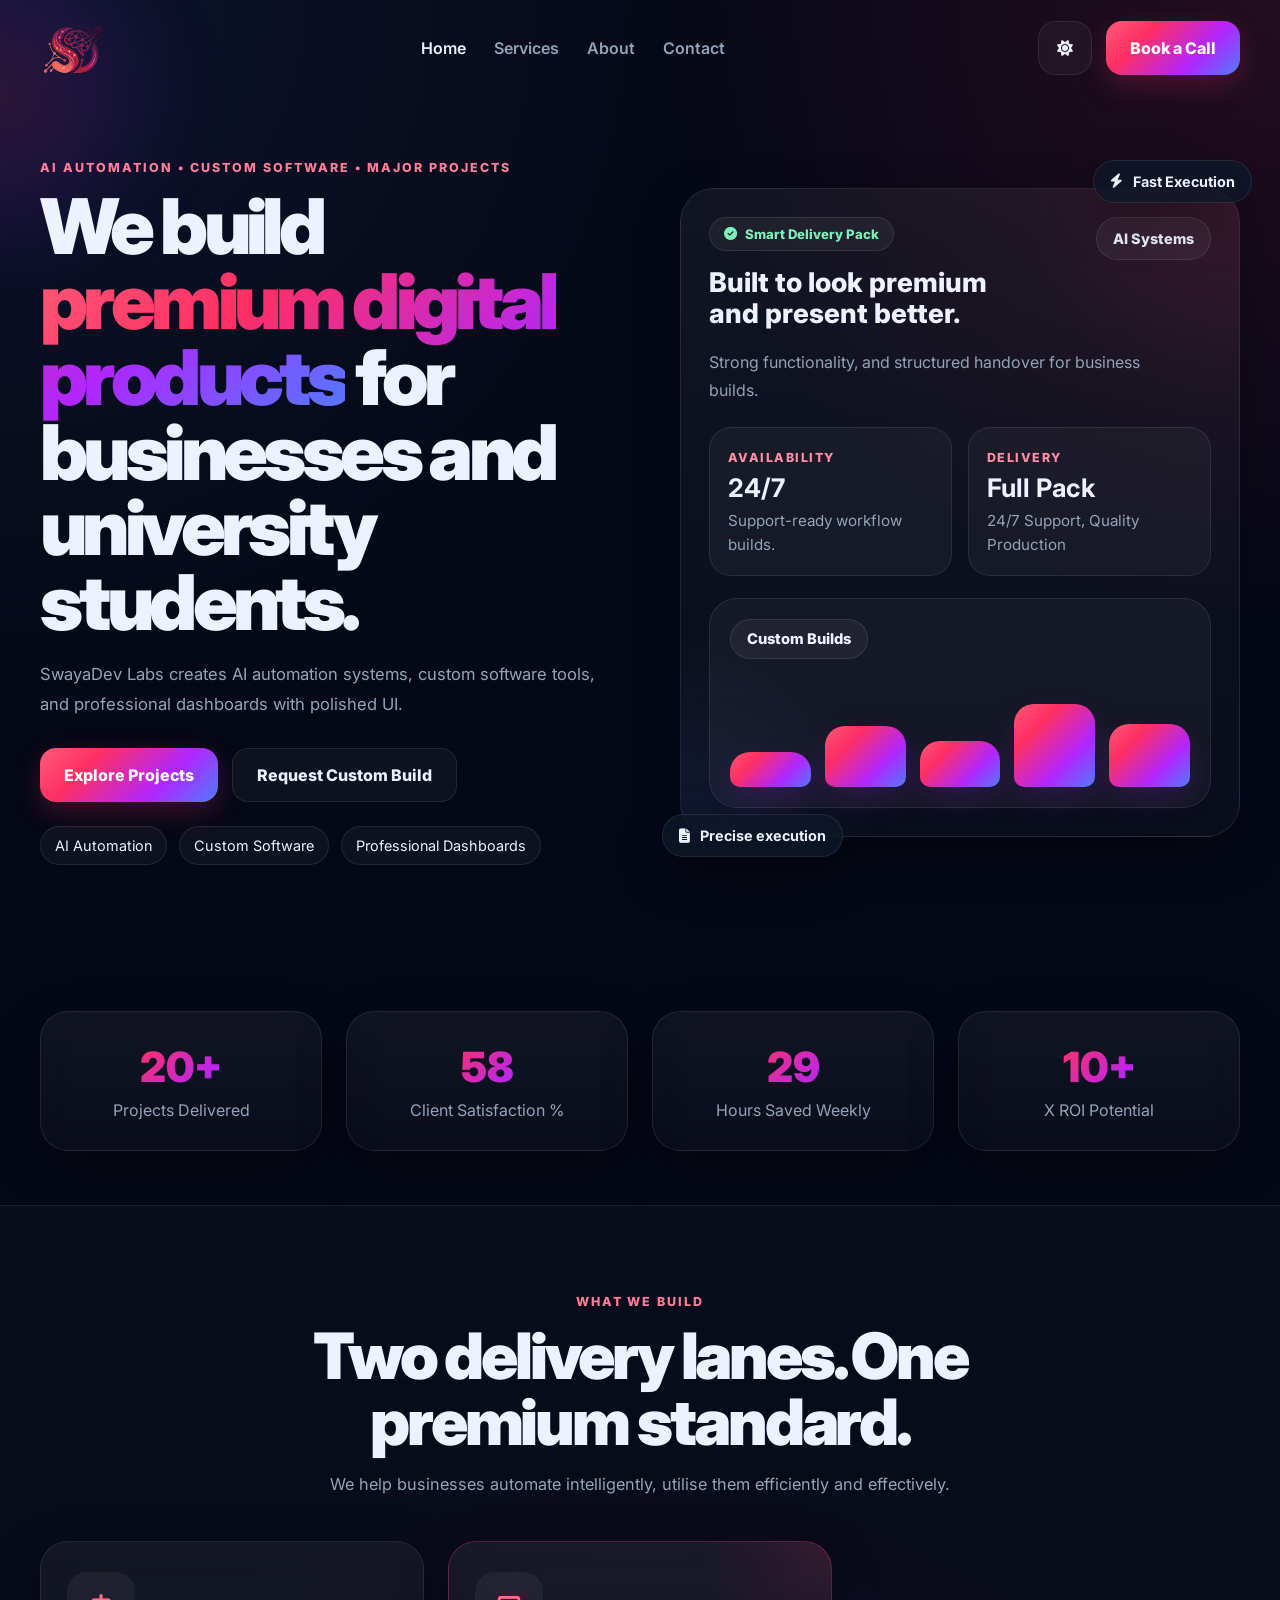
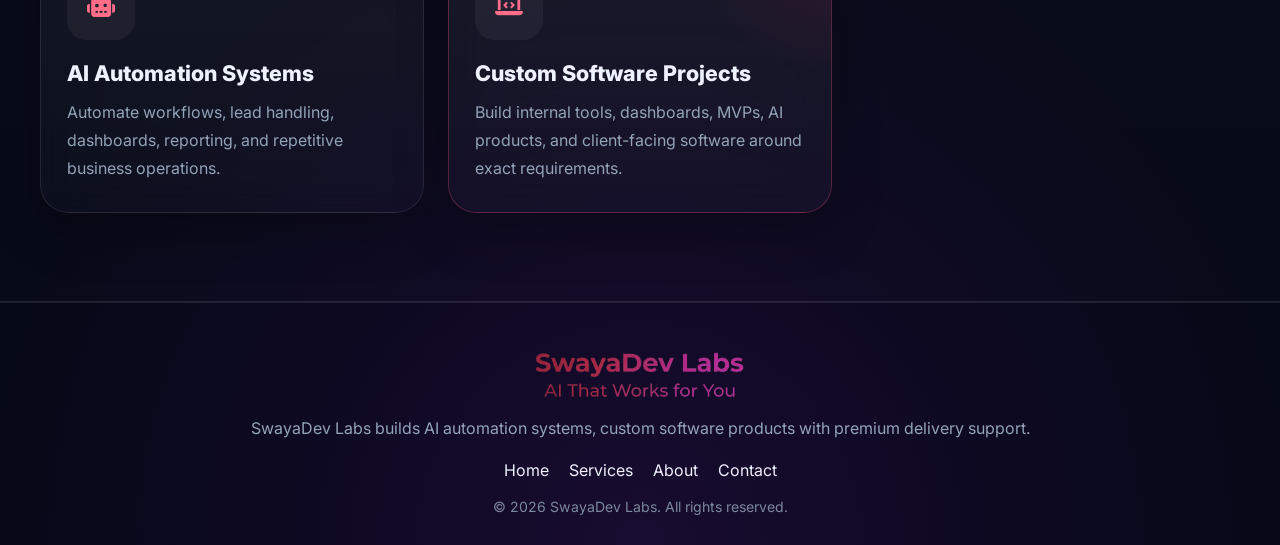
==== commit bb08d9fb: "Update index.html" ====
--- a/index.html
+++ b/index.html
@@ -67,7 +67,7 @@
           </div>
 
           <p class="showcase-text">
-            Clean UI, project-ready delivery, strong functionality, and structured handover for business builds.
+            Strong functionality, and structured handover for business builds.
           </p>
 
           <div class="showcase-stats">
@@ -175,4 +175,4 @@
 
   <script src="script.js"></script>
 </body>
-</html>+</html>
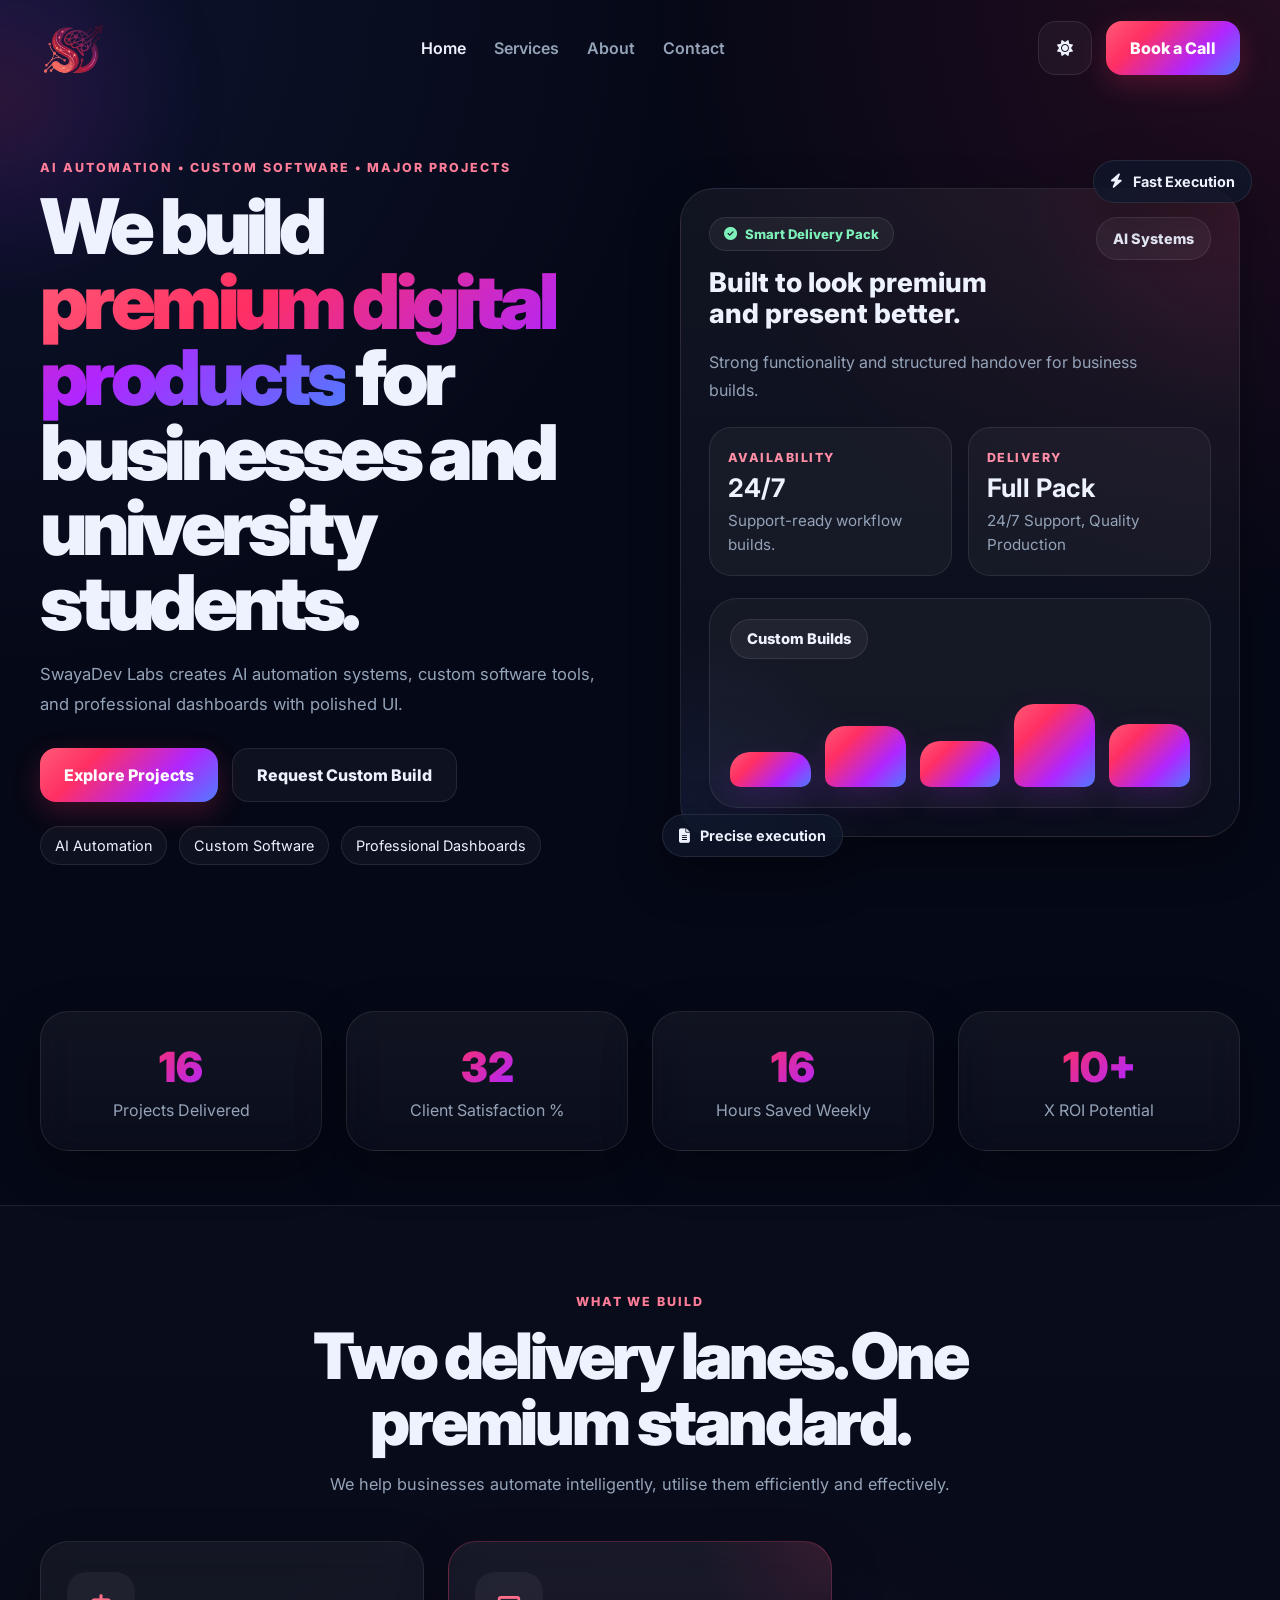
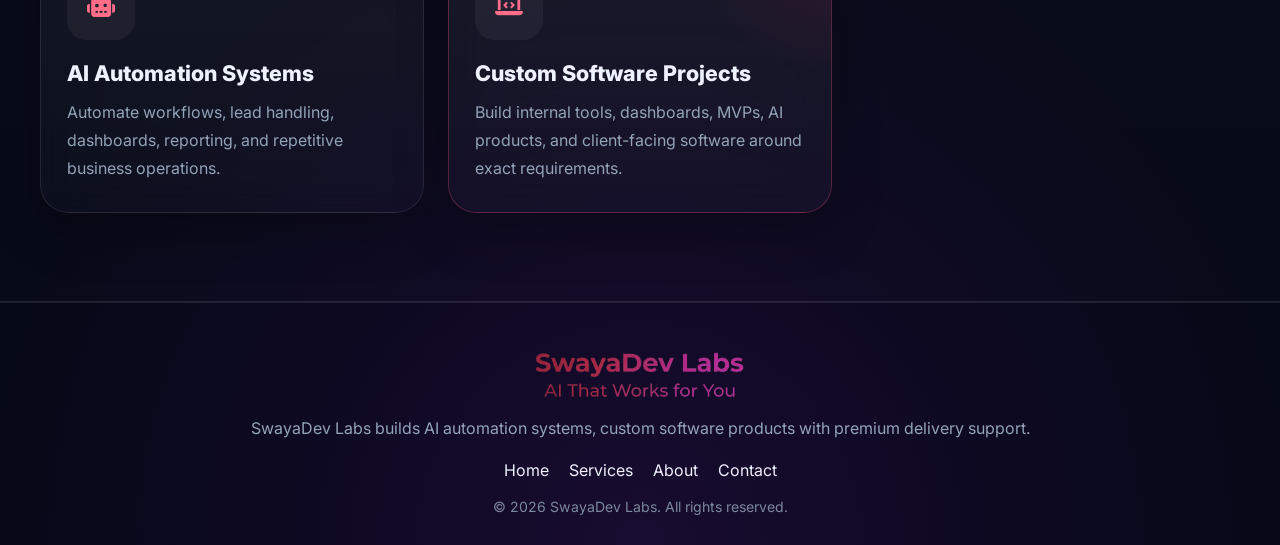
==== commit 957e8e5c: "Fix HTML encoding issues in index.html" ====
--- a/index.html
+++ b/index.html
@@ -67,7 +67,7 @@
           </div>
 
           <p class="showcase-text">
-            Strong functionality, and structured handover for business builds.
+            Strong functionality and structured handover for business builds.
           </p>
 
           <div class="showcase-stats">
